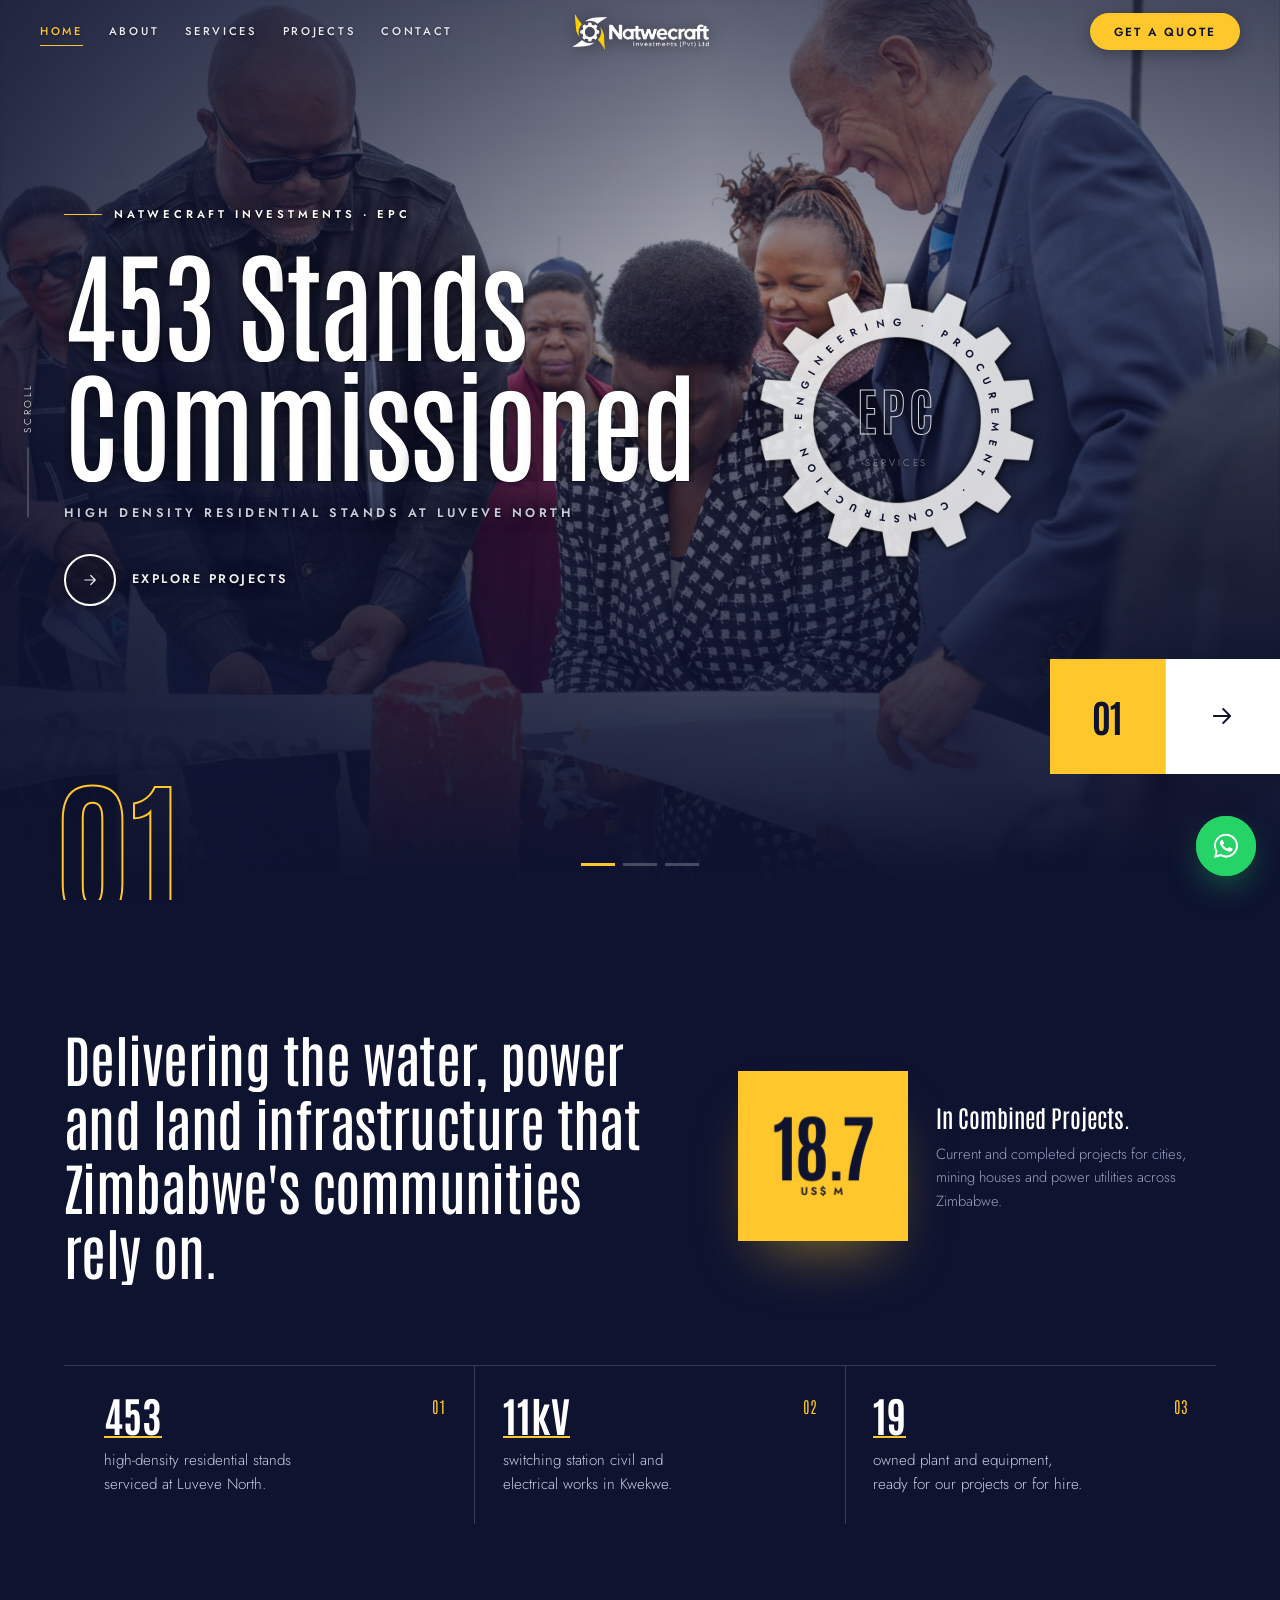
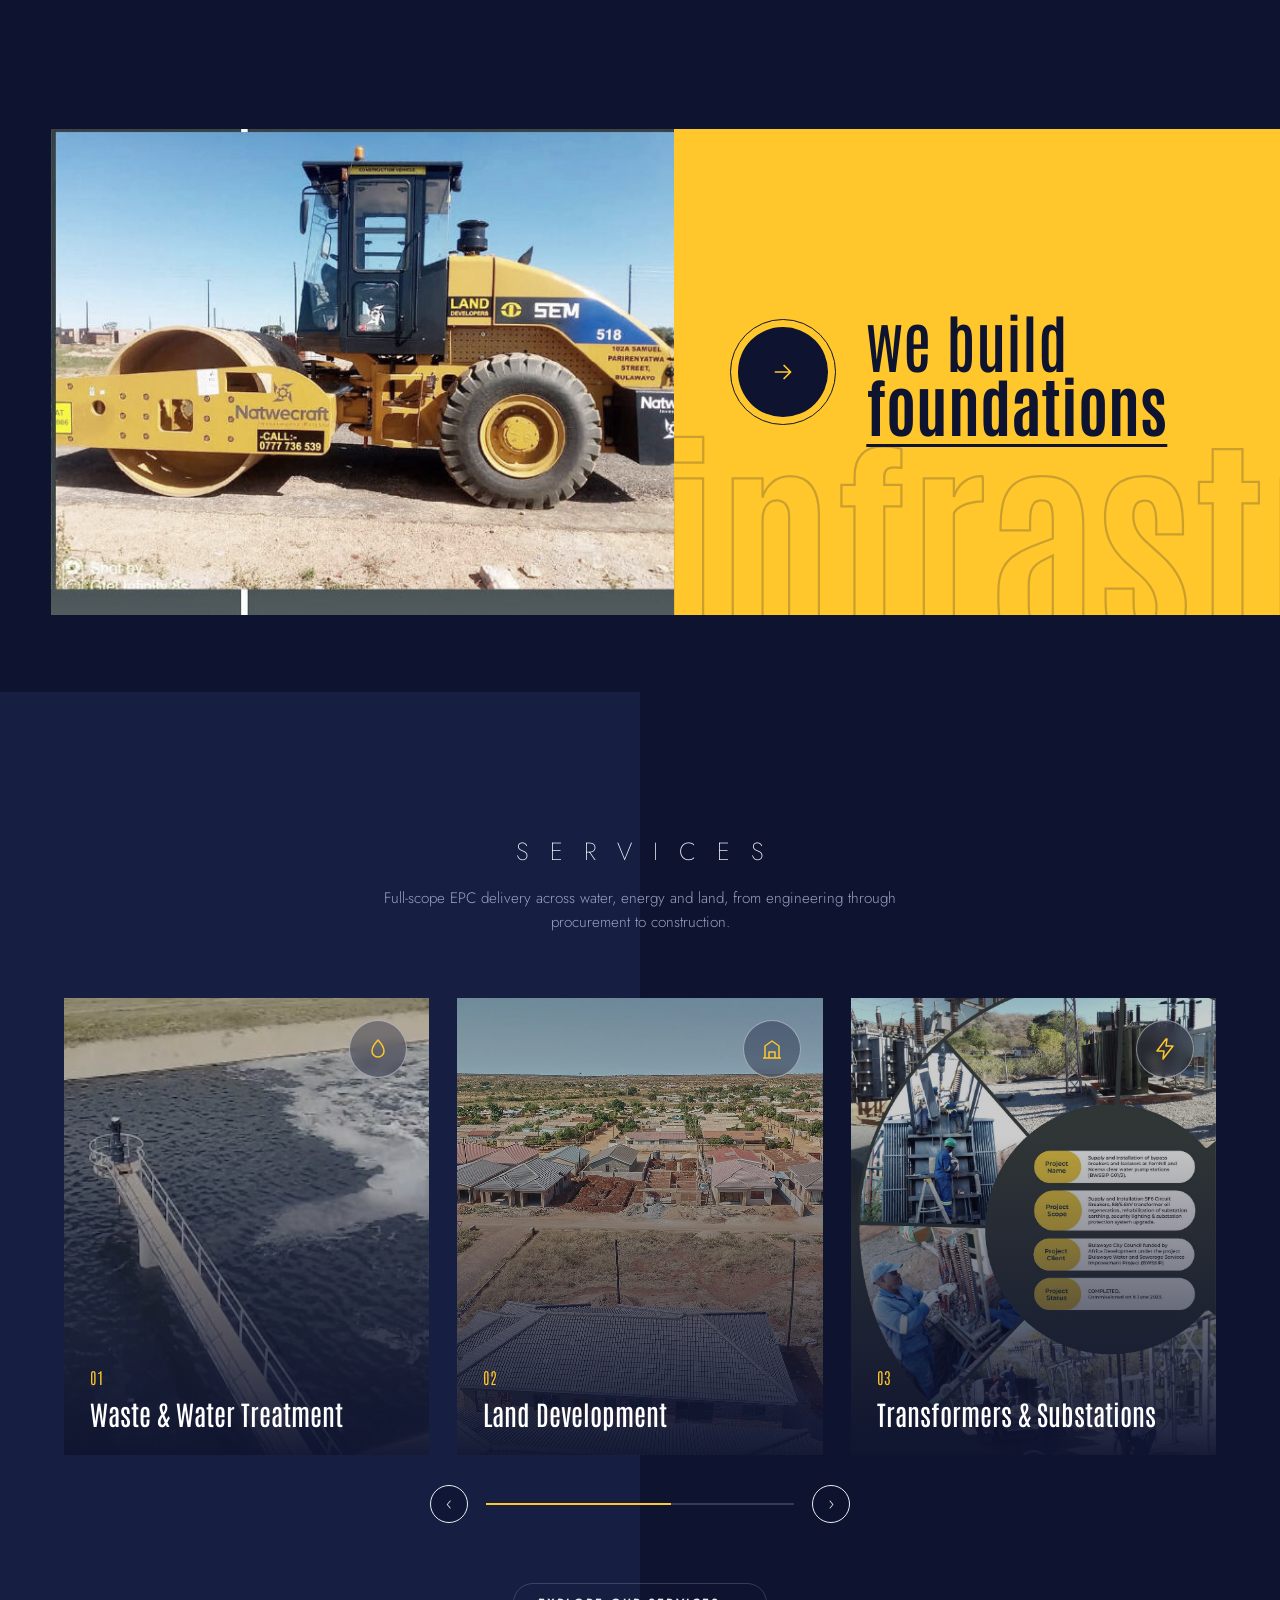
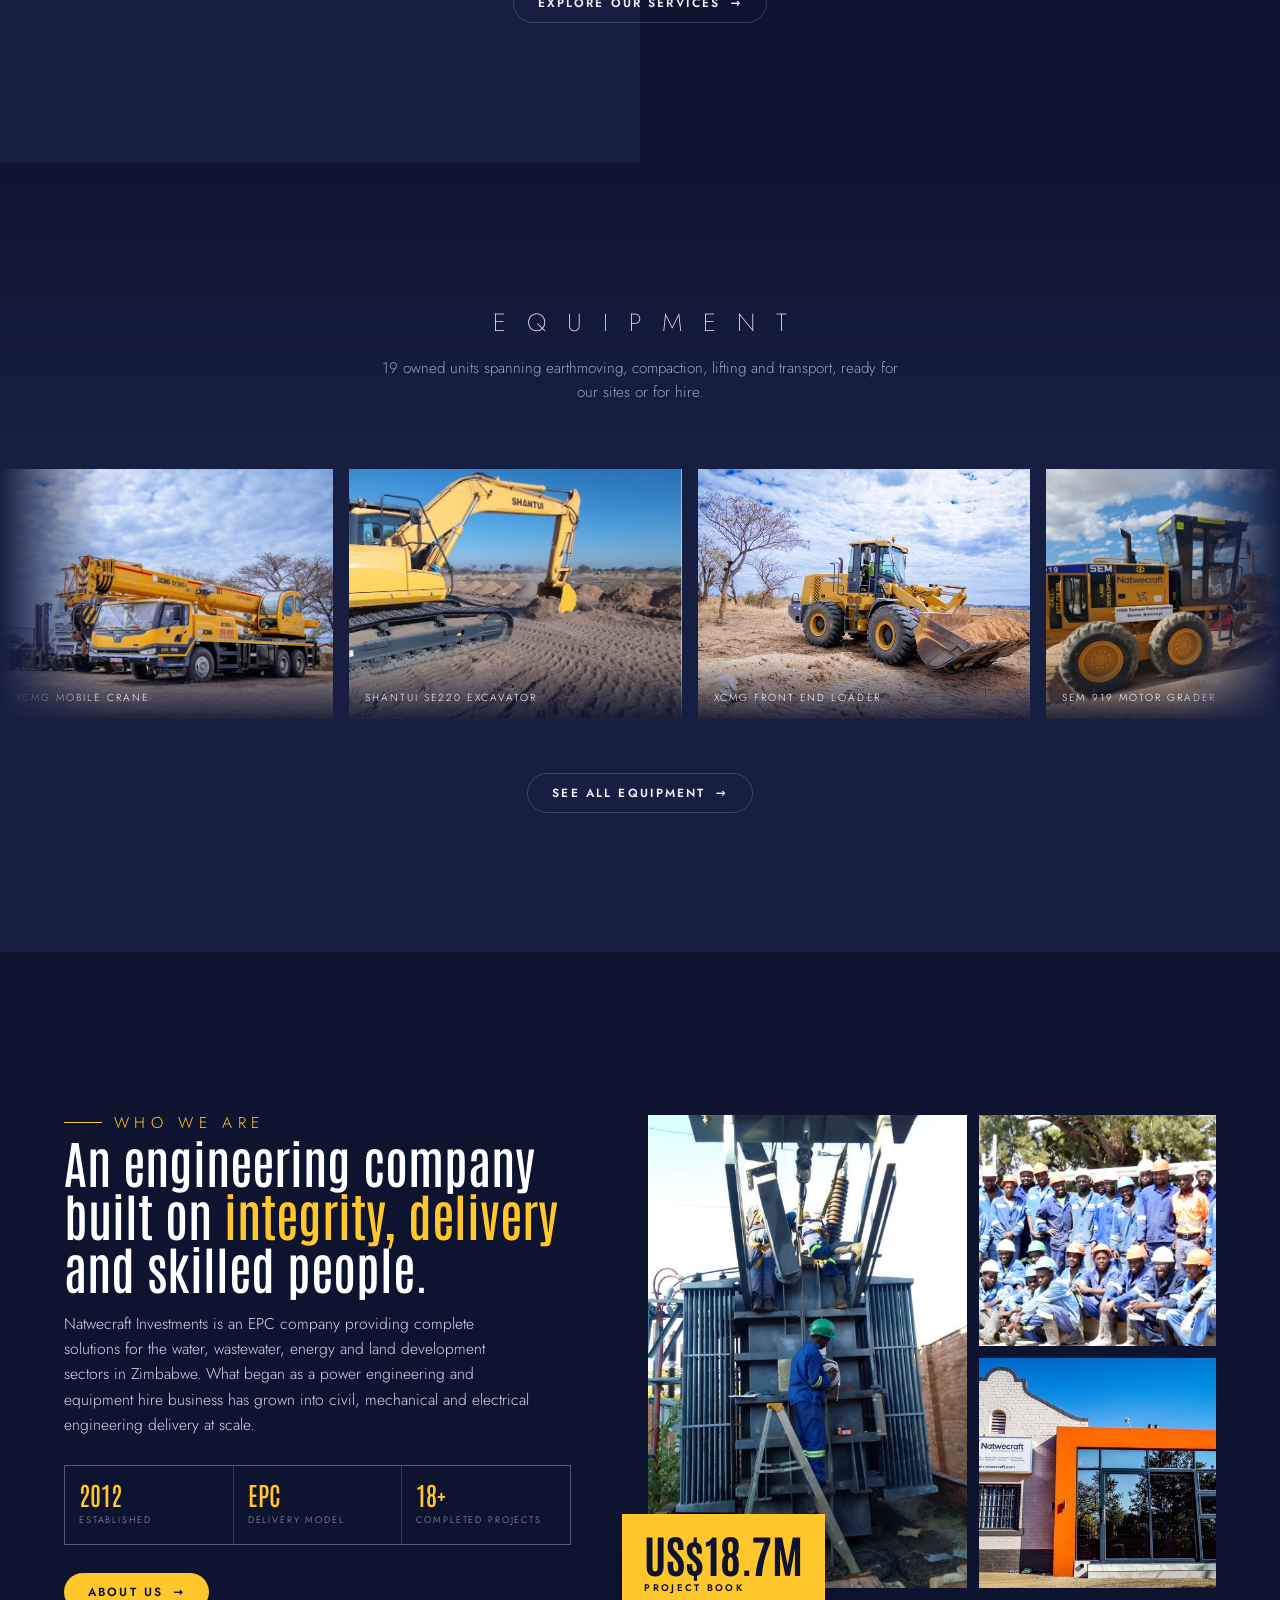
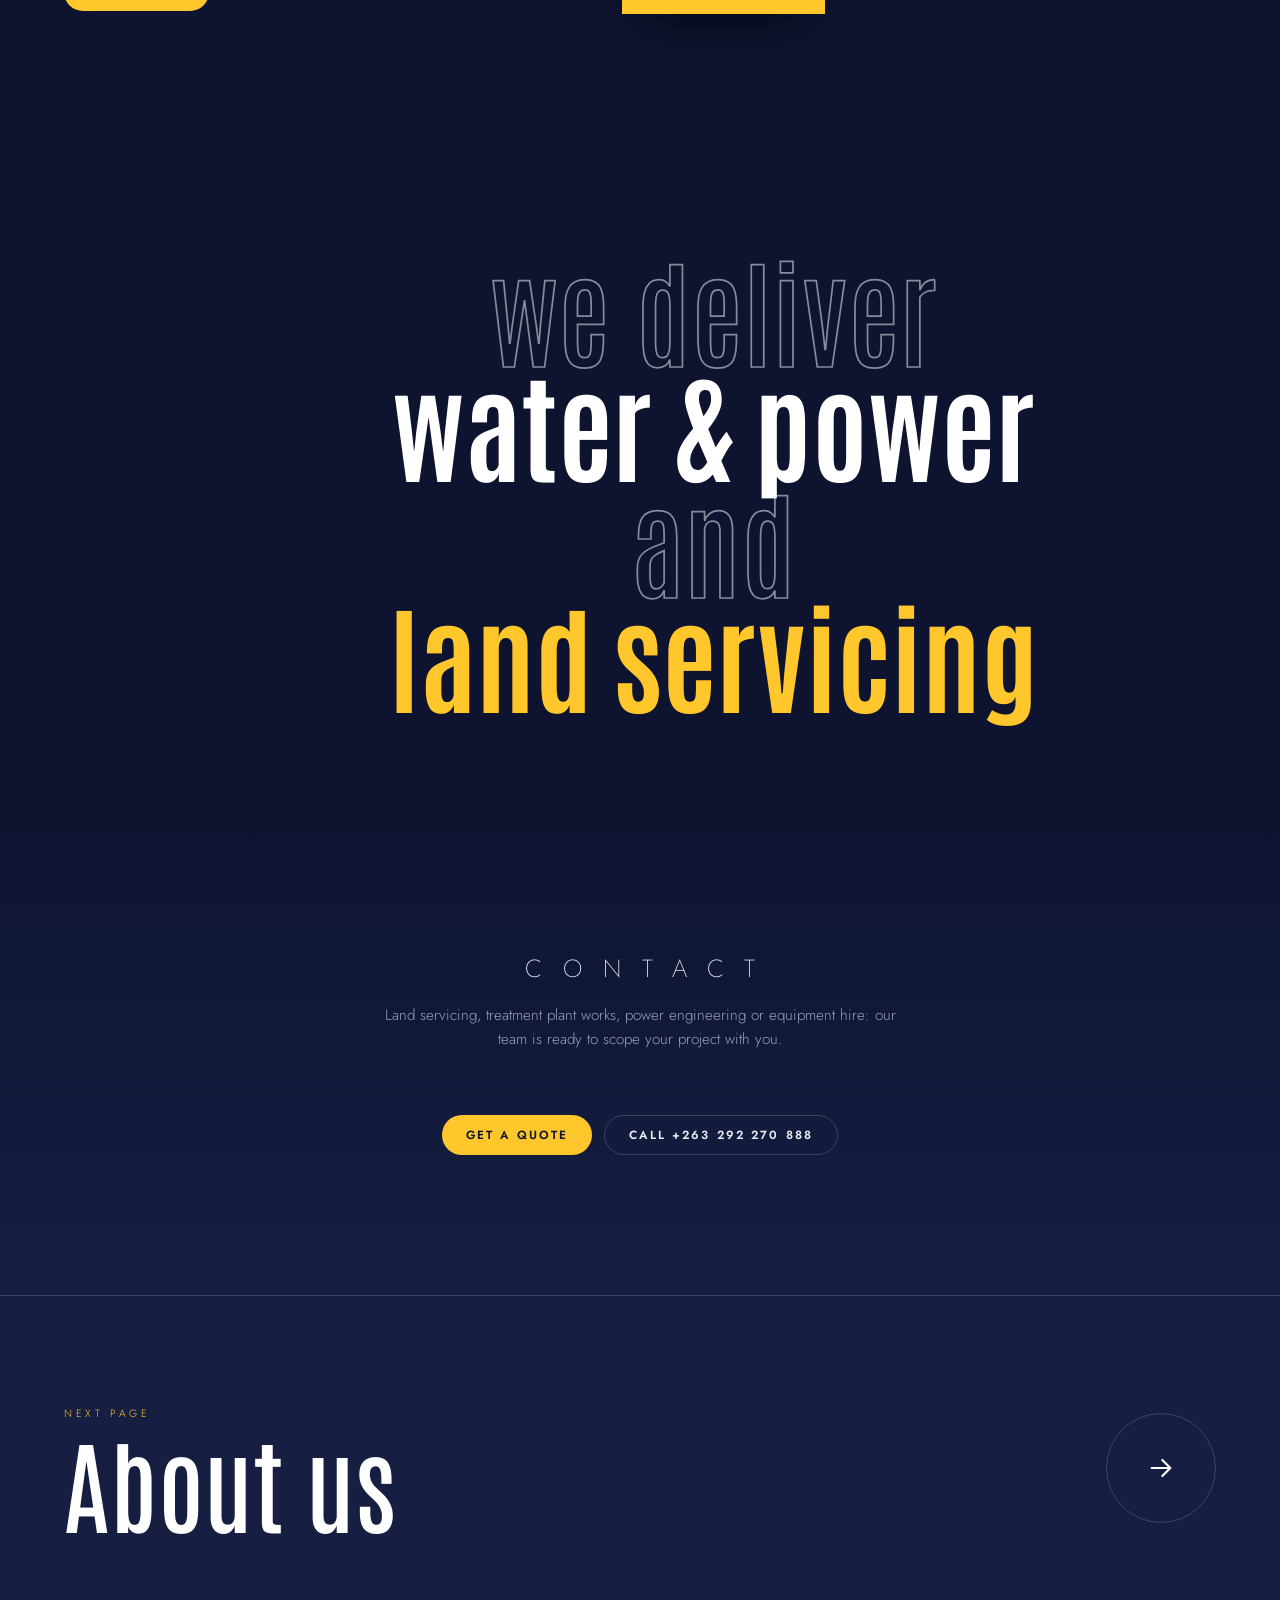
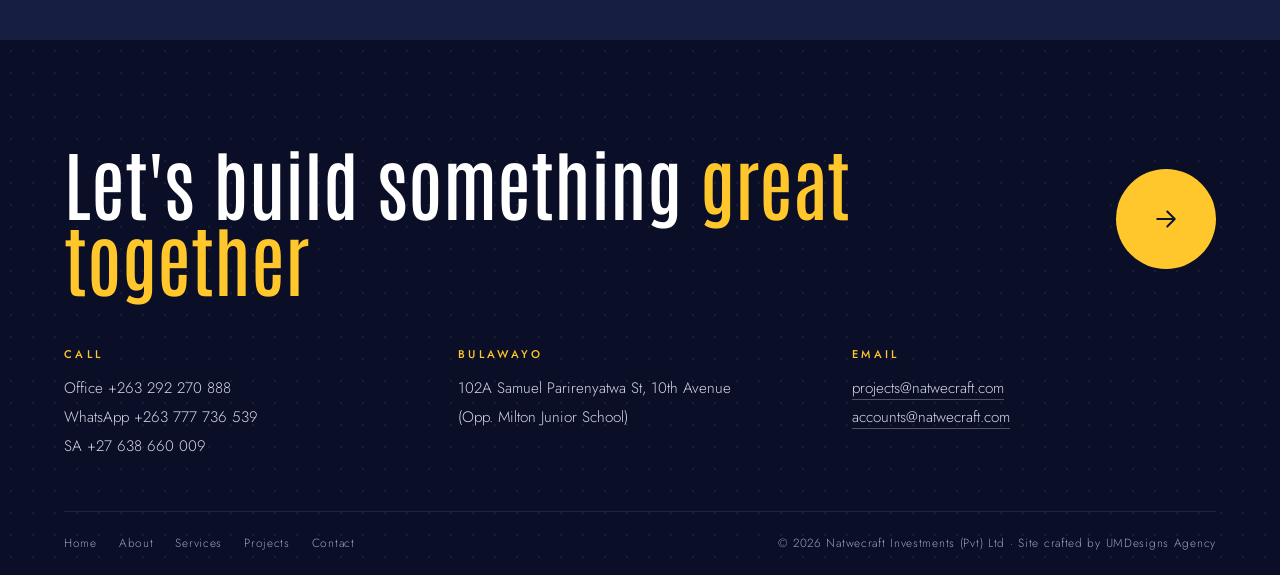
==== index.html @ 26a692b7 "Add files via upload" ====
<!DOCTYPE html>
<html lang="en">
<head>
<script>document.documentElement.classList.add("js")</script>
<meta charset="UTF-8">
<meta name="viewport" content="width=device-width, initial-scale=1.0, viewport-fit=cover">
<title>Natwecraft Investments (Pvt) Ltd | Land Development, Civil &amp; Power Engineering — Bulawayo, Zimbabwe</title>
<meta name="description" content="Natwecraft Investments (Pvt) Ltd is an EPC company delivering water &amp; wastewater treatment, land development, transformer &amp; substation engineering, and earthmoving equipment hire across Zimbabwe.">
<meta name="theme-color" content="#0E1330">
<link rel="icon" type="image/png" href="nc3.png">
<link rel="preconnect" href="https://fonts.googleapis.com">
<link rel="preconnect" href="https://fonts.gstatic.com" crossorigin>
<link href="https://fonts.googleapis.com/css2?family=Antonio:wght@400;500;700&family=Jost:wght@200;300;400;500;600&display=swap" rel="stylesheet">
<link rel="preload" as="image" href="images/wheel.png">
<link rel="stylesheet" href="assets/site.css">
</head>
<body>

<!-- page loader: shown on load and every time a visitor moves to another page -->
<div class="loader" id="loader" aria-hidden="true"><div class="loader-in"><img src="images/wheel.png" alt="" width="132" height="132"></div></div>

<!-- ============ TOP BAR ============ -->
<header id="nav">
  <div class="nav-left">
    <button class="burger" id="burgerBtn" aria-label="Open menu" aria-expanded="false"><span></span><span></span><span></span></button>
    <nav class="toplinks" aria-label="Main"><a href="index.html" aria-current="page">HOME</a><a href="about.html">ABOUT</a><a href="services.html">SERVICES</a><a href="projects.html">PROJECTS</a><a href="contact.html">CONTACT</a></nav>
  </div>
  <a href="index.html" class="brand"><img src="logo.png" alt="Natwecraft Investments"></a>
  <a href="contact.html" class="pill">GET A QUOTE</a>
</header>

<nav class="menu" id="mobileMenu" aria-label="Main menu">
  <button class="close" id="mobileCloseBtn" aria-label="Close menu">&times;</button>
  <a href="index.html" aria-current="page"><span class="mn">01</span>Home</a><a href="about.html"><span class="mn">02</span>About</a><a href="services.html"><span class="mn">03</span>Services</a><a href="projects.html"><span class="mn">04</span>Projects</a><a href="contact.html"><span class="mn">05</span>Contact</a>
  <a class="phone" href="tel:+263777736539">+263 777 736 539</a>
</nav>

<main>
<!-- ============ HERO ============ -->
<section id="hero">
  <div class="slides" id="heroSlides">
    <div class="hs on" data-title="453 Stands|Commissioned" data-tag="High density residential stands at Luveve North"><div class="bg" style="background-image:url('images/x01.jpg'); background-position:center 30%"></div></div>
    <div class="hs" data-title="Our|people" data-tag="Skilled crews on every site"><div class="bg" style="background-image:url('images/x02.jpg'); background-position:center 35%"></div></div>
    <div class="hs" data-title="Plant and|equipment hire" data-tag="Cranes · excavators · loaders · tippers"><div class="bg" style="background-image:url('images/x03.jpg'); background-position:center 45%"></div></div>
  </div>
  <div class="scrim"></div>

  <div class="hero-inner">
    <p class="eyebrow"><span></span>NATWECRAFT INVESTMENTS · EPC</p>
    <h1 class="hero-title" id="heroTitle" aria-live="polite">453 Stands<br>Commissioned</h1>
    <p class="hero-tag" id="heroTag">High density residential stands at Luveve North</p>
    <a class="explore" href="projects.html"><span class="ic"><svg viewBox="0 0 24 24" width="18" height="18" fill="none" stroke="currentColor" stroke-width="1.6" stroke-linecap="round" stroke-linejoin="round"><path d="M5 12h14M13 6l6 6-6 6"/></svg></span>EXPLORE PROJECTS</a>
  </div>

  <div class="emblem" aria-hidden="true">
    <svg viewBox="0 0 400 400">
      <defs><path id="ring" d="M200,200 m-135,0 a135,135 0 1,1 270,0 a135,135 0 1,1 -270,0"/></defs>
      <!-- gear wheel replaces the old circle borders; the text rides on its band -->
      <g class="spin">
        <image class="gear" href="images/x04.png" x="0" y="0" width="400" height="400"/>
        <text font-size="15" font-weight="600" fill="#0E1330" font-family="Jost, sans-serif" textLength="840" lengthAdjust="spacing"><textPath href="#ring">ENGINEERING · PROCUREMENT · CONSTRUCTION · </textPath></text>
      </g>
    </svg>
    <div class="emblem-core"><b>EPC</b><span class="svc-lbl">SERVICES</span></div>
  </div>

  <div class="hero-num" id="heroNum" aria-hidden="true">01</div>
  <button class="hero-next" id="heroNext" aria-label="Next slide"><span class="tile" id="heroNextNum">01</span><span class="box"><svg viewBox="0 0 24 24" width="18" height="18" fill="none" stroke="currentColor" stroke-width="1.6" stroke-linecap="round" stroke-linejoin="round"><path d="M5 12h14M13 6l6 6-6 6"/></svg></span></button>
  <div class="hero-dots" id="heroDots" role="tablist" aria-label="Hero slides"></div>
  <div class="hero-foot"><a class="scroll" href="#intro">SCROLL TO EXPLORE</a></div>
</section>


<!-- ============ INTRO ============ -->
<section id="intro" class="intro">
  <div class="intro-grid">
    <h2 class="statement" data-split>Delivering the water, power and land infrastructure that Zimbabwe's communities rely on.</h2>
    <div class="since">
      <div class="tilt" data-tilt><div class="tilt-in"><span>18.7</span><small>US$ M</small></div></div>
      <div>
        <b>In Combined Projects.</b>
        <p>Current and completed projects for cities, mining houses and power utilities across Zimbabwe.</p>
      </div>
    </div>
  </div>
  <ol class="points">
    <li><p><b>453</b> high-density residential stands serviced at Luveve North.</p><span>01</span></li>
    <li><p><b>11kV</b> switching station civil and electrical works in Kwekwe.</p><span>02</span></li>
    <li><p><b>19</b> owned plant and equipment, ready for our projects or for hire.</p><span>03</span></li>
  </ol>
</section>


<!-- ============ PARALLAX BAND ============ -->
<section class="parband" aria-label="What we build">
  <div class="pb-strip" data-px="-0.12">
    <div class="pb-img" style="background-image:url('images/x10.jpg')"></div>
    <div class="pb-panel">
      <a class="pb-btn" href="services.html" aria-label="See our services"><svg viewBox="0 0 24 24" width="18" height="18" fill="none" stroke="currentColor" stroke-width="1.6" stroke-linecap="round" stroke-linejoin="round"><path d="M5 12h14M13 6l6 6-6 6"/></svg></a>
      <h2>we build <span>foundations</span></h2>
      <div class="pb-giant" data-scale aria-hidden="true">infrastructure</div>
    </div>
  </div>
</section>


<!-- ============ 01 SERVICES ============ -->
<section class="block split-bg">
  <div class="num" aria-hidden="true">01</div>
  <h2 class="title">SERVICES</h2>
  <p class="kicker">Full-scope EPC delivery across water, energy and land, from engineering through procurement to construction.</p>
  <div class="fcar" data-fcar>
    <div class="ftrack">
      <article class="fcard">
        <div class="fimg"><img src="images/x11.jpg" alt="Aerated wastewater treatment basin" draggable="false"></div>
        <div class="fic"><svg viewBox="0 0 24 24" fill="none" stroke="currentColor" stroke-width="1.5" stroke-linejoin="round"><path d="M12 3s6 6.5 6 11a6 6 0 01-12 0c0-4.5 6-11 6-11z"/></svg></div>
        <div class="fbody"><span class="fno">01</span><h3>Waste &amp; Water Treatment</h3><p>Building and rehabilitating treatment plants, pump stations and reticulation networks for municipal clients.</p></div>
      </article>
      <article class="fcard">
        <div class="fimg"><img src="images/x12.jpg" alt="Aerial view of a serviced residential neighbourhood" draggable="false"></div>
        <div class="fic"><svg viewBox="0 0 24 24" fill="none" stroke="currentColor" stroke-width="1.5" stroke-linejoin="round"><path d="M3 21h18M5 21V9l7-5 7 5v12M9 21v-6h6v6"/></svg></div>
        <div class="fbody"><span class="fno">02</span><h3>Land Development</h3><p>Construction of Sewer, water, tarred roads, public lighting and electricity distribution poles.</p></div>
      </article>
      <article class="fcard">
        <div class="fimg"><img src="images/x13.jpg" alt="" draggable="false"></div>
        <div class="fic"><svg viewBox="0 0 24 24" fill="none" stroke="currentColor" stroke-width="1.5" stroke-linejoin="round"><path d="M13 2L4 14h7l-1 8 10-13h-7l1-7z"/></svg></div>
        <div class="fbody"><span class="fno">03</span><h3>Transformers &amp; Substations</h3><p>Installation, rigging, oil filtration, commissioning, breaker and isolator installation, earthing and protection upgrades.</p></div>
      </article>
      <article class="fcard">
        <div class="fimg"><img src="images/x14.jpg" alt="" draggable="false"></div>
        <div class="fic"><svg viewBox="0 0 24 24" fill="none" stroke="currentColor" stroke-width="1.5" stroke-linejoin="round"><path d="M2 20h20M4 20V10l4-2 4 2 4-2 4 2v10"/></svg></div>
        <div class="fbody"><span class="fno">04</span><h3>Equipment Hire</h3><p>Graders, excavators, backhoes, front-end loaders and TLBs for mines, contractors and government.</p></div>
      </article>
      <article class="fcard">
        <div class="fimg"><img src="images/x15.jpg" alt="" draggable="false"></div>
        <div class="fic"><svg viewBox="0 0 24 24" fill="none" stroke="currentColor" stroke-width="1.5" stroke-linejoin="round"><path d="M3 17l4-8 4 5 3-4 7 7"/><circle cx="18" cy="6" r="2"/></svg></div>
        <div class="fbody"><span class="fno">05</span><h3>Lifting &amp; Transport</h3><p>Mobile cranes, forklifts, tippers and water bowsers for mining, industrial and construction work.</p></div>
      </article>
    </div>
    <div class="fnav">
      <button class="arrow prev" aria-label="Previous service">&lsaquo;</button>
      <div class="fbar"><span></span></div>
      <button class="arrow next" aria-label="Next service">&rsaquo;</button>
    </div>
  </div>

  <div class="more"><a class="pill ghost" href="services.html">EXPLORE OUR SERVICES <span class="ar">&rarr;</span></a></div>
</section>

<!-- ============ 02 EQUIPMENT ============ -->
<section class="block band">
  <div class="num" aria-hidden="true">02</div>
  <h2 class="title">EQUIPMENT</h2>
  <p class="kicker">19 owned units spanning earthmoving, compaction, lifting and transport, ready for our sites or for hire.</p>
  <div class="marquee"><div class="mtrack"><figure><img src="images/t/fleet-crane.jpg" alt="XCMG mobile crane" loading="lazy"><figcaption>XCMG mobile crane</figcaption></figure><figure><img src="images/t/fleet-excavator.jpg" alt="Shantui SE220 excavator" loading="lazy"><figcaption>Shantui SE220 excavator</figcaption></figure><figure><img src="images/t/fleet-loader.jpg" alt="XCMG front end loader" loading="lazy"><figcaption>XCMG front end loader</figcaption></figure><figure><img src="images/t/fleet-grader.jpg" alt="SEM 919 motor grader" loading="lazy"><figcaption>SEM 919 motor grader</figcaption></figure><figure><img src="images/t/fleet-tipper.jpg" alt="Shacman tipper truck" loading="lazy"><figcaption>Shacman tipper truck</figcaption></figure><figure><img src="images/t/fleet-roller.jpg" alt="SEM 518 roller compactor" loading="lazy"><figcaption>SEM 518 roller compactor</figcaption></figure><figure><img src="images/t/fleet-backhoe.jpg" alt="CAT 426 backhoe loader" loading="lazy"><figcaption>CAT 426 backhoe loader</figcaption></figure><figure><img src="images/t/fleet-bowser.jpg" alt="Powerstar water bowser" loading="lazy"><figcaption>Powerstar water bowser</figcaption></figure><figure><img src="images/t/fleet-forklift.jpg" alt="Hyster forklift" loading="lazy"><figcaption>Hyster forklift</figcaption></figure><figure><img src="images/t/fleet-isuzu.jpg" alt="Isuzu 4-tonne truck" loading="lazy"><figcaption>Isuzu 4-tonne truck</figcaption></figure><figure><img aria-hidden="true" src="images/t/fleet-crane.jpg" alt="XCMG mobile crane" loading="lazy"><figcaption>XCMG mobile crane</figcaption></figure><figure><img aria-hidden="true" src="images/t/fleet-excavator.jpg" alt="Shantui SE220 excavator" loading="lazy"><figcaption>Shantui SE220 excavator</figcaption></figure><figure><img aria-hidden="true" src="images/t/fleet-loader.jpg" alt="XCMG front end loader" loading="lazy"><figcaption>XCMG front end loader</figcaption></figure><figure><img aria-hidden="true" src="images/t/fleet-grader.jpg" alt="SEM 919 motor grader" loading="lazy"><figcaption>SEM 919 motor grader</figcaption></figure><figure><img aria-hidden="true" src="images/t/fleet-tipper.jpg" alt="Shacman tipper truck" loading="lazy"><figcaption>Shacman tipper truck</figcaption></figure><figure><img aria-hidden="true" src="images/t/fleet-roller.jpg" alt="SEM 518 roller compactor" loading="lazy"><figcaption>SEM 518 roller compactor</figcaption></figure><figure><img aria-hidden="true" src="images/t/fleet-backhoe.jpg" alt="CAT 426 backhoe loader" loading="lazy"><figcaption>CAT 426 backhoe loader</figcaption></figure><figure><img aria-hidden="true" src="images/t/fleet-bowser.jpg" alt="Powerstar water bowser" loading="lazy"><figcaption>Powerstar water bowser</figcaption></figure><figure><img aria-hidden="true" src="images/t/fleet-forklift.jpg" alt="Hyster forklift" loading="lazy"><figcaption>Hyster forklift</figcaption></figure><figure><img aria-hidden="true" src="images/t/fleet-isuzu.jpg" alt="Isuzu 4-tonne truck" loading="lazy"><figcaption>Isuzu 4-tonne truck</figcaption></figure></div></div>
  <div class="more"><a class="pill ghost" href="services.html#fleet">SEE ALL EQUIPMENT <span class="ar">&rarr;</span></a></div>
</section>

<!-- ============ 03 ABOUT ============ -->
<section class="block">
  <div class="num" aria-hidden="true">03</div>
  <div class="ssplit">
    <div class="scopy">
      <p class="eyebrow"><span></span>WHO WE ARE</p>
      <h3>An engineering company built on <span>integrity, delivery</span> and skilled people.</h3>
      <p>Natwecraft Investments is an EPC company providing complete solutions for the water, wastewater, energy and land development sectors in Zimbabwe. What began as a power engineering and equipment hire business has grown into civil, mechanical and electrical engineering delivery at scale.</p>
      <div class="minis"><div><b>2012</b><span>Established</span></div><div><b>EPC</b><span>Delivery model</span></div><div><b>18+</b><span>Completed projects</span></div></div>
      <a class="pill" href="about.html">ABOUT US <span class="ar">&rarr;</span></a>
    </div>
    <div class="collage">
      <figure><img src="images/t/fern-transformer.jpg" alt="Natwecraft crew working on a power transformer" loading="lazy"></figure>
      <figure><img src="images/x09.jpg" alt="The Natwecraft project team on site" loading="lazy"></figure>
      <figure><img src="images/t/office-after-front.jpg" alt="Natwecraft office after renovation" loading="lazy"></figure>
      <div class="stamp"><b>US$18.7M</b><span>PROJECT BOOK</span></div>
    </div>
  </div>
</section>

<!-- ============ BIG TYPE ============ -->
<section class="bigtype" aria-label="Water, power and land">
  <div class="bt" data-bt>
    <span class="o">we deliver</span>
    <span>water &amp; power</span>
    <span class="o">and</span>
    <span class="y">land servicing</span>
  </div>
</section>


<!-- ============ 04 CONTACT ============ -->
<section class="block" style="text-align:center; background:linear-gradient(180deg,var(--night),var(--navy))">
  <div class="num" aria-hidden="true">04</div>
  <h2 class="title">CONTACT</h2>
  <p class="kicker">Land servicing, treatment plant works, power engineering or equipment hire: our team is ready to scope your project with you.</p>
  <div class="cta-row">
    <a class="pill" href="contact.html">GET A QUOTE</a>
    <a class="pill ghost" href="tel:+263292270888">CALL +263 292 270 888</a>
  </div>


</section>

<a class="nextpage" href="about.html">
  <div class="np-in"><div><small>NEXT PAGE</small><b>About us</b></div><span class="np-arr"><svg viewBox="0 0 24 24" width="18" height="18" fill="none" stroke="currentColor" stroke-width="1.6" stroke-linecap="round" stroke-linejoin="round"><path d="M5 12h14M13 6l6 6-6 6"/></svg></span></div>
</a>

</main>

<footer class="site-foot">
  <div class="ft-top">
    <h2>Let's build something <span>great together</span></h2>
    <a class="ft-cta" href="contact.html" aria-label="Start a project"><svg viewBox="0 0 24 24" width="18" height="18" fill="none" stroke="currentColor" stroke-width="1.6" stroke-linecap="round" stroke-linejoin="round"><path d="M5 12h14M13 6l6 6-6 6"/></svg></a>
  </div>
  <div class="ft-cols">
    <div>
      <h4>CALL</h4>
      <p><a href="tel:+263292270888">Office +263 292 270 888</a><br><a href="tel:+263777736539">WhatsApp +263 777 736 539</a><br><a href="tel:+27638660009">SA +27 638 660 009</a></p>
    </div>
    <div>
      <h4>BULAWAYO</h4>
      <p>102A Samuel Parirenyatwa St, 10th Avenue<br>(Opp. Milton Junior School)</p>
    </div>
    <div>
      <h4>EMAIL</h4>
      <p><a class="ul" href="mailto:projects@natwecraft.com">projects@natwecraft.com</a><br><a class="ul" href="mailto:accounts@natwecraft.com">accounts@natwecraft.com</a></p>
    </div>
  </div>
  <div class="ft-bot">
    <nav aria-label="Footer"><a href="index.html">Home</a><a href="about.html">About</a><a href="services.html">Services</a><a href="projects.html">Projects</a><a href="contact.html">Contact</a></nav>
    <span>&copy; <span class="year"></span> Natwecraft Investments (Pvt) Ltd · Site crafted by UMDesigns Agency</span>
  </div>
</footer>

<div class="sprog" aria-hidden="true"><span class="st">SCROLL</span><span class="sl"><i id="sprogFill"></i></span></div>
<div class="cur cur-dot" aria-hidden="true"></div><div class="cur cur-ring" aria-hidden="true"></div>

<dialog class="lb" id="lightbox">
  <button class="lb-close" aria-label="Close">&times;</button>
  <button class="lb-nav lb-prev" aria-label="Previous photo">&lsaquo;</button>
  <button class="lb-nav lb-next" aria-label="Next photo">&rsaquo;</button>
  <figure><img alt=""><p><span class="lb-count"></span><span class="lb-cap"></span></p></figure>
</dialog>

<a class="wa" href="https://wa.me/263777736539?text=Hello%20Natwecraft%2C%20I%27d%20like%20to%20enquire%20about%20" target="_blank" rel="noopener" aria-label="Chat with Natwecraft on WhatsApp, +263 777 736 539">
  <svg viewBox="0 0 32 32" aria-hidden="true"><path fill="#fff" d="M16 3C9 3 3.3 8.6 3.3 15.6c0 2.2.6 4.4 1.7 6.3L3.2 28.8l7.1-1.9c1.8 1 3.8 1.5 5.8 1.5 7 0 12.7-5.6 12.7-12.6C28.8 8.6 23 3 16 3zm0 23.1c-1.9 0-3.8-.5-5.4-1.5l-.4-.2-4.2 1.1 1.1-4.1-.3-.4c-1.1-1.7-1.6-3.6-1.6-5.5 0-5.8 4.8-10.5 10.7-10.5s10.7 4.7 10.7 10.5S21.9 26.1 16 26.1zm5.9-7.9c-.3-.2-1.9-.9-2.2-1s-.5-.2-.7.2-.8 1-1 1.2-.4.2-.7.1c-.3-.2-1.4-.5-2.6-1.6-1-.9-1.6-1.9-1.8-2.2-.2-.3 0-.5.1-.7l.5-.6c.2-.2.2-.3.3-.5.1-.2 0-.4 0-.6l-1-2.4c-.3-.6-.5-.5-.7-.5h-.6c-.2 0-.6.1-.9.4-.3.3-1.2 1.1-1.2 2.7s1.2 3.2 1.4 3.4c.2.2 2.4 3.6 5.7 5 .8.3 1.4.5 1.9.7.8.3 1.5.2 2.1.1.6-.1 1.9-.8 2.2-1.5.3-.7.3-1.4.2-1.5-.1-.2-.3-.3-.6-.4z"/></svg>
  <span class="lbl">CHAT ON WHATSAPP</span>
</a>

<script src="assets/site.js"></script>
</body>
</html>
---- assets/site.css ----
:root{
    --yellow:#FFC72C; --yellow-deep:#F0A500;
    --night:#0E1330; --navy:#161F42; --navy-2:#1B275B; --mist:#2A3563;
    --bone:#ECEDF3; --haze:#9AA0C0; --line:rgba(236,237,243,.18);
    --ink:#1A1D22; --paper:#F7F8FA; --white:#fff; --muted:#6B7280;
    --sans:"Jost","Futura","Avenir Next","Segoe UI",system-ui,sans-serif;
    --pad:clamp(16px,5vw,64px);
  }
  *{box-sizing:border-box}
  html{scroll-behavior:smooth; scroll-padding-top:70px; background:var(--night)}
  body{margin:0; font-family:var(--sans); font-weight:300; color:var(--bone); background:var(--night); line-height:1.6; overflow-x:hidden}
  a{color:inherit; text-decoration:none}
  img{max-width:100%; display:block}
  ul{margin:0; padding:0}
  :focus-visible{outline:2px solid var(--yellow); outline-offset:3px}
  .pill{display:inline-flex; align-items:center; justify-content:center; background:var(--yellow); color:var(--night); border:0; border-radius:999px;
    font:600 .74rem/1 var(--sans); letter-spacing:.18em; padding:13px 24px; cursor:pointer; white-space:nowrap; transition:background .2s}
  .pill:hover{background:var(--yellow-deep)}
  .pill.ghost{background:transparent; color:var(--bone); border:1px solid var(--line)}
  .pill.ghost:hover{border-color:var(--yellow); color:var(--yellow)}

  /* ===== TOP BAR ===== */
  #nav{position:fixed; inset:0 0 auto 0; z-index:1000; display:grid; grid-template-columns:1fr auto 1fr; align-items:center;
    height:64px; padding:0 clamp(16px,4vw,40px); background:rgba(14,19,48,.88); backdrop-filter:blur(8px); border-bottom:1px solid rgba(236,237,243,.07)}
  .burger{justify-self:start; background:none; border:0; padding:8px; cursor:pointer; color:var(--bone)}
  .burger span{display:block; height:1px; background:currentColor; margin:5px 0}
  .burger span:nth-child(1),.burger span:nth-child(3){width:24px} .burger span:nth-child(2){width:15px}
  .brand img{height:36px; width:auto}
  #nav .pill{justify-self:end}
  .menu{position:fixed; inset:0; z-index:1100; background:rgba(10,14,38,.97); display:flex; flex-direction:column; justify-content:center;
    padding:0 clamp(24px,10vw,140px); opacity:0; pointer-events:none; transition:opacity .3s}
  .menu.open{opacity:1; pointer-events:auto}
  .menu a{font-weight:200; font-size:clamp(1.8rem,5vw,3.2rem); letter-spacing:.06em; line-height:1.35; width:max-content}
  .menu a:hover{color:var(--yellow)}
  .menu .close{position:absolute; top:14px; left:clamp(16px,4vw,40px); background:none; border:0; color:var(--bone); font:200 2.2rem var(--sans); cursor:pointer}
  .menu .phone{margin-top:32px; font-size:.95rem; letter-spacing:.1em; color:var(--haze)}

  /* side nav */

  /* spine */
  main{position:relative}
  .spine{position:absolute; left:50%; top:80vh; bottom:260px; width:1px; background:var(--line); pointer-events:none; z-index:0}

  /* ===== HERO ===== */
  #hero{position:relative; min-height:100vh; min-height:100svh; display:grid; place-items:center; overflow:hidden; padding:64px var(--pad) 0}
  #hero .bg{position:absolute; inset:0; background-size:cover; background-position:center}
  #hero .scrim{position:absolute; inset:0; background:
    radial-gradient(ellipse at center, rgba(14,19,48,.55), rgba(14,19,48,.88) 70%),
    linear-gradient(180deg, rgba(14,19,48,.55), rgba(14,19,48,.2) 40%, var(--night) 98%)}
  .emblem{position:relative; z-index:2; width:min(80vw,460px); aspect-ratio:1; display:grid; place-items:center; text-align:center}
  .emblem svg{position:absolute; inset:0; width:100%; height:100%}
  .spin{transform-origin:50% 50%; animation:spin 120s linear infinite}
  .spin.rev{animation-direction:reverse; animation-duration:160s}
  @keyframes spin{to{transform:rotate(360deg)}}
  .emblem h1{margin:0; font-weight:500; font-size:clamp(2.1rem,7.4vw,3.5rem); line-height:1; letter-spacing:.14em; padding-left:.14em;
    color:transparent; -webkit-text-stroke:1px var(--bone)}
  .emblem .sub{font-size:clamp(.62rem,1.6vw,.76rem); letter-spacing:.34em; padding-left:.34em; margin-top:14px}
  .emblem .sub b{color:var(--yellow); font-weight:500}
  .hero-foot{position:absolute; z-index:2; bottom:32px; left:0; right:0; text-align:center}
  .hero-foot p{max-width:560px; margin:0 auto 18px; padding:0 var(--pad); font-size:.95rem; color:#C9CCE0}
  .hero-foot a.scroll{font-size:.66rem; letter-spacing:.3em; color:var(--haze)}

  /* ===== SECTION CHROME ===== */
  .block{position:relative; z-index:1; padding:clamp(90px,12vw,140px) var(--pad)}
  .num{position:absolute; left:clamp(16px,4vw,48px); top:clamp(64px,9vw,110px); font-weight:600; font-size:clamp(3.5rem,9vw,6.5rem); line-height:1; color:rgba(236,237,243,.045); pointer-events:none}
  .title{font-weight:200; font-size:clamp(1.05rem,2.5vw,1.55rem); letter-spacing:.85em; padding-left:.85em; text-align:center; margin:0 0 14px}
  .kicker{text-align:center; color:var(--haze); max-width:58ch; margin:0 auto clamp(40px,6vw,64px); font-size:.95rem}
  .band{background:linear-gradient(180deg,var(--night),var(--navy) 35%,var(--navy))}

  /* ===== REEL (projects + fleet) ===== */
  .reel{position:relative; height:clamp(230px,34vw,380px); margin:0 calc(-1*var(--pad)); overflow:hidden}
  .reel::before{content:""; position:absolute; left:0; right:0; top:50%; height:62%; transform:translateY(-50%); background:rgba(0,0,0,.18)}
  .slide{--w:min(580px,76vw); position:absolute; top:50%; left:50%; width:var(--w); aspect-ratio:16/10; margin:0;
    transform:translate(-50%,-50%) scale(.6); opacity:0; transition:transform .5s ease, opacity .5s ease, filter .5s; pointer-events:none}
  .slide img{width:100%; height:100%; object-fit:cover}
  .slide.c{opacity:1; z-index:3; transform:translate(-50%,-50%); padding:10px; background:var(--night); border:1px solid var(--line); pointer-events:auto}
  .slide.l1,.slide.r1,.slide.l2,.slide.r2{opacity:.5; filter:grayscale(1); z-index:2; pointer-events:auto; cursor:pointer}
  .slide.l1{transform:translate(-50%,-50%) translateX(-80%) scale(.6)}
  .slide.r1{transform:translate(-50%,-50%) translateX(80%) scale(.6)}
  .slide.l2{transform:translate(-50%,-50%) translateX(-140%) scale(.6); opacity:.3}
  .slide.r2{transform:translate(-50%,-50%) translateX(140%) scale(.6); opacity:.3}
  .expand{position:absolute; inset:0; margin:auto; width:60px; height:60px; border-radius:50%; border:1px solid var(--bone); background:rgba(14,19,48,.4); color:var(--bone);
    display:none; place-items:center; cursor:pointer}
  .slide.c .expand{display:grid}
  .expand:hover{background:var(--yellow); border-color:var(--yellow); color:var(--night)}
  .arrow{position:absolute; top:50%; transform:translateY(-50%); z-index:5; width:38px; height:38px; border-radius:50%; border:1px solid var(--bone);
    background:rgba(14,19,48,.6); color:var(--bone); cursor:pointer; font:300 1.1rem/1 var(--sans)}
  .arrow:hover{border-color:var(--yellow); color:var(--yellow)}
  .reel .arrow.prev{left:calc(50% - min(290px,38vw) - 19px)}
  .reel .arrow.next{right:calc(50% - min(290px,38vw) - 19px)}
  .caption{text-align:center; font-size:.72rem; letter-spacing:.22em; color:var(--haze); margin:20px auto 0; max-width:60ch; min-height:2.4em; text-transform:uppercase}

  /* ===== PROJECT TABLES ===== */
  .record{max-width:1080px; margin:clamp(60px,8vw,90px) auto 0}
  .tabs{display:flex; justify-content:center; gap:10px; flex-wrap:wrap; margin-bottom:24px}
  .tab{background:none; border:1px solid var(--line); color:var(--haze); border-radius:999px; padding:10px 20px; font:400 .72rem var(--sans); letter-spacing:.2em; cursor:pointer}
  .tab.active{border-color:var(--yellow); color:var(--yellow)}
  .panel{display:none} .panel.active{display:block}
  .table-wrap{overflow-x:auto; border:1px solid var(--line)}
  table{width:100%; border-collapse:collapse; min-width:720px; font-size:.88rem}
  thead th{text-align:left; padding:14px 16px; font-weight:400; font-size:.66rem; letter-spacing:.2em; text-transform:uppercase; color:var(--haze); border-bottom:1px solid var(--line); white-space:nowrap}
  tbody td{padding:14px 16px; border-bottom:1px solid rgba(236,237,243,.07); vertical-align:top; color:#D5D8E8}
  tbody tr:last-child td{border-bottom:0}
  td.money{color:var(--bone); font-weight:500; white-space:nowrap}
  .total{display:flex; justify-content:flex-end; gap:14px; align-items:baseline; padding:16px 4px 0; font-size:.72rem; letter-spacing:.2em; color:var(--haze)}
  .total b{font-weight:400; font-size:1.15rem; letter-spacing:.04em; color:var(--yellow)}

  /* ===== ABOUT (synopsis layout) ===== */
  .syn{display:grid; grid-template-columns:1fr auto 1fr; gap:clamp(24px,4vw,60px); align-items:center; max-width:1160px; margin:0 auto}
  .facts{display:grid; grid-template-columns:auto auto; gap:10px 18px; justify-content:end; margin:0; font-size:.8rem}
  .facts dt{color:var(--haze); text-align:right; letter-spacing:.14em; font-size:.66rem; text-transform:uppercase; padding-top:3px}
  .facts dd{margin:0; max-width:22ch}
  .orb{position:relative; width:min(76vw,420px); aspect-ratio:1; display:grid; place-items:center}
  .orb svg{position:absolute; inset:0; width:100%; height:100%}
  .orb img{width:74%; aspect-ratio:1; object-fit:cover; border-radius:50%; filter:saturate(.85)}
  .orb .badge{position:absolute; bottom:8%; right:4%; width:92px; height:92px; border-radius:50%; background:var(--yellow); color:var(--night);
    display:grid; place-content:center; text-align:center; line-height:1.1}
  .orb .badge b{font-size:1.35rem; font-weight:600} .orb .badge span{font-size:.54rem; letter-spacing:.16em}
  .story{max-width:40ch; font-size:.93rem}
  .story p{margin:0 0 1em; color:#D5D8E8}
  .vmo{max-width:1000px; margin:clamp(50px,7vw,80px) auto 0; display:grid; grid-template-columns:repeat(3,1fr); gap:1px; background:var(--line); border:1px solid var(--line)}
  .vmo div{background:var(--night); padding:26px 24px}
  .vmo h3{margin:0 0 8px; font-weight:400; font-size:.72rem; letter-spacing:.3em; color:var(--yellow)}
  .vmo p{margin:0; font-size:.88rem; color:#C9CCE0}

  /* ===== CIRCLE ROWS (services, clients, team) ===== */
  .split-bg{background:linear-gradient(90deg,var(--navy) 0 50%,var(--night) 50%)}
  .circles{position:relative; max-width:900px; margin:0 auto; padding:0 56px}
  .track{overflow:hidden}
  .row{display:flex; transition:transform .45s ease}
  .item{flex:0 0 33.333%; text-align:center; padding:0 12px}
  .ring{width:min(140px,30vw); aspect-ratio:1; margin:0 auto 20px; border-radius:50%; border:1px solid var(--line); padding:11px}
  .ring > div{width:100%; height:100%; border-radius:50%; display:grid; place-items:center; background:var(--mist)}
  .ring svg{width:38%; height:38%; stroke:var(--yellow); fill:none}
  .item h3{margin:0; font-weight:400; font-size:.8rem; letter-spacing:.18em; text-transform:uppercase}
  .item p{margin:8px auto 0; font-size:.84rem; color:var(--haze); max-width:30ch}
  .circles .arrow.prev{left:0} .circles .arrow.next{right:0}
  .circles .arrow{top:min(70px,15vw); transform:translateY(-50%)}

  /* water row inside services */
  .water{margin-top:clamp(80px,10vw,120px)}
  .water ul{list-style:none; display:grid; gap:10px; justify-items:end; text-align:right; font-size:.86rem}
  .water li{max-width:28ch; color:#D5D8E8}
  .water li::after{content:""; display:inline-block; width:14px; height:1px; background:var(--yellow); margin-left:10px; vertical-align:middle}
  .water h3{font-weight:400; font-size:.72rem; letter-spacing:.3em; color:var(--yellow); margin:0 0 12px}
  .showcase{max-width:1000px; margin:clamp(60px,8vw,90px) auto 0; border:1px solid var(--line); padding:10px}

  /* fleet */
  details.fleet{max-width:1000px; margin:40px auto 0}
  details.fleet summary{list-style:none; text-align:center; cursor:pointer; margin-bottom:22px}
  details.fleet summary::-webkit-details-marker{display:none}
  details.fleet[open] summary .pill span::before{content:"HIDE"} details.fleet:not([open]) summary .pill span::before{content:"VIEW"}
  .note{text-align:center; color:var(--haze); font-size:.85rem; margin-top:16px}

  /* clients */
  .sectors{display:grid; grid-template-columns:repeat(3,1fr); gap:clamp(20px,4vw,48px); max-width:1000px; margin:0 auto clamp(50px,7vw,80px); text-align:center}
  .sectors h3{font-weight:400; font-size:.72rem; letter-spacing:.3em; color:var(--yellow); margin:0 0 10px}
  .sectors p{margin:0; font-size:.88rem; color:#C9CCE0}
  .logos{display:grid; grid-template-columns:repeat(4,1fr); gap:28px 12px; max-width:860px; margin:0 auto}
  .logos .ring{width:min(130px,34vw); margin-bottom:0}
  .logos .ring > div{background:var(--bone); padding:20%}
  .logos .ring > div{overflow:hidden} .logos img{width:100%; height:100%; object-fit:contain}

  /* team */
  .team .item{flex-basis:50%}
  .team .ring > div{font-weight:300; font-size:clamp(1.4rem,4vw,2rem); letter-spacing:.1em; color:var(--yellow)}
  .team .item p{max-width:44ch; text-align:left; margin-top:14px}
  .team .role{display:block; margin-top:4px; font-size:.66rem; letter-spacing:.24em; color:var(--haze)}
  .moments{display:grid; grid-template-columns:1fr; gap:16px; max-width:520px; margin:clamp(60px,8vw,90px) auto 0}
  .moments figure{margin:0; border:1px solid var(--line); padding:8px}
  .moments img{width:100%; height:100%; object-fit:cover}
  .moments figcaption{font-size:.66rem; letter-spacing:.2em; color:var(--haze); padding:10px 4px 2px; text-transform:uppercase}

  /* ===== CONTACT (tickets layout) ===== */
  #contact{text-align:center; padding-bottom:0; background:linear-gradient(180deg,var(--night),var(--navy))}
  .counters{display:flex; justify-content:center; flex-wrap:wrap; gap:clamp(8px,2vw,14px); margin-bottom:40px}
  .cell{width:clamp(140px,20vw,190px); aspect-ratio:1.1; border:1px solid var(--line); display:flex; flex-direction:column; justify-content:center; padding:10px}
  .cell b{font-weight:200; font-size:clamp(1.4rem,3vw,2rem); line-height:1; white-space:nowrap}
  .cell span{font-size:.58rem; letter-spacing:.2em; color:var(--haze); margin-top:12px; text-transform:uppercase; line-height:1.5}
  .cta-row{display:flex; justify-content:center; gap:12px; flex-wrap:wrap}
  .contact-grid{display:grid; grid-template-columns:1fr 1.2fr; gap:clamp(24px,4vw,48px); max-width:1100px; margin:clamp(60px,8vw,90px) auto 0; text-align:left}
  .contact-list{display:grid; gap:24px; align-content:start}
  .contact-list h3{margin:0 0 6px; font-weight:400; font-size:.7rem; letter-spacing:.3em; color:var(--yellow)}
  .contact-list p{margin:0; font-size:.92rem; color:#D5D8E8}
  .contact-list a:hover{color:var(--yellow)}
  .map-wrap{border:1px solid var(--line); padding:8px; min-height:380px}
  .map-wrap iframe{width:100%; height:100%; min-height:362px; border:0; display:block; filter:grayscale(.6) invert(.9) hue-rotate(180deg)}
  .ground{display:block; width:calc(100% + 2*var(--pad)); max-width:none; height:auto; margin:60px calc(-1*var(--pad)) 0}

  

  /* lightbox */
  dialog.lb{border:0; padding:0; background:transparent; max-width:min(1100px,94vw)}
  dialog.lb::backdrop{background:rgba(6,9,26,.92)}
  dialog.lb img{max-height:84vh; width:auto; margin:0 auto}
  dialog.lb p{text-align:center; color:var(--bone); font-size:.75rem; letter-spacing:.2em; margin:12px 0 0; text-transform:uppercase}
  dialog.lb button{position:fixed; top:14px; right:20px; background:none; border:0; color:var(--bone); font:200 2.2rem var(--sans); cursor:pointer}

  @media (max-width:900px){
    .spine{display:none}
    .syn{grid-template-columns:1fr; justify-items:center; text-align:center}
    .facts{justify-content:center}
    .story{text-align:left}
    .water ul{justify-items:start; text-align:left}
    .water li::after{display:none}
    .vmo,.sectors,.contact-grid{grid-template-columns:1fr}
    .item{flex-basis:100%}
    .team .item{flex-basis:100%}
    .split-bg{background:var(--navy)}
    .logos{grid-template-columns:repeat(2,1fr)}
    .moments{grid-template-columns:1fr}
    .slide.l1,.slide.r1,.slide.l2,.slide.r2{opacity:0; pointer-events:none}
    .reel .arrow.prev{left:8px} .reel .arrow.next{right:8px}
    #nav .pill{padding:11px 14px; letter-spacing:.1em}
  }
  @media (max-width:520px){ .brand img{height:30px} }
  @media (prefers-reduced-motion:reduce){ *{animation:none !important; transition:none !important} html{scroll-behavior:auto} }

  
  /* ===== SCROLL REVEAL ===== */
  .js .rv{opacity:0; transform:translateY(34px); transition:opacity .9s cubic-bezier(.2,.65,.3,1), transform .9s cubic-bezier(.2,.65,.3,1); transition-delay:var(--d,0s); will-change:opacity,transform}
  .js .rv.fade{transform:none}
  .js .rv.zoom{transform:scale(.94)}
  .js .rv.left{transform:translateX(-40px)}
  .js .rv.right{transform:translateX(40px)}
  .js .rv.in{opacity:1; transform:none}
  .js .title.rv{letter-spacing:1.4em}
  .js .title.rv.in{letter-spacing:.85em; transition-property:opacity,transform,letter-spacing; transition-duration:1.2s}
  .js .num.rv{transform:translateX(-30px)}
  .js .num.rv.in{transform:none}
  .js .spine{transform:scaleY(0); transform-origin:top; transition:transform 2.4s ease .6s}
  .js .spine.in{transform:scaleY(1)}
  .js #hero .emblem{opacity:0; transform:scale(.9); transition:opacity 1.4s ease .2s, transform 1.6s cubic-bezier(.2,.65,.3,1) .2s}
  .js #hero .hero-foot{opacity:0; transform:translateY(20px); transition:opacity 1s ease 1s, transform 1s ease 1s}
  .js.loaded #hero .emblem,.js.loaded #hero .hero-foot{opacity:1; transform:none}

  /* ===== WHATSAPP BUTTON ===== */
  .wa{position:fixed; right:24px; bottom:calc(24px + env(safe-area-inset-bottom,0px)); z-index:1400; display:flex; align-items:center; gap:0;
    background:#25D366; color:#fff; border-radius:999px; padding:0; height:60px; min-width:60px; justify-content:center;
    box-shadow:0 14px 34px -10px rgba(37,211,102,.55); transition:transform .25s ease, padding .3s ease}
  .wa svg{width:30px; height:30px; flex:none; display:block}
  .wa .lbl{max-width:0; overflow:hidden; white-space:nowrap; font:500 .78rem var(--sans); letter-spacing:.14em; transition:max-width .35s ease, margin .35s ease}
  .wa:hover,.wa:focus-visible{transform:translateY(-3px); padding:0 22px 0 16px}
  .wa:hover .lbl,.wa:focus-visible .lbl{max-width:200px; margin-left:10px}
  .wa::before{content:""; position:absolute; inset:0; border-radius:inherit; border:2px solid #25D366; animation:waPulse 2.6s ease-out infinite}
  @keyframes waPulse{0%{opacity:.7; transform:scale(1)} 100%{opacity:0; transform:scale(1.45)}}
  .js .wa{opacity:0; transform:translateY(20px) scale(.8); transition:opacity .6s ease 1.6s, transform .6s ease 1.6s, padding .3s ease}
  .js.loaded .wa{opacity:1; transform:none}
  .js.loaded .wa:hover{transform:translateY(-3px)}
  @media (max-width:480px){ .wa{right:16px; bottom:calc(16px + env(safe-area-inset-bottom,0px)); height:56px; min-width:56px} }
  @media (prefers-reduced-motion:reduce){ .js .rv,.js .spine,.js #hero .emblem,.js #hero .hero-foot,.js .wa{opacity:1 !important; transform:none !important} }

  /* ================= FUSION: Crafto-style layer ================= */
  :root{ --display:"Antonio","Oswald","Arial Narrow",sans-serif; --stroke:rgba(255,199,44,.55) }

  /* section numbers become outlined condensed numerals that wipe in */
  .num{font-family:var(--display); font-weight:700; color:transparent; -webkit-text-stroke:1px var(--stroke); font-size:clamp(4rem,11vw,8.5rem); letter-spacing:0}
  .js .num.rv{transform:none; clip-path:inset(0 97% 0 0); transition:clip-path 1.2s cubic-bezier(.65,0,.35,1), opacity .4s}
  .js .num.rv.in{clip-path:inset(0 0 0 0)}

  /* ---------- HERO SLIDER ---------- */
  #hero{display:block; place-items:initial; padding:0}
  #hero .slides{position:absolute; inset:-6% 0 0; will-change:translate}
  .hs{position:absolute; inset:0; opacity:0; transition:opacity 1.2s ease}
  .hs .bg{filter:blur(24px); transform:translateY(6%) scale(1.08); transition:filter 1.6s ease, transform 2.4s cubic-bezier(.2,.65,.3,1)}
  .hs.on{opacity:1; z-index:1}
  .hs.on .bg{filter:none; transform:none}
  #hero .scrim{z-index:2; background:linear-gradient(90deg, rgba(14,19,48,.85) 0%, rgba(14,19,48,.35) 55%, rgba(14,19,48,.55) 100%), linear-gradient(180deg, rgba(14,19,48,.5), transparent 30%, var(--night) 98%)}
  /* legibility on bright photos without tinting them */
  .hero-title,.hero-tag,.eyebrow,.explore{text-shadow:0 2px 18px rgba(0,0,0,.55), 0 1px 3px rgba(0,0,0,.45)}
  .explore .ic{background:rgba(0,0,0,.18); box-shadow:0 2px 14px rgba(0,0,0,.35)}
  .hero-num{filter:drop-shadow(0 2px 10px rgba(0,0,0,.5))}
  #hero .emblem{filter:drop-shadow(0 2px 10px rgba(0,0,0,.6))}
  .hero-inner{position:relative; z-index:3; min-height:100vh; min-height:100svh; display:flex; flex-direction:column; justify-content:center; padding:110px var(--pad) clamp(170px,22vh,240px); max-width:820px}
  .eyebrow{display:flex; align-items:center; gap:12px; margin:0 0 18px; font-size:.7rem; letter-spacing:.34em; color:var(--yellow)}
  .eyebrow span{width:38px; height:1px; background:var(--yellow)}
  .hero-title{margin:0; font-family:var(--display); font-weight:500; font-size:clamp(3.4rem,9.5vw,8.6rem); line-height:.95; letter-spacing:-.02em; text-transform:none; color:#fff}
  .hero-title .w{display:inline-block; overflow:hidden; vertical-align:top; white-space:nowrap; padding-bottom:.04em}
  .hero-title .ch{display:inline-block; transform:translateY(105%); transition:transform .9s cubic-bezier(.2,.75,.25,1); transition-delay:calc(var(--i) * 35ms)}
  .hero-title.show .ch{transform:none}
  .hero-tag{margin:22px 0 30px; font-size:.78rem; letter-spacing:.28em; text-transform:uppercase; color:#C9CCE0; min-height:1.4em; transition:opacity .5s}
  .explore{display:inline-flex; align-items:center; gap:16px; width:max-content; font-size:.78rem; font-weight:500; letter-spacing:.2em}
  .explore .ic{width:52px; height:52px; border-radius:50%; border:2px solid #fff; display:grid; place-items:center; transition:background .3s, border-color .3s, color .3s, transform .3s}
  .explore:hover .ic{background:var(--yellow); border-color:var(--yellow); color:var(--night); transform:translateX(6px)}

  #hero .emblem{position:absolute; z-index:3; right:clamp(200px,19vw,310px); top:50%; width:min(26vw,280px); margin-top:-170px}
  .js #hero .emblem{transform:scale(.9)} .js.loaded #hero .emblem{transform:none}
  .emblem .gear{opacity:.92}
  .emblem-core{text-align:center; display:grid; gap:6px}
  .emblem-core b{font-family:var(--display); font-size:clamp(2.4rem,4vw,3.4rem); font-weight:700; letter-spacing:.08em; color:transparent; -webkit-text-stroke:1px var(--bone)}
  .emblem-core span{font-size:.6rem; letter-spacing:.3em; color:var(--haze)}
  .emblem text{animation:none}

  .hero-num{position:absolute; z-index:3; left:calc(var(--pad) - .06em); bottom:-.12em; font-family:var(--display); font-weight:700; font-size:clamp(6rem,12vw,10.5rem); line-height:1; color:transparent; -webkit-text-stroke:2px var(--yellow); pointer-events:none; clip-path:inset(0 0 0 0); transition:clip-path .9s cubic-bezier(.65,0,.35,1)}
  .hero-num.out{clip-path:inset(0 0 0 100%)}
  .hero-next{position:absolute; z-index:4; right:0; bottom:clamp(100px,14vh,140px); display:flex; border:0; padding:0; background:none; cursor:pointer}
  .hero-next .tile{width:clamp(76px,9vw,116px); aspect-ratio:1; display:grid; place-items:center; background:var(--yellow); color:var(--night); font:700 clamp(1.8rem,3vw,2.6rem)/1 var(--display); letter-spacing:-.02em}
  .hero-next .box{width:clamp(76px,9vw,116px); aspect-ratio:1; display:grid; place-items:center; color:var(--night); background:linear-gradient(to right,var(--night) 50%,#fff 50%); background-size:200% 100%; background-position:right; transition:background-position .5s ease, color .5s}
  .hero-next:hover .box{background-position:left; color:#fff}
  .hero-next .box svg{width:28px; height:28px}
  .hero-dots{position:absolute; z-index:4; left:50%; bottom:34px; transform:translateX(-50%); display:flex; gap:8px}
  .hero-dots button{width:34px; height:3px; border:0; padding:0; background:rgba(236,237,243,.25); cursor:pointer; position:relative; overflow:hidden}
  .hero-dots button i{position:absolute; inset:0; background:var(--yellow); transform:scaleX(0); transform-origin:left}
  .hero-dots button.on i{animation:dot var(--dur,7s) linear forwards}
  @keyframes dot{to{transform:scaleX(1)}}
  #hero .hero-foot{z-index:4; bottom:auto; top:calc(100svh - 70px); display:none}

  /* ---------- INTRO ---------- */
  .intro{position:relative; z-index:1; padding:clamp(80px,10vw,130px) var(--pad); background:var(--night)}
  .intro-grid{display:grid; grid-template-columns:1.25fr 1fr; gap:clamp(30px,6vw,90px); align-items:center; max-width:1180px; margin:0 auto}
  .statement{margin:0; font-family:var(--display); font-weight:500; font-size:clamp(2rem,4.4vw,3.6rem); line-height:1.08; color:#fff; letter-spacing:-.01em}
  .statement .wd{display:inline-block; overflow:hidden; vertical-align:top; padding-bottom:.06em}
  .statement .wd > span{display:inline-block; transform:translateY(110%); transition:transform .9s cubic-bezier(.2,.75,.25,1); transition-delay:calc(var(--i) * 45ms)}
  .statement.in .wd > span{transform:none}
  .since{display:flex; align-items:center; gap:28px}
  .tilt{perspective:700px; flex:none}
  .tilt-in{width:clamp(130px,14vw,170px); aspect-ratio:1; background:var(--yellow); color:var(--night); display:grid; place-content:center; text-align:center; transition:transform .25s ease; transform-style:preserve-3d; box-shadow:0 30px 60px -25px rgba(255,199,44,.5)}
  .tilt-in span{font:700 clamp(3rem,6vw,4.4rem)/.9 var(--display); letter-spacing:-.03em; transform:translateZ(30px)}
  .tilt-in small{font-size:.66rem; font-weight:600; letter-spacing:.24em; margin-top:8px; transform:translateZ(20px)}
  .since b{display:block; font-family:var(--display); font-weight:500; font-size:1.5rem; color:#fff; margin-bottom:6px}
  .since p{margin:0; color:var(--haze); font-size:.92rem}
  .points{list-style:none; display:grid; grid-template-columns:repeat(3,1fr); max-width:1180px; margin:clamp(50px,7vw,80px) auto 0; border-top:1px solid var(--line)}
  .points li{display:flex; justify-content:space-between; gap:20px; padding:28px 28px 28px 0; border-right:1px solid var(--line)}
  .points li + li{padding-left:28px}
  .points li:last-child{border-right:0}
  .points p{margin:0; color:#C9CCE0; font-size:.95rem; max-width:24ch}
  .points b{display:block; font-family:var(--display); font-weight:700; font-size:2.6rem; line-height:1; color:#fff; border-bottom:2px solid var(--yellow); width:max-content; margin-bottom:10px}
  .points span{font-family:var(--display); font-size:1rem; color:var(--yellow)}

  /* ---------- MILESTONES ---------- */
  .milestones{max-width:1080px; margin:clamp(60px,8vw,90px) auto 0}
  .subhead{font-weight:400; font-size:.72rem; letter-spacing:.34em; color:var(--yellow); margin:0 0 18px}
  .ms{position:relative; display:grid; grid-template-columns:110px 1fr 120px 40px; align-items:center; gap:16px; padding:22px 18px; border-bottom:1px solid var(--line); overflow:hidden; isolation:isolate}
  .ms:first-of-type{border-top:1px solid var(--line)}
  .ms::before{content:""; position:absolute; inset:0; z-index:-1; background:var(--yellow); transform:scaleY(0); transform-origin:bottom; transition:transform .45s cubic-bezier(.65,0,.35,1)}
  .ms .yr{font-family:var(--display); font-size:1.6rem; font-weight:500; color:var(--yellow); transition:color .3s}
  .ms .what{color:#E1E3EE; font-size:.98rem; transition:color .3s}
  .ms .cat{font-size:.66rem; letter-spacing:.24em; text-transform:uppercase; color:var(--haze); transition:color .3s}
  .ms .go{opacity:0; transform:translateX(-14px); transition:.35s; color:var(--night)}
  .ms:hover::before,.ms:focus-visible::before{transform:scaleY(1)}
  .ms:hover .yr,.ms:hover .what,.ms:hover .cat{color:var(--night)}
  .ms:hover .go{opacity:1; transform:none}

  /* ---------- PARALLAX BAND ---------- */
  .parband{position:relative; z-index:1; overflow:hidden; padding:clamp(40px,6vw,80px) 0; background:var(--night)}
  .pb-strip{display:grid; grid-template-columns:1fr 1.3fr; min-height:clamp(320px,38vw,520px); width:112%; margin-left:4%; will-change:transform}
  .pb-img{background-size:cover; background-position:center; filter:saturate(.75)}
  .pb-panel{position:relative; background:var(--yellow); color:var(--night); display:flex; align-items:center; gap:clamp(18px,3vw,40px); padding:0 clamp(24px,5vw,70px); overflow:hidden}
  .pb-panel h2{position:relative; z-index:1; margin:0; font-family:var(--display); font-weight:500; font-size:clamp(2.2rem,5vw,4.4rem); line-height:1; text-transform:lowercase}
  .pb-panel h2 span{display:block; font-weight:700; text-decoration:underline; text-decoration-thickness:3px; text-underline-offset:8px}
  .pb-btn{position:relative; z-index:1; flex:none; width:clamp(64px,7vw,90px); aspect-ratio:1; border-radius:50%; background:var(--night); color:var(--yellow); display:grid; place-items:center; transition:transform .35s}
  .pb-btn::after{content:""; position:absolute; inset:-8px; border-radius:50%; border:1px solid var(--night); animation:waPulse 2.6s ease-out infinite}
  .pb-btn:hover{transform:scale(1.08)}
  .pb-btn svg{width:26px; height:26px}
  .pb-giant{position:absolute; left:-2%; bottom:-.2em; font-family:var(--display); font-weight:700; font-size:clamp(5rem,12vw,11rem); line-height:1; color:transparent; -webkit-text-stroke:1.5px rgba(14,19,48,.22); white-space:nowrap; text-transform:lowercase; transform-origin:left bottom; will-change:transform}

  /* ---------- SERVICES FEATURE CAROUSEL ---------- */
  .fcar{position:relative; max-width:1200px; margin:0 auto; overflow:hidden; padding-bottom:6px}
  .ftrack{display:flex; gap:28px; transition:transform .7s cubic-bezier(.65,0,.35,1); cursor:grab; touch-action:pan-y; user-select:none}
  .ftrack.drag{transition:none; cursor:grabbing}
  .fcard{position:relative; flex:0 0 calc((100% - 56px)/3); aspect-ratio:4/5; overflow:hidden; background:var(--mist)}
  .fimg{position:absolute; inset:0}
  .fimg img{width:100%; height:100%; object-fit:cover; transition:transform 1.2s cubic-bezier(.2,.65,.3,1), filter .6s; filter:grayscale(.35) brightness(.8); pointer-events:none}
  .fcard::after{content:""; position:absolute; inset:0; background:linear-gradient(180deg, rgba(14,19,48,0) 30%, rgba(14,19,48,.95)); transition:background .5s}
  .fic{position:absolute; z-index:2; top:22px; right:22px; width:58px; height:58px; border-radius:50%; border:1px solid rgba(236,237,243,.5); display:grid; place-items:center; color:var(--yellow); background:rgba(14,19,48,.35); backdrop-filter:blur(6px); transition:background .4s, color .4s, transform .5s}
  .fic svg{width:24px; height:24px}
  .fbody{position:absolute; z-index:2; left:0; right:0; bottom:0; padding:26px}
  .fno{font-family:var(--display); color:var(--yellow); font-size:1rem}
  .fbody h3{margin:6px 0 0; font-family:var(--display); font-weight:500; font-size:1.7rem; line-height:1.1; color:#fff}
  .fbody p{margin:0; max-height:0; opacity:0; overflow:hidden; color:#D5D8E8; font-size:.9rem; transition:max-height .6s ease, opacity .5s ease, margin .5s}
  .fcard:hover .fimg img{transform:scale(1.08); filter:none}
  .fcard:hover::after{background:linear-gradient(180deg, rgba(14,19,48,.1) 10%, rgba(14,19,48,.97))}
  .fcard:hover .fic{background:var(--yellow); color:var(--night); transform:rotate(-12deg)}
  .fcard:hover .fbody p{max-height:9em; opacity:1; margin-top:10px}
  @media (hover:none){ .fbody p{max-height:9em; opacity:1; margin-top:10px} }
  .fnav{display:flex; align-items:center; gap:18px; max-width:420px; margin:30px auto 0}
  .fnav .arrow{position:static; transform:none; flex:none}
  .fbar{flex:1; height:2px; background:var(--line); position:relative; overflow:hidden}
  .fbar span{position:absolute; inset:0 auto 0 0; background:var(--yellow); transition:width .6s ease, left .6s ease}

  /* ---------- BIG TYPE ---------- */
  .bigtype{position:relative; z-index:1; overflow:hidden; padding:clamp(70px,10vw,140px) 0; background:var(--night)}
  .bt{display:flex; flex-direction:column; align-items:center; text-align:center; will-change:transform; transform-origin:center}
  .bt span{font-family:var(--display); font-weight:700; font-size:clamp(2.8rem,8vw,7rem); line-height:.98; text-transform:lowercase; color:#fff; white-space:nowrap}
  .bt .o{color:transparent; -webkit-text-stroke:1.5px rgba(236,237,243,.55); font-weight:500}
  .bt .y{color:var(--yellow)}

  /* ---------- ROLLING COUNTERS ---------- */
  .cell b{font-family:var(--display); font-weight:500; font-size:clamp(2.4rem,5vw,3.4rem); display:inline-flex; justify-content:center; overflow:hidden; height:1em; line-height:1}
  .cell b > span{font-size:inherit; margin:0; letter-spacing:0; color:inherit; line-height:1}
  .roll{display:inline-block; height:1em; overflow:hidden}
  .roll i{display:flex; flex-direction:column; font-style:normal; transition:transform 2s cubic-bezier(.2,.75,.25,1)}
  .roll i em{font-style:normal; height:1em; line-height:1}

  /* ---------- FOOTER ---------- */
  .site-foot{position:relative; background:#0A0E26; background-image:radial-gradient(rgba(236,237,243,.07) 1px, transparent 1px); background-size:22px 22px; color:var(--haze); padding:clamp(70px,8vw,110px) var(--pad) 0}
  .ft-top{display:flex; justify-content:space-between; align-items:center; gap:24px; max-width:1180px; margin:0 auto 50px}
  .ft-top h2{margin:0; font-family:var(--display); font-weight:500; font-size:clamp(2.4rem,6vw,5rem); line-height:1; color:#fff}
  .ft-top h2 span{color:var(--yellow)}
  .ft-cta{flex:none; width:clamp(70px,8vw,100px); aspect-ratio:1; border-radius:50%; background:var(--yellow); color:var(--night); display:grid; place-items:center; transition:transform .4s}
  .ft-cta:hover{transform:rotate(-45deg)}
  .ft-cta svg{width:30px; height:30px}
  .ft-cols{display:grid; grid-template-columns:repeat(3,1fr); gap:30px; max-width:1180px; margin:0 auto; padding-bottom:50px}
  .ft-cols h4{margin:0 0 10px; font-weight:500; font-size:.7rem; letter-spacing:.3em; color:var(--yellow)}
  .ft-cols p{margin:0; color:#D5D8E8; font-size:.95rem; line-height:1.9}
  .ft-cols a:hover{color:var(--yellow)}
  .ft-cols a.ul{border-bottom:1px solid rgba(236,237,243,.3)}
  .ft-bot{display:flex; justify-content:space-between; flex-wrap:wrap; gap:14px; max-width:1180px; margin:0 auto; padding:22px 0; border-top:1px solid rgba(236,237,243,.1); font-size:.74rem; letter-spacing:.06em}
  .ft-bot nav{display:flex; gap:22px; flex-wrap:wrap}
  .ft-bot nav a:hover{color:var(--yellow)}

  /* ---------- SCROLL PROGRESS + CURSOR ---------- */
  .sprog{position:fixed; z-index:900; left:clamp(12px,1.6vw,24px); top:50%; transform:translateY(-50%); display:flex; flex-direction:column; align-items:center; gap:14px; mix-blend-mode:difference}
  .sprog .st{writing-mode:vertical-lr; transform:rotate(180deg); font-size:.62rem; letter-spacing:.3em; color:#fff}
  .sprog .sl{width:2px; height:70px; background:rgba(255,255,255,.18); position:relative}
  .sprog .sl i{position:absolute; left:0; top:0; width:100%; height:0; background:#fff}
  .cur{position:fixed; z-index:3000; left:0; top:0; pointer-events:none; border-radius:50%; opacity:0; transition:opacity .3s, width .3s, height .3s, margin .3s, background .3s, border-color .3s}
  .cur-dot{width:6px; height:6px; margin:-3px 0 0 -3px; background:var(--yellow)}
  .cur-ring{width:32px; height:32px; margin:-16px 0 0 -16px; border:1px solid var(--yellow)}
  .cur.on{opacity:1}
  .cur-ring.big{width:64px; height:64px; margin:-32px 0 0 -32px; background:rgba(255,199,44,.12); border-color:transparent}
  @media (hover:none),(pointer:coarse){ .cur{display:none} }

  @media (max-width:1000px){
    #hero .emblem{display:none}
    .intro-grid{grid-template-columns:1fr}
    .points{grid-template-columns:1fr}
    .points li,.points li + li{padding:22px 0; border-right:0; border-bottom:1px solid var(--line)}
    .fcard{flex-basis:calc((100% - 28px)/2)}
  }
  @media (max-width:700px){
    .sprog{display:none}
    .hero-inner{padding-bottom:150px}
    .hero-dots{left:var(--pad); transform:none; bottom:24px}
    .hero-next{bottom:110px}
    .hero-num{font-size:6rem}
    .ms{grid-template-columns:70px 1fr 30px; padding:18px 6px}
    .ms .cat{display:none}
    .ms .go{opacity:1; transform:none; color:var(--yellow)}
    .ms:hover .go{color:var(--night)}
    .pb-strip{grid-template-columns:1fr; width:100%; margin:0}
    .pb-img{min-height:220px}
    .pb-panel{padding:40px 24px 90px; flex-direction:column; align-items:flex-start}
    .fcard{flex-basis:84%}
    .bt span{font-size:clamp(2.2rem,11vw,4rem)}
    .ft-top{flex-direction:column; align-items:flex-start}
    .ft-cols{grid-template-columns:1fr}
    .site-foot{padding-bottom:70px}
  }
  @media (prefers-reduced-motion:reduce){
    .hero-title .ch,.statement .wd > span{transform:none !important}
    .js .num.rv{clip-path:none}
    .hs .bg{filter:none !important; transform:none !important}
  }

  /* transparent top bar over the hero, solid once scrolled past */
  #nav{transition:background .4s ease, border-color .4s ease, backdrop-filter .4s ease}
  #nav.clear{background:transparent; border-bottom-color:transparent; backdrop-filter:none; -webkit-backdrop-filter:none}
  #nav.clear .burger span{box-shadow:0 1px 4px rgba(0,0,0,.6)}
  #nav.clear .brand img{filter:drop-shadow(0 2px 8px rgba(0,0,0,.5))}
  #nav.clear .pill{box-shadow:0 4px 16px rgba(0,0,0,.3)}
  #hero .eyebrow{color:#fff}
  #nav.clear .burger{filter:drop-shadow(0 1px 3px rgba(0,0,0,.8))}
  #nav.clear .burger span{height:2px; box-shadow:none}
  .sprog{mix-blend-mode:normal; filter:drop-shadow(0 1px 3px rgba(0,0,0,.7))}
  #hero .emblem{filter:drop-shadow(0 1px 3px rgba(0,0,0,.85)) drop-shadow(0 0 12px rgba(0,0,0,.5))}
  #hero .eyebrow,#hero .hero-tag,#hero .explore{font-weight:600; text-shadow:0 1px 2px rgba(0,0,0,.9), 0 0 16px rgba(0,0,0,.7)}
  #hero .emblem{opacity:.9}
  .js.loaded #hero .emblem{opacity:.9}

  /* ================= RESPONSIVE HARDENING (all devices) ================= */
  html{-webkit-text-size-adjust:100%; text-size-adjust:100%}
  html,body{overflow-x:hidden; max-width:100%}
  @supports (overflow:clip){ html,body{overflow-x:clip} }
  img,svg,video,iframe{max-width:100%}
  .menu{overflow-y:auto; justify-content:safe center; padding-top:80px; padding-bottom:40px}
  .menu a{max-width:100%; white-space:normal}

  /* tablets & below */
  @media (max-width:900px){
    .sprog{display:none}
    /* sideways reveal offsets push the page wider than the screen on phones: slide up instead */
    .js .rv.left,.js .rv.right{transform:translateY(34px)}
    .js .rv.left.in,.js .rv.right.in{transform:none}
  }
  @media (pointer:coarse){
    .arrow{width:44px; height:44px}
    .hero-dots button{height:4px; width:38px}
    .hero-dots{padding:12px 0}
    .tab{padding:12px 20px}
  }

  /* phones */
  @media (max-width:700px){
    .hero-inner{padding-top:96px; padding-bottom:190px}
    .hero-title{font-size:clamp(2.4rem,12.5vw,4.4rem)}
    .hero-title .w{max-width:100%}
    .eyebrow{letter-spacing:.24em; font-size:.64rem}
    .hero-tag{letter-spacing:.2em; font-size:.72rem; margin:18px 0 24px}
    .hero-dots{left:50%; right:auto; bottom:22px; transform:translateX(-50%)}
    .hero-num{font-size:5rem; bottom:-.1em}
    .hero-next{bottom:96px}
    .hero-next .tile,.hero-next .box{width:64px}
    .hero-next .tile{font-size:1.6rem}
    .hero-next .box svg{width:22px; height:22px}
    .since{flex-direction:column; align-items:flex-start; gap:20px}
    .map-wrap{min-height:300px} .map-wrap iframe{min-height:282px}
    .counters .cell{width:calc(50% - 6px); max-width:190px}
    .cta-row .pill{flex:1 1 220px; max-width:320px}
    .reel{height:clamp(220px,60vw,380px)}
    .slide{--w:min(580px,80vw)}
    .ft-top h2{font-size:clamp(2rem,10vw,3rem)}
    .ft-bot{flex-direction:column}

    /* project tables become stacked cards — no sideways scrolling */
    .table-wrap{overflow:visible; border:0}
    .table-wrap table{min-width:0; font-size:.86rem}
    .table-wrap thead{position:absolute; width:1px; height:1px; overflow:hidden; clip:rect(0 0 0 0)}
    .table-wrap tbody,.table-wrap tr,.table-wrap td{display:block; width:100%}
    .table-wrap tr{border:1px solid var(--line); padding:6px 16px; margin-bottom:12px; background:rgba(14,19,48,.35)}
    .table-wrap tbody td{display:grid; grid-template-columns:minmax(88px,34%) 1fr; gap:12px; padding:10px 0; border-bottom:1px solid rgba(236,237,243,.07)}
    .table-wrap tbody tr td:last-child{border-bottom:0}
    .table-wrap td::before{content:attr(data-label); font-size:.6rem; letter-spacing:.18em; text-transform:uppercase; color:var(--haze); padding-top:3px}
    .table-wrap td.money{white-space:normal; color:var(--yellow)}
    .total{flex-wrap:wrap; justify-content:center; text-align:center}
  }

  /* top bar on narrow phones */
  @media (max-width:420px){
    #nav{padding:0 12px; column-gap:8px}
    .brand img{height:26px; max-width:42vw; object-fit:contain}
    #nav .pill{padding:10px 12px; font-size:.6rem; letter-spacing:.08em}
    .title{letter-spacing:.5em; padding-left:.5em}
    .js .title.rv.in{letter-spacing:.5em}
    .js .title.rv{letter-spacing:.8em}
  }
  @media (max-width:360px){
    #nav .pill{padding:9px 10px; font-size:.56rem}
    .hero-num{font-size:4.2rem}
    .hero-dots button{width:24px}
    .tilt-in{width:120px}
  }

  /* phones held sideways / short screens */
  @media (max-height:520px) and (orientation:landscape){
    .hero-inner{min-height:auto; padding-top:84px; padding-bottom:120px}
    #hero{min-height:100svh}
    .hero-title{font-size:clamp(2.2rem,7vw,4rem)}
    .hero-tag{margin:12px 0 16px}
    .hero-num{font-size:4rem}
    .hero-next{bottom:56px}
    .hero-next .tile,.hero-next .box{width:56px}
    .hero-dots{bottom:14px}
    .menu a{font-size:1.5rem; line-height:1.25}
    dialog.lb img{max-height:74vh}
  }

  /* ===== PROJECT DETAIL MODAL ===== */
  .slide[data-project].c{cursor:pointer}
  .slide[data-project] .view-tag{position:absolute; left:50%; bottom:22px; transform:translateX(-50%); z-index:2; display:none; align-items:center; gap:8px; white-space:nowrap;
    background:var(--yellow); color:var(--night); border-radius:999px; padding:9px 16px; font:600 .62rem/1 var(--sans); letter-spacing:.2em; pointer-events:none; box-shadow:0 6px 20px rgba(0,0,0,.35)}
  .slide[data-project].c .view-tag{display:inline-flex}
  html.pj-open{overflow:hidden}
  dialog.pj{border:0; padding:0; width:min(1180px,94vw); max-width:none; max-height:92vh; max-height:92dvh; background:var(--night); color:var(--bone);
    border:1px solid var(--line); overflow:hidden; box-shadow:0 40px 120px -30px rgba(0,0,0,.8)}
  dialog.pj[open]{display:grid; animation:pjIn .45s cubic-bezier(.2,.65,.3,1)}
  dialog.pj::backdrop{background:rgba(6,9,26,.88); -webkit-backdrop-filter:blur(4px); backdrop-filter:blur(4px)}
  @keyframes pjIn{from{opacity:0; transform:translateY(24px) scale(.98)} to{opacity:1; transform:none}}
  .pj-grid{display:grid; grid-template-columns:1.45fr 1fr; min-height:0; max-height:inherit}
  .pj-close{position:absolute; z-index:5; top:12px; right:12px; width:44px; height:44px; border-radius:50%; border:1px solid var(--line); background:rgba(14,19,48,.7);
    color:var(--bone); font:200 1.8rem/1 var(--sans); cursor:pointer; display:grid; place-items:center; transition:background .2s, color .2s}
  .pj-close:hover{background:var(--yellow); color:var(--night); border-color:var(--yellow)}
  .pj-car{position:relative; background:#060918; overflow:hidden; display:flex; flex-direction:column; min-height:0}
  .pj-view{position:relative; flex:1; overflow:hidden; touch-action:pan-y; cursor:grab; min-height:260px}
  .pj-view.drag{cursor:grabbing}
  .pj-track{display:flex; height:100%; transition:transform .6s cubic-bezier(.65,0,.35,1)}
  .pj-view.drag .pj-track{transition:none}
  .pj-slide{flex:0 0 100%; margin:0; position:relative; height:100%}
  .pj-slide img{width:100%; height:100%; object-fit:cover; user-select:none; -webkit-user-drag:none; pointer-events:none}
  .pj-slide.tall img{object-fit:contain; background:#060918}
  .pj-slide figcaption{position:absolute; left:0; right:0; bottom:0; padding:40px 22px 18px; font-size:.72rem; letter-spacing:.16em; text-transform:uppercase; color:#fff;
    background:linear-gradient(180deg,transparent,rgba(6,9,24,.85))}
  .pj-car .arrow{z-index:3}
  .pj-car .arrow.prev{left:14px} .pj-car .arrow.next{right:14px}
  .pj-count{position:absolute; z-index:3; top:16px; left:18px; font:500 1rem/1 var(--display); letter-spacing:.08em; color:#fff; background:rgba(6,9,24,.55); padding:7px 11px}
  .pj-count b{color:var(--yellow); font-weight:700}
  .pj-thumbs{display:flex; gap:8px; padding:10px; background:#060918; overflow-x:auto; scrollbar-width:thin; position:relative}
  .pj-thumbs button{flex:1 0 64px; aspect-ratio:16/10; padding:0; border:2px solid transparent; background:none; cursor:pointer; opacity:.45; transition:opacity .25s, border-color .25s; overflow:hidden}
  .pj-thumbs button img{width:100%; height:100%; object-fit:cover}
  .pj-thumbs button.on{opacity:1; border-color:var(--yellow)}
  .pj-info{overflow-y:auto; overscroll-behavior:contain; padding:clamp(24px,3.4vw,44px)}
  .pj-info .eyebrow{margin-bottom:12px; text-shadow:none}
  .pj-info h3{margin:0; font-family:var(--display); font-weight:500; font-size:clamp(1.8rem,3.2vw,2.6rem); line-height:1.05; color:#fff; padding-right:40px}
  .pj-info .lead{color:#D5D8E8; font-size:.95rem; margin:16px 0 22px}
  .pj-stats{display:grid; grid-template-columns:repeat(3,1fr); gap:1px; background:var(--line); border:1px solid var(--line); margin-bottom:24px}
  .pj-stats div{background:var(--night); padding:14px 12px}
  .pj-stats b{display:block; font:500 1.45rem/1 var(--display); color:var(--yellow)}
  .pj-stats span{display:block; margin-top:6px; font-size:.58rem; letter-spacing:.18em; text-transform:uppercase; color:var(--haze)}
  .pj-facts{display:grid; grid-template-columns:auto 1fr; gap:10px 18px; margin:0 0 24px; font-size:.86rem}
  .pj-facts dt{font-size:.62rem; letter-spacing:.18em; text-transform:uppercase; color:var(--haze); padding-top:3px}
  .pj-facts dd{margin:0; color:#E1E3EE}
  .pj-info h4{margin:0 0 10px; font-weight:400; font-size:.68rem; letter-spacing:.3em; color:var(--yellow)}
  .pj-scope{list-style:none; display:flex; flex-wrap:wrap; gap:8px; margin:0 0 24px}
  .pj-scope li{border:1px solid var(--line); border-radius:999px; padding:7px 13px; font-size:.74rem; color:#D5D8E8}
  .pj-time{list-style:none; margin:0 0 26px; border-left:1px solid var(--line); padding-left:18px; display:grid; gap:14px}
  .pj-time li{position:relative; font-size:.86rem; color:#D5D8E8}
  .pj-time li::before{content:""; position:absolute; left:-23px; top:6px; width:9px; height:9px; border-radius:50%; background:var(--yellow)}
  .pj-time b{display:block; font:500 .95rem/1.2 var(--display); color:#fff; letter-spacing:.04em}
  @media (max-width:900px){
    dialog.pj{width:100vw; height:100dvh; max-height:100dvh; border:0}
    .pj-grid{display:block; height:100%; overflow-y:auto; overscroll-behavior:contain; max-height:100dvh; -webkit-overflow-scrolling:touch}
    .pj-car{overflow:visible}
    .pj-view{flex:none; height:auto; aspect-ratio:4/3; min-height:0}
    .pj-info{overflow:visible; padding-bottom:calc(30px + env(safe-area-inset-bottom,0px))}
    .pj-close{top:calc(10px + env(safe-area-inset-top,0px)); right:10px}
  }
  @media (max-width:420px){ .pj-stats b{font-size:1.2rem} .pj-facts{grid-template-columns:1fr; gap:2px 0} .pj-facts dd{margin-bottom:8px} }
  @media (prefers-reduced-motion:reduce){ dialog.pj[open]{animation:none} .pj-track{transition:none} }


  /* ===== PROJECTS SECTION — larger type ===== */
  .pj-page .title{font-size:clamp(1.3rem,3vw,1.9rem)}
  .pj-page .kicker{font-size:1.12rem; max-width:62ch}
  .pj-page .caption{font-size:.86rem}
  .pj-page .slide[data-project] .view-tag{font-size:.74rem; padding:11px 18px}
  .pj-page .subhead{font-size:.86rem}
  .pj-page .ms .yr{font-size:1.9rem}
  .pj-page .ms .what{font-size:1.15rem}
  .pj-page .ms .cat{font-size:.78rem}
  .pj-page .tab{font-size:.84rem; padding:12px 22px}
  .pj-page table{font-size:1.02rem}
  .pj-page thead th{font-size:.78rem}
  .pj-page .total{font-size:.84rem}
  .pj-page .total b{font-size:1.4rem}
  @media (max-width:700px){
    .pj-page .table-wrap table{font-size:.98rem}
    .pj-page .table-wrap td::before{font-size:.7rem}
    .pj-page .kicker{font-size:1.02rem}
    .pj-page .ms .what{font-size:1.04rem}
  }

/* =====================================================================
   MULTI-PAGE LAYER — shared by Home, About, Services, Projects, Contact
   ===================================================================== */

/* ---------- page loader: clockwise wheel on the brand navy ---------- */
.loader{position:fixed; inset:0; z-index:5000; display:none; place-items:center; background:var(--night); transition:opacity .45s ease, visibility .45s ease}
.js .loader{display:grid}
.loader.done{opacity:0; visibility:hidden; pointer-events:none}
.loader-in{position:relative; width:clamp(96px,13vw,132px); aspect-ratio:1; display:grid; place-items:center}
.loader-in::before{content:""; position:absolute; inset:-18px; border-radius:50%; border:1px solid rgba(236,237,243,.08)}
.loader img{width:100%; height:auto; animation:wheel 1.15s linear infinite; will-change:transform}
@keyframes wheel{from{transform:rotate(0deg)} to{transform:rotate(360deg)}}
html.leaving body{overflow:hidden}

/* ---------- top bar: page links on desktop, burger on smaller screens ---------- */
.nav-left{justify-self:start; display:flex; align-items:center; gap:26px}
.toplinks{display:none; gap:26px}
.toplinks a{position:relative; font-size:.7rem; font-weight:500; letter-spacing:.24em; color:var(--bone); padding:6px 0; text-shadow:0 1px 3px rgba(0,0,0,.4)}
.toplinks a::after{content:""; position:absolute; left:0; right:0; bottom:0; height:1px; background:var(--yellow); transform:scaleX(0); transform-origin:left; transition:transform .35s ease}
.toplinks a:hover::after,.toplinks a[aria-current="page"]::after{transform:scaleX(1)}
.toplinks a[aria-current="page"]{color:var(--yellow)}
@media (min-width:1100px){ .toplinks{display:flex} .nav-left .burger{display:none} }
.menu a[aria-current="page"]{color:var(--yellow)}
.menu a .mn{font:500 .9rem var(--display); color:var(--haze); margin-right:16px; vertical-align:middle; letter-spacing:.06em}

/* ---------- inner-page hero ---------- */
.phero{position:relative; min-height:clamp(460px,74vh,760px); min-height:clamp(460px,74svh,760px); display:flex; align-items:flex-end; overflow:hidden; padding:130px var(--pad) clamp(64px,9vw,120px)}
.phero .bg{position:absolute; inset:-6% 0 0; background-size:cover; background-position:center; transform:scale(1.1); transition:transform 2.6s cubic-bezier(.2,.65,.3,1); will-change:translate}
.js.loaded .phero .bg{transform:none}
.phero .scrim{position:absolute; inset:0; background:linear-gradient(90deg, rgba(14,19,48,.92) 0%, rgba(14,19,48,.5) 58%, rgba(14,19,48,.62) 100%), linear-gradient(180deg, rgba(14,19,48,.55), transparent 35%, var(--night) 99%)}
.phero-in{position:relative; z-index:2; width:100%; max-width:1180px; margin:0 auto}
.crumbs{display:flex; align-items:center; gap:12px; margin:0 0 20px; font-size:.68rem; letter-spacing:.32em; color:var(--haze)}
.crumbs a:hover{color:var(--yellow)}
.crumbs i{width:28px; height:1px; background:var(--yellow)}
.phero h1{margin:0; font-family:var(--display); font-weight:500; font-size:clamp(3.2rem,9vw,7.8rem); line-height:.94; letter-spacing:-.02em; color:#fff; text-shadow:0 2px 18px rgba(0,0,0,.4)}
.phero h1 em{font-style:normal; color:transparent; -webkit-text-stroke:1.5px var(--yellow); text-shadow:none}
.phero .lede{max-width:58ch; margin:24px 0 0; font-size:1.05rem; color:#D5D8E8; text-shadow:0 1px 8px rgba(0,0,0,.5)}
.phero-meta{display:flex; flex-wrap:wrap; gap:14px 40px; margin-top:34px; padding-top:24px; border-top:1px solid var(--line); max-width:640px}
.phero-meta b{display:block; font:500 clamp(1.6rem,3vw,2.2rem)/1 var(--display); color:var(--yellow)}
.phero-meta span{display:block; margin-top:6px; font-size:.62rem; letter-spacing:.24em; text-transform:uppercase; color:var(--haze)}
.phero .pnum{position:absolute; z-index:1; right:calc(var(--pad) - .04em); bottom:-.16em; font:700 clamp(7rem,19vw,16rem)/1 var(--display); color:transparent; -webkit-text-stroke:1.5px rgba(255,199,44,.4); pointer-events:none}
.js .phero .ph-rv{opacity:0; transform:translateY(30px); transition:opacity 1s ease, transform 1.1s cubic-bezier(.2,.65,.3,1); transition-delay:var(--d,0s)}
.js.loaded .phero .ph-rv{opacity:1; transform:none}
.js .phero .pnum{clip-path:inset(0 100% 0 0); transition:clip-path 1.4s cubic-bezier(.65,0,.35,1) .5s}
.js.loaded .phero .pnum{clip-path:inset(0 0 0 0)}

/* ---------- section header with left-aligned variant ---------- */
.shead{display:flex; justify-content:space-between; align-items:flex-end; gap:24px; flex-wrap:wrap; max-width:1180px; margin:0 auto clamp(30px,4vw,46px)}
.shead h3{margin:0; font-family:var(--display); font-weight:500; font-size:clamp(1.8rem,3.6vw,3rem); line-height:1.02; color:#fff}
.shead h3 span{color:var(--yellow)}
.shead p{margin:8px 0 0; color:var(--haze); max-width:52ch; font-size:.95rem}
.more{display:flex; justify-content:center; margin-top:clamp(34px,5vw,54px)}
.pill .ar{display:inline-block; margin-left:10px; transition:transform .3s}
.pill:hover .ar{transform:translateX(4px)}

/* ---------- gallery: dense bento grid ---------- */
.gtools{display:flex; justify-content:center; flex-wrap:wrap; gap:10px; margin:0 auto 26px}
.gal{display:grid; grid-template-columns:repeat(4,1fr); grid-auto-rows:clamp(150px,16.5vw,230px); grid-auto-flow:dense; gap:12px; max-width:1180px; margin:0 auto}
.gal figure{position:relative; margin:0; overflow:hidden; background:var(--mist); cursor:zoom-in; isolation:isolate}
.gal .w{grid-column:span 2} .gal .t{grid-row:span 2} .gal .big{grid-column:span 2; grid-row:span 2}
.gal img{width:100%; height:100%; object-fit:cover; filter:saturate(.9); transition:transform 1.1s cubic-bezier(.2,.65,.3,1), filter .5s}
.gal figure::after{content:""; position:absolute; inset:0; z-index:1; background:linear-gradient(180deg, transparent 45%, rgba(14,19,48,.92)); opacity:0; transition:opacity .45s}
.gal figcaption{position:absolute; z-index:2; left:16px; right:56px; bottom:14px; font-size:.68rem; letter-spacing:.18em; line-height:1.5; text-transform:uppercase; color:#fff; opacity:0; transform:translateY(10px); transition:opacity .45s, transform .45s}
.gal .zi{position:absolute; z-index:2; right:12px; bottom:12px; width:36px; height:36px; border-radius:50%; background:var(--yellow); color:var(--night); display:grid; place-items:center; transform:scale(0) rotate(-90deg); transition:transform .4s cubic-bezier(.2,.65,.3,1)}
.gal .zi svg{width:16px; height:16px}
.gal figure:hover img,.gal figure:focus-visible img{transform:scale(1.07); filter:none}
.gal figure:hover::after,.gal figure:focus-visible::after{opacity:1}
.gal figure:hover figcaption,.gal figure:focus-visible figcaption{opacity:1; transform:none}
.gal figure:hover .zi,.gal figure:focus-visible .zi{transform:none}
.gal figure.off{display:none}
.gal .tagc{position:absolute; z-index:2; top:12px; left:12px; font-size:.56rem; letter-spacing:.22em; text-transform:uppercase; color:var(--night); background:var(--yellow); padding:5px 9px}
@media (hover:none){ .gal figure::after{opacity:.85} .gal figcaption{opacity:1; transform:none} }
@media (max-width:900px){ .gal{grid-template-columns:repeat(2,1fr); grid-auto-rows:clamp(140px,40vw,240px); gap:10px} }
@media (max-width:420px){ .gal figcaption{font-size:.6rem; left:12px; right:12px; bottom:10px} .gal .zi{display:none} }

/* ---------- lightbox with prev / next ---------- */
dialog.lb{overflow:visible}
dialog.lb figure{margin:0}
dialog.lb .lb-nav{position:fixed; top:50%; transform:translateY(-50%); width:48px; height:48px; border-radius:50%; border:1px solid var(--line); background:rgba(14,19,48,.7); color:var(--bone); font:300 1.6rem/1 var(--sans); cursor:pointer; display:grid; place-items:center; right:auto}
dialog.lb .lb-nav:hover{background:var(--yellow); color:var(--night); border-color:var(--yellow)}
dialog.lb .lb-prev{left:18px} dialog.lb .lb-next{left:auto; right:18px}
dialog.lb .lb-close{position:fixed; top:14px; right:20px}
dialog.lb .lb-count{font:500 .9rem var(--display); letter-spacing:.1em; color:var(--yellow); margin-right:12px}
dialog.lb.single .lb-nav{display:none}
dialog.lb img{animation:lbIn .4s ease}
@keyframes lbIn{from{opacity:0; transform:scale(.98)} to{opacity:1; transform:none}}
@media (max-width:700px){ dialog.lb .lb-nav{top:auto; bottom:20px; transform:none} }

/* ---------- home: featured work bento ---------- */
.work{display:grid; grid-template-columns:1.25fr 1fr 1fr; grid-template-rows:repeat(2,clamp(210px,22vw,310px)); gap:14px; max-width:1180px; margin:0 auto}
.wcard{position:relative; display:block; overflow:hidden; background:var(--mist); isolation:isolate}
.wcard:first-child{grid-row:span 2}
.wcard:nth-child(4){grid-column:span 2}
.wcard img{position:absolute; inset:0; width:100%; height:100%; object-fit:cover; transition:transform 1.2s cubic-bezier(.2,.65,.3,1), filter .6s; filter:saturate(.85) brightness(.9)}
.wcard::after{content:""; position:absolute; inset:0; z-index:1; background:linear-gradient(180deg, rgba(14,19,48,.05) 30%, rgba(14,19,48,.94)); transition:background .5s}
.wbody{position:absolute; z-index:2; left:24px; right:80px; bottom:22px}
.wcat{font-size:.62rem; letter-spacing:.3em; color:var(--yellow)}
.wbody h3{margin:8px 0 0; font-family:var(--display); font-weight:500; font-size:clamp(1.35rem,2.2vw,2.1rem); line-height:1.05; color:#fff}
.wbody p{margin:8px 0 0; font-size:.86rem; color:#C9CCE0; max-height:0; opacity:0; overflow:hidden; transition:max-height .5s ease, opacity .5s ease}
.warr{position:absolute; z-index:2; right:20px; bottom:20px; width:46px; height:46px; border-radius:50%; border:1px solid rgba(236,237,243,.5); color:#fff; display:grid; place-items:center; transition:background .35s, color .35s, border-color .35s, transform .35s}
.warr svg{width:18px; height:18px}
.wcard:hover img{transform:scale(1.07); filter:none}
.wcard:hover .warr{background:var(--yellow); border-color:var(--yellow); color:var(--night); transform:rotate(-45deg)}
.wcard:hover .wbody p{max-height:6em; opacity:1}
@media (hover:none){ .wbody p{max-height:6em; opacity:1} }

/* ---------- home: fleet marquee ---------- */
.marquee{position:relative; overflow:hidden; margin:0 calc(-1*var(--pad)); -webkit-mask-image:linear-gradient(90deg,transparent,#000 8%,#000 92%,transparent); mask-image:linear-gradient(90deg,transparent,#000 8%,#000 92%,transparent)}
.mtrack{display:flex; gap:16px; width:max-content; animation:marq 60s linear infinite}
.marquee:hover .mtrack{animation-play-state:paused}
.mtrack figure{position:relative; margin:0; width:clamp(240px,26vw,360px); aspect-ratio:4/3; overflow:hidden; flex:none}
.mtrack img{width:100%; height:100%; object-fit:cover; transition:transform 1s ease}
.mtrack figure:hover img{transform:scale(1.06)}
.mtrack figcaption{position:absolute; left:0; right:0; bottom:0; padding:30px 16px 12px; font-size:.64rem; letter-spacing:.2em; text-transform:uppercase; color:#fff; background:linear-gradient(180deg,transparent,rgba(14,19,48,.88))}
@keyframes marq{to{transform:translateX(calc(-50% - 8px))}}

/* ---------- split story with photo collage ---------- */
.ssplit{display:grid; grid-template-columns:1fr 1.12fr; gap:clamp(34px,6vw,90px); align-items:center; max-width:1180px; margin:0 auto}
.ssplit.flip .collage{order:-1}
.scopy .eyebrow{text-shadow:none; color:var(--yellow)}
.scopy h3{margin:0; font-family:var(--display); font-weight:500; font-size:clamp(2rem,4vw,3.3rem); line-height:1.03; color:#fff}
.scopy h3 span{color:var(--yellow)}
.scopy p{color:#D5D8E8; font-size:.98rem; margin:18px 0 0; max-width:52ch}
.scopy .minis{display:grid; grid-template-columns:repeat(3,1fr); gap:1px; background:var(--line); border:1px solid var(--line); margin:28px 0}
.scopy .minis div{background:var(--night); padding:16px 14px}
.scopy .minis b{display:block; font:500 1.6rem/1 var(--display); color:var(--yellow)}
.scopy .minis span{display:block; margin-top:6px; font-size:.58rem; letter-spacing:.2em; text-transform:uppercase; color:var(--haze)}
.collage{position:relative; display:grid; grid-template-columns:1.35fr 1fr; grid-template-rows:1fr 1fr; gap:12px; aspect-ratio:6/5}
.collage figure{position:relative; margin:0; overflow:hidden; background:var(--mist)}
.collage figure:first-child{grid-row:span 2}
.collage img{width:100%; height:100%; object-fit:cover; transition:transform 1.2s cubic-bezier(.2,.65,.3,1)}
.collage figure:hover img{transform:scale(1.06)}
.collage .stamp{position:absolute; z-index:2; left:clamp(-28px,-2vw,-14px); bottom:clamp(-28px,-2vw,-14px); background:var(--yellow); color:var(--night); padding:18px 22px; box-shadow:0 24px 50px -20px rgba(0,0,0,.6)}
.collage .stamp b{display:block; font:700 clamp(2rem,3.6vw,2.8rem)/.95 var(--display)}
.collage .stamp span{display:block; margin-top:6px; font-size:.6rem; font-weight:600; letter-spacing:.24em}

/* ---------- services: zig-zag rows ---------- */
.svc{display:grid; gap:clamp(70px,10vw,130px); max-width:1180px; margin:0 auto}
.svc-row{display:grid; grid-template-columns:1.1fr 1fr; gap:clamp(34px,6vw,90px); align-items:center}
.svc-row:nth-child(even) .svc-media{order:2}
.svc-media{position:relative; aspect-ratio:5/4}
.svc-media .m1{position:absolute; inset:0 17% 15% 0; overflow:hidden}
.svc-media .m2{position:absolute; right:0; bottom:0; width:44%; aspect-ratio:1; overflow:hidden; outline:10px solid var(--night)}
.split-bg .svc-media .m2{outline-color:var(--navy)}
.svc-row:nth-child(even) .m1{inset:0 0 15% 17%}
.svc-row:nth-child(even) .m2{right:auto; left:0}
.svc-media img{width:100%; height:100%; object-fit:cover; transition:transform 1.2s cubic-bezier(.2,.65,.3,1)}
.svc-media:hover img{transform:scale(1.05)}
.svc-media .ic{position:absolute; z-index:2; top:18px; left:18px; width:60px; height:60px; border-radius:50%; background:var(--yellow); color:var(--night); display:grid; place-items:center; box-shadow:0 12px 30px -10px rgba(0,0,0,.6)}
.svc-row:nth-child(even) .svc-media .ic{left:auto; right:18px}
.svc-media .ic svg{width:26px; height:26px}
.svc-no{display:block; font:700 clamp(3.4rem,6vw,5.2rem)/1 var(--display); color:transparent; -webkit-text-stroke:1px var(--stroke)}
.svc-copy h3{margin:4px 0 14px; font-family:var(--display); font-weight:500; font-size:clamp(1.9rem,3.4vw,2.9rem); line-height:1.04; color:#fff}
.svc-copy p{margin:0; color:#D5D8E8; font-size:1rem; max-width:48ch}
.svc-copy ul{list-style:none; display:grid; gap:10px; margin:22px 0 28px}
.svc-copy li{display:flex; gap:14px; align-items:baseline; color:#E1E3EE; font-size:.95rem}
.svc-copy li::before{content:""; flex:none; width:18px; height:1px; background:var(--yellow); transform:translateY(-4px)}

/* ---------- office transformation stages ---------- */
.stages{display:grid; grid-template-columns:repeat(4,1fr); gap:1px; background:var(--line); border:1px solid var(--line); max-width:1180px; margin:0 auto 26px}
.stages button{background:var(--night); border:0; color:var(--haze); padding:20px 22px; text-align:left; cursor:pointer; font:inherit; transition:background .3s, color .3s}
.stages button b{display:block; font:500 1.5rem/1 var(--display); color:#fff; transition:color .3s}
.stages button span{display:block; margin-top:6px; font-size:.62rem; letter-spacing:.24em; text-transform:uppercase}
.stages button.active,.stages button:hover{background:var(--yellow); color:var(--night)}
.stages button.active b,.stages button:hover b{color:var(--night)}

/* ---------- contact: enquiry form ---------- */
.form{display:grid; grid-template-columns:1fr 1fr; gap:16px}
.form label{display:grid; gap:8px; font-size:.62rem; letter-spacing:.26em; text-transform:uppercase; color:var(--haze)}
.form .full{grid-column:1 / -1}
.form input,.form select,.form textarea{width:100%; font:300 1rem/1.5 var(--sans); color:var(--bone); background:rgba(10,14,38,.55); border:1px solid var(--line); border-radius:0; padding:14px 16px; transition:border-color .25s, background .25s; -webkit-appearance:none; appearance:none}
.form select{background-image:linear-gradient(45deg,transparent 50%,var(--yellow) 50%),linear-gradient(135deg,var(--yellow) 50%,transparent 50%); background-position:calc(100% - 22px) 52%, calc(100% - 16px) 52%; background-size:6px 6px; background-repeat:no-repeat; padding-right:44px}
.form select option{color:var(--ink)}
.form textarea{min-height:150px; resize:vertical}
.form input:focus,.form select:focus,.form textarea:focus{outline:0; border-color:var(--yellow); background:rgba(10,14,38,.8)}
.form .row-end{display:flex; align-items:center; justify-content:space-between; gap:16px; flex-wrap:wrap}
.form .hint{font-size:.8rem; color:var(--haze); letter-spacing:0; text-transform:none}
.enq{display:grid; grid-template-columns:1.1fr 1fr; gap:clamp(30px,5vw,70px); align-items:start; max-width:1180px; margin:0 auto; text-align:left}
.enq-photo{position:relative; aspect-ratio:4/5; overflow:hidden}
.enq-photo img{width:100%; height:100%; object-fit:cover}
.enq-photo .tag{position:absolute; left:0; bottom:0; right:0; padding:60px 24px 22px; background:linear-gradient(180deg,transparent,rgba(14,19,48,.92))}
.enq-photo .tag b{display:block; font:500 1.6rem/1.1 var(--display); color:#fff}
.enq-photo .tag span{font-size:.66rem; letter-spacing:.24em; color:var(--yellow)}
.hours{display:grid; grid-template-columns:auto 1fr; gap:6px 18px; font-size:.92rem; color:#D5D8E8; margin:0}
.hours dt{color:var(--haze)} .hours dd{margin:0}

/* ---------- next-page band ---------- */
.nextpage{position:relative; z-index:1; display:block; overflow:hidden; padding:clamp(60px,9vw,110px) var(--pad); background:var(--navy); border-top:1px solid var(--line); isolation:isolate}
.nextpage::before{content:""; position:absolute; inset:0; z-index:-1; background:var(--yellow); transform:scaleY(0); transform-origin:bottom; transition:transform .6s cubic-bezier(.65,0,.35,1)}
.np-in{display:flex; align-items:center; justify-content:space-between; gap:24px; max-width:1180px; margin:0 auto}
.np-in small{display:block; font-size:.66rem; letter-spacing:.34em; color:var(--yellow); transition:color .4s}
.np-in b{display:block; margin-top:10px; font:500 clamp(2.6rem,8vw,6.4rem)/.95 var(--display); color:#fff; transition:color .4s}
.np-arr{flex:none; width:clamp(70px,9vw,110px); aspect-ratio:1; border-radius:50%; border:1px solid var(--line); display:grid; place-items:center; color:#fff; transition:transform .5s, background .4s, color .4s, border-color .4s}
.np-arr svg{width:32px; height:32px}
.nextpage:hover::before{transform:scaleY(1)}
.nextpage:hover small,.nextpage:hover b{color:var(--night)}
.nextpage:hover .np-arr{background:var(--night); color:var(--yellow); border-color:var(--night); transform:rotate(-45deg)}

/* ---------- misc page helpers ---------- */
.block.tight{padding-top:clamp(60px,8vw,100px)}
.reel + .caption + .gal{margin-top:clamp(50px,7vw,80px)}
.ftnote{max-width:1180px; margin:18px auto 0; font-size:.82rem; color:var(--haze); text-align:center}

/* ---------- responsive ---------- */
@media (max-width:1000px){
  .work{grid-template-columns:1fr 1fr; grid-template-rows:auto}
  .wcard{min-height:260px}
  .wcard:first-child{grid-row:auto; grid-column:span 2; min-height:340px}
  .wcard:nth-child(4){grid-column:span 2}
}
@media (max-width:900px){
  .ssplit,.svc-row,.enq{grid-template-columns:1fr}
  .ssplit.flip .collage{order:0}
  .svc-row:nth-child(even) .svc-media{order:0}
  .collage{margin:0 14px 14px}
}
@media (max-width:700px){
  .phero{min-height:clamp(440px,78svh,640px); padding-top:110px}
  .phero .lede{font-size:.98rem}
  .work{grid-template-columns:1fr}
  .wcard,.wcard:first-child,.wcard:nth-child(4){grid-column:auto; min-height:280px}
  .form{grid-template-columns:1fr}
  .stages button{padding:14px 12px}
  .stages button b{font-size:1.15rem}
  .stages button span{letter-spacing:.14em; font-size:.56rem}
  .np-in b{font-size:clamp(2.2rem,12vw,3.4rem)}
  .scopy .minis b{font-size:1.25rem}
  .svc-media{aspect-ratio:1/1}
}
@media (prefers-reduced-motion:reduce){
  .mtrack{animation:none}
  .js .phero .ph-rv{opacity:1; transform:none}
  .js .phero .pnum{clip-path:none}
}
/* filtered galleries: even tiles so no gaps open up */
.gal.filtered figure{grid-column:auto; grid-row:auto}
@media (max-width:900px){ .gal.filtered figure{grid-column:auto} }

/* ---------- Our new home: equal before (left) / after (right) grid ---------- */
#office .ba{display:grid; grid-template-columns:1fr 1fr; gap:12px; align-content:start}
#office .ba-h{margin:0 0 2px; font-size:.66rem; font-weight:600; letter-spacing:.3em; color:var(--haze); display:flex; align-items:center; gap:10px}
#office .ba-h::before{content:""; width:22px; height:1px; background:var(--haze)}
#office .ba-h.after{color:var(--yellow)}
#office .ba-h.after::before{background:var(--yellow)}
#office .ba figure{margin:0; aspect-ratio:4/3; overflow:hidden; background:var(--mist)}
#office .ba img{width:100%; height:100%; object-fit:cover; display:block; transition:transform 1.2s cubic-bezier(.2,.65,.3,1)}
#office .ba figure:hover img{transform:scale(1.05)}
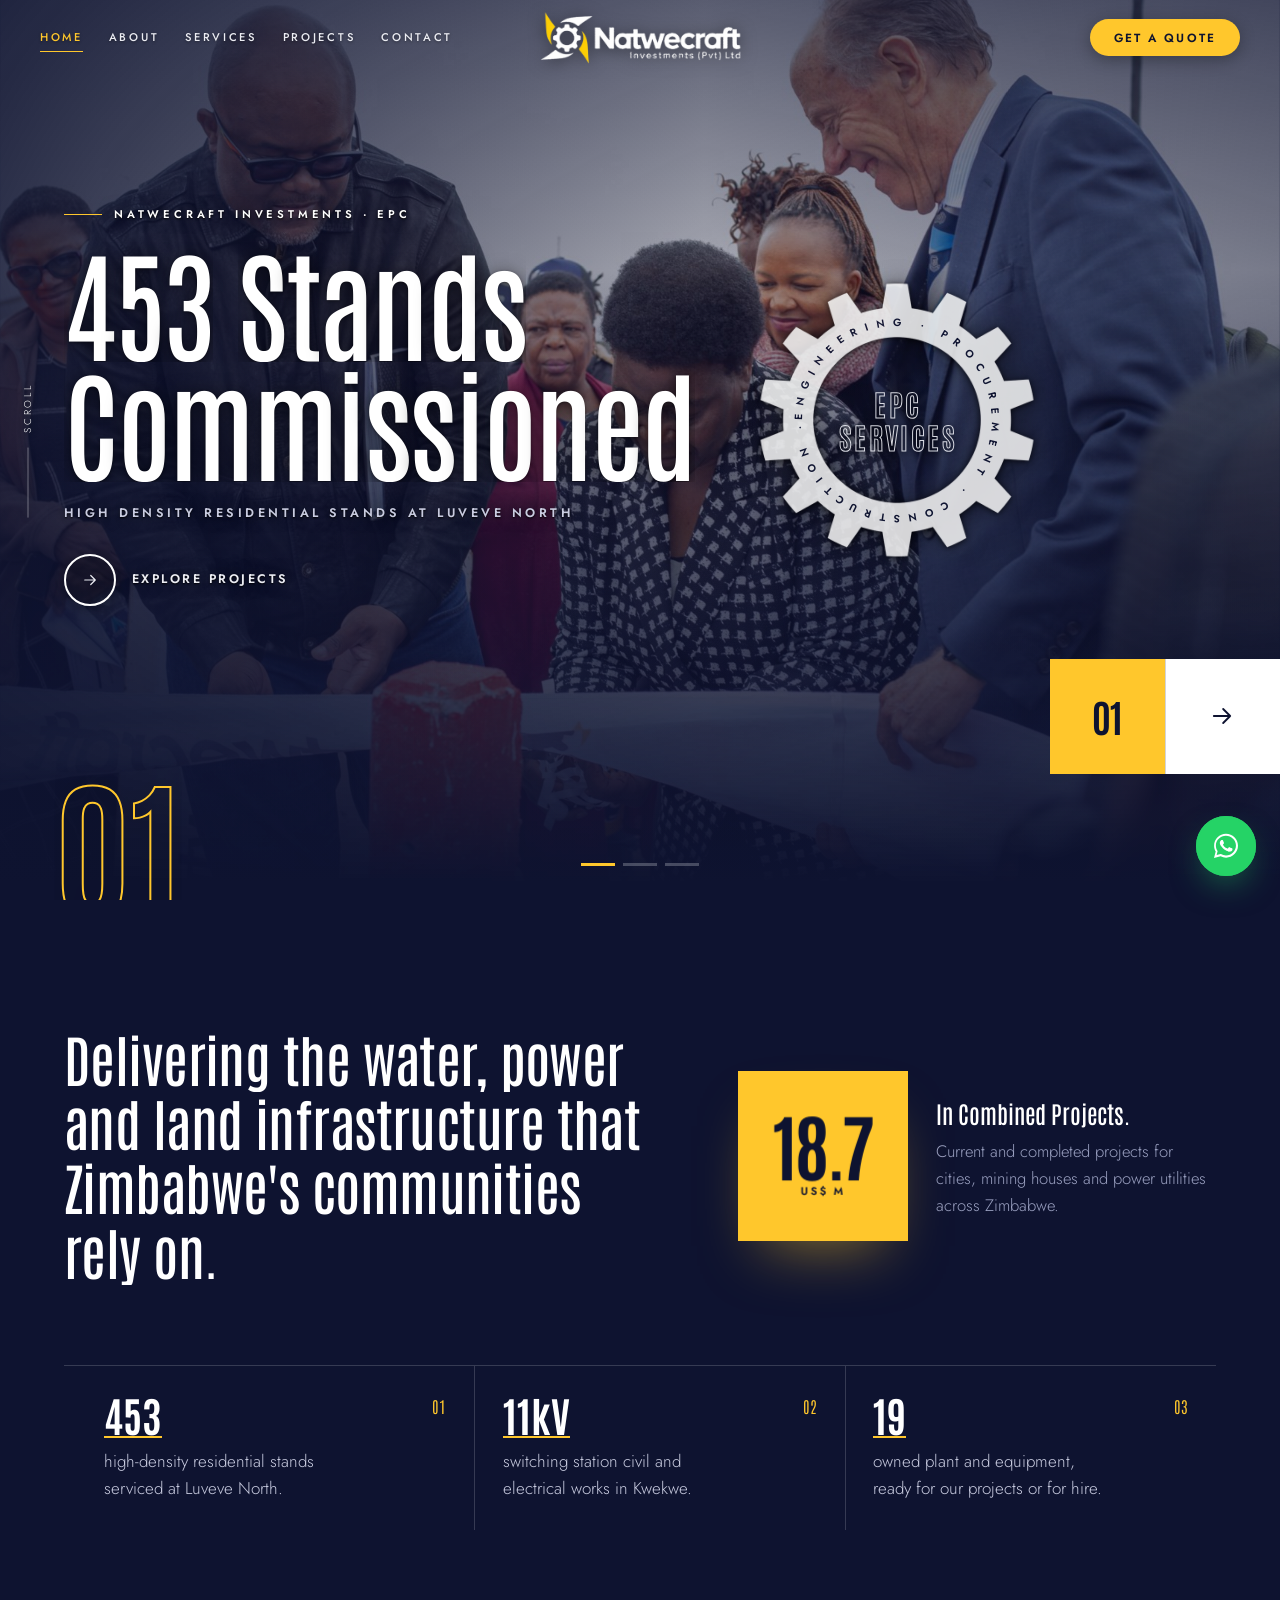
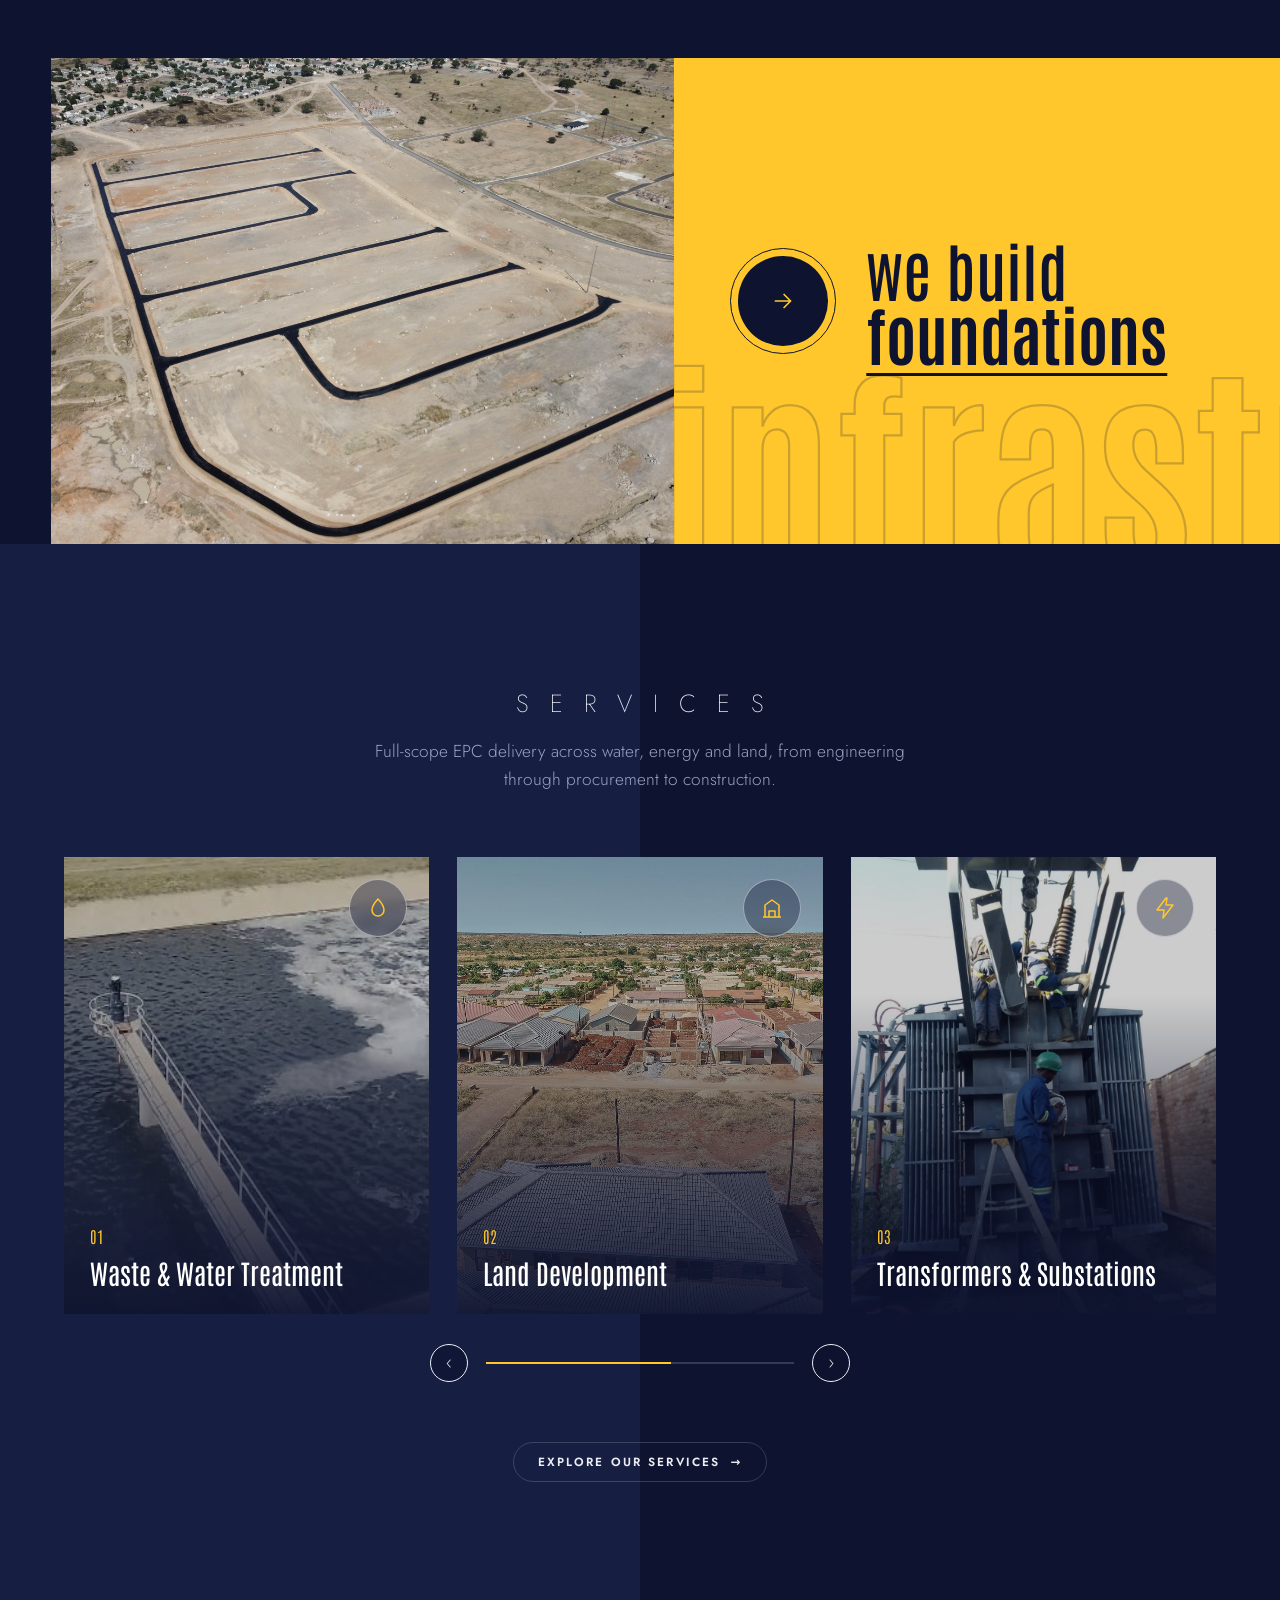
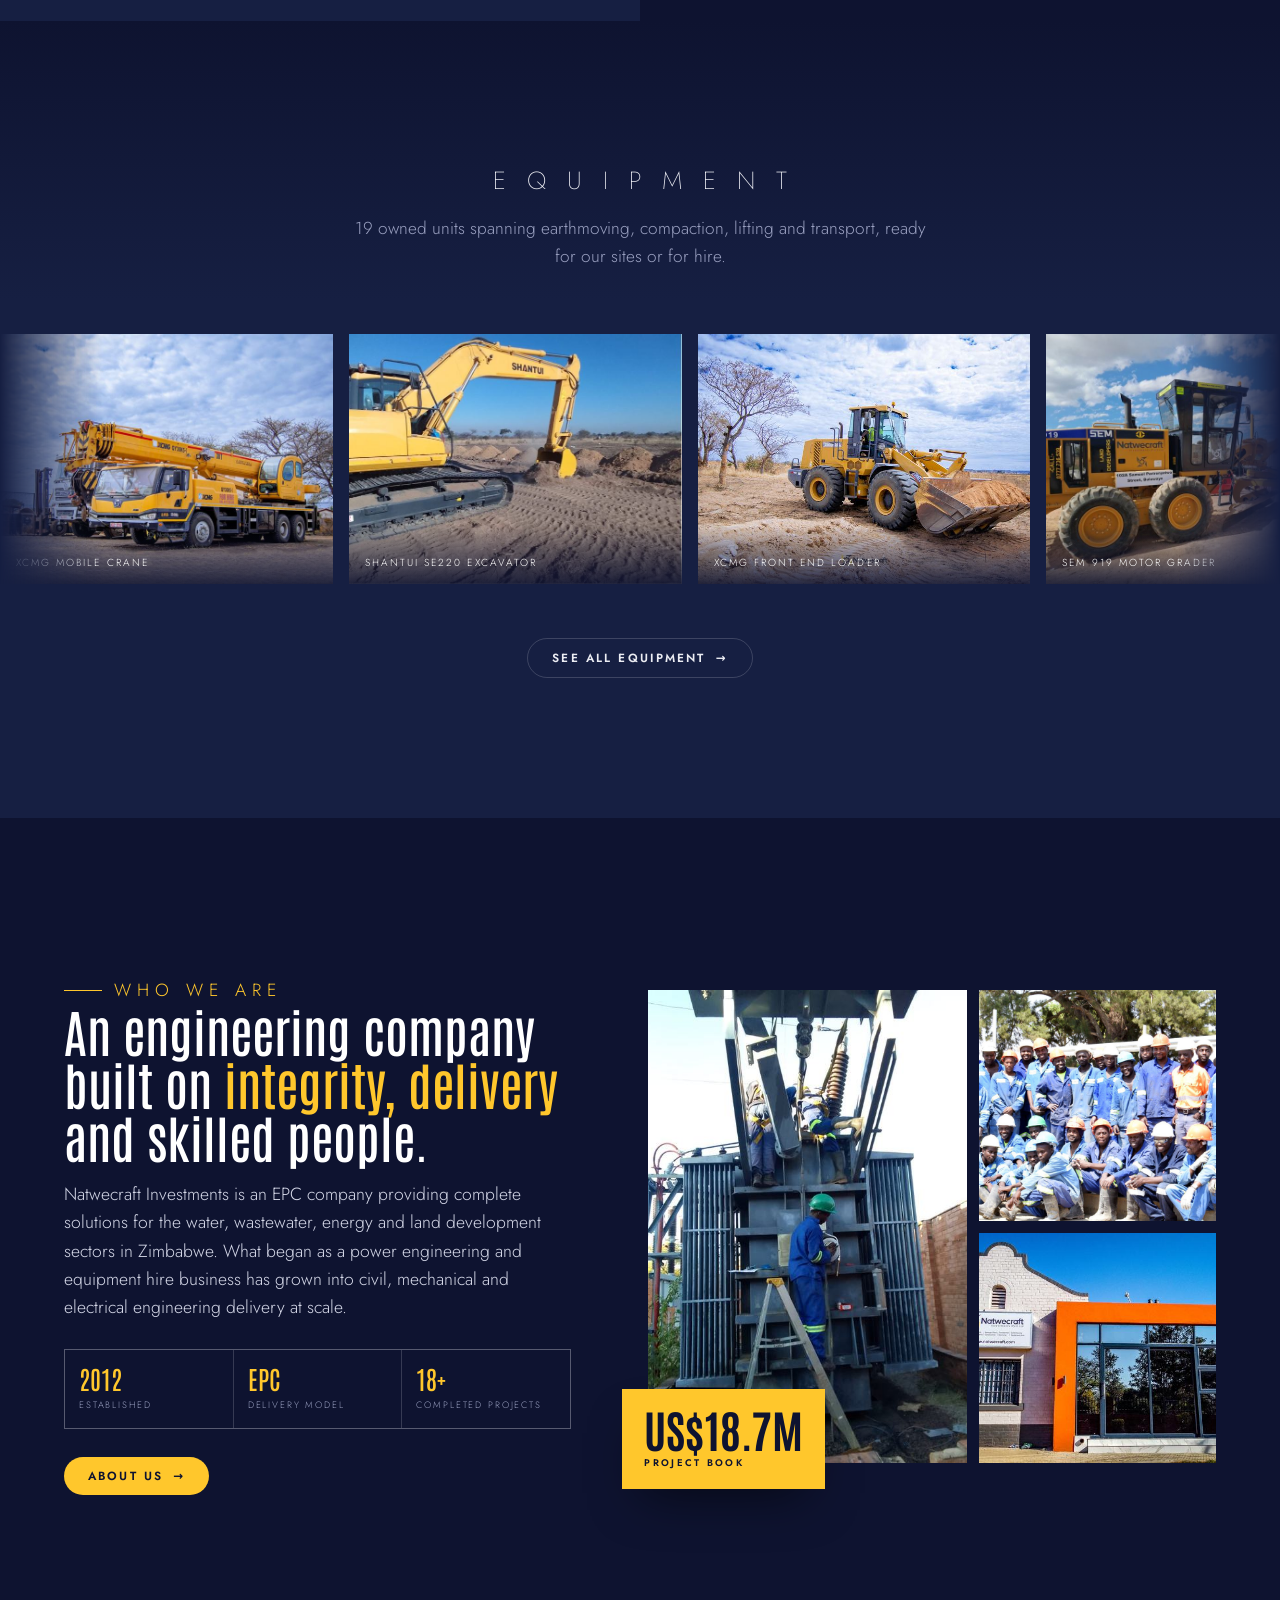
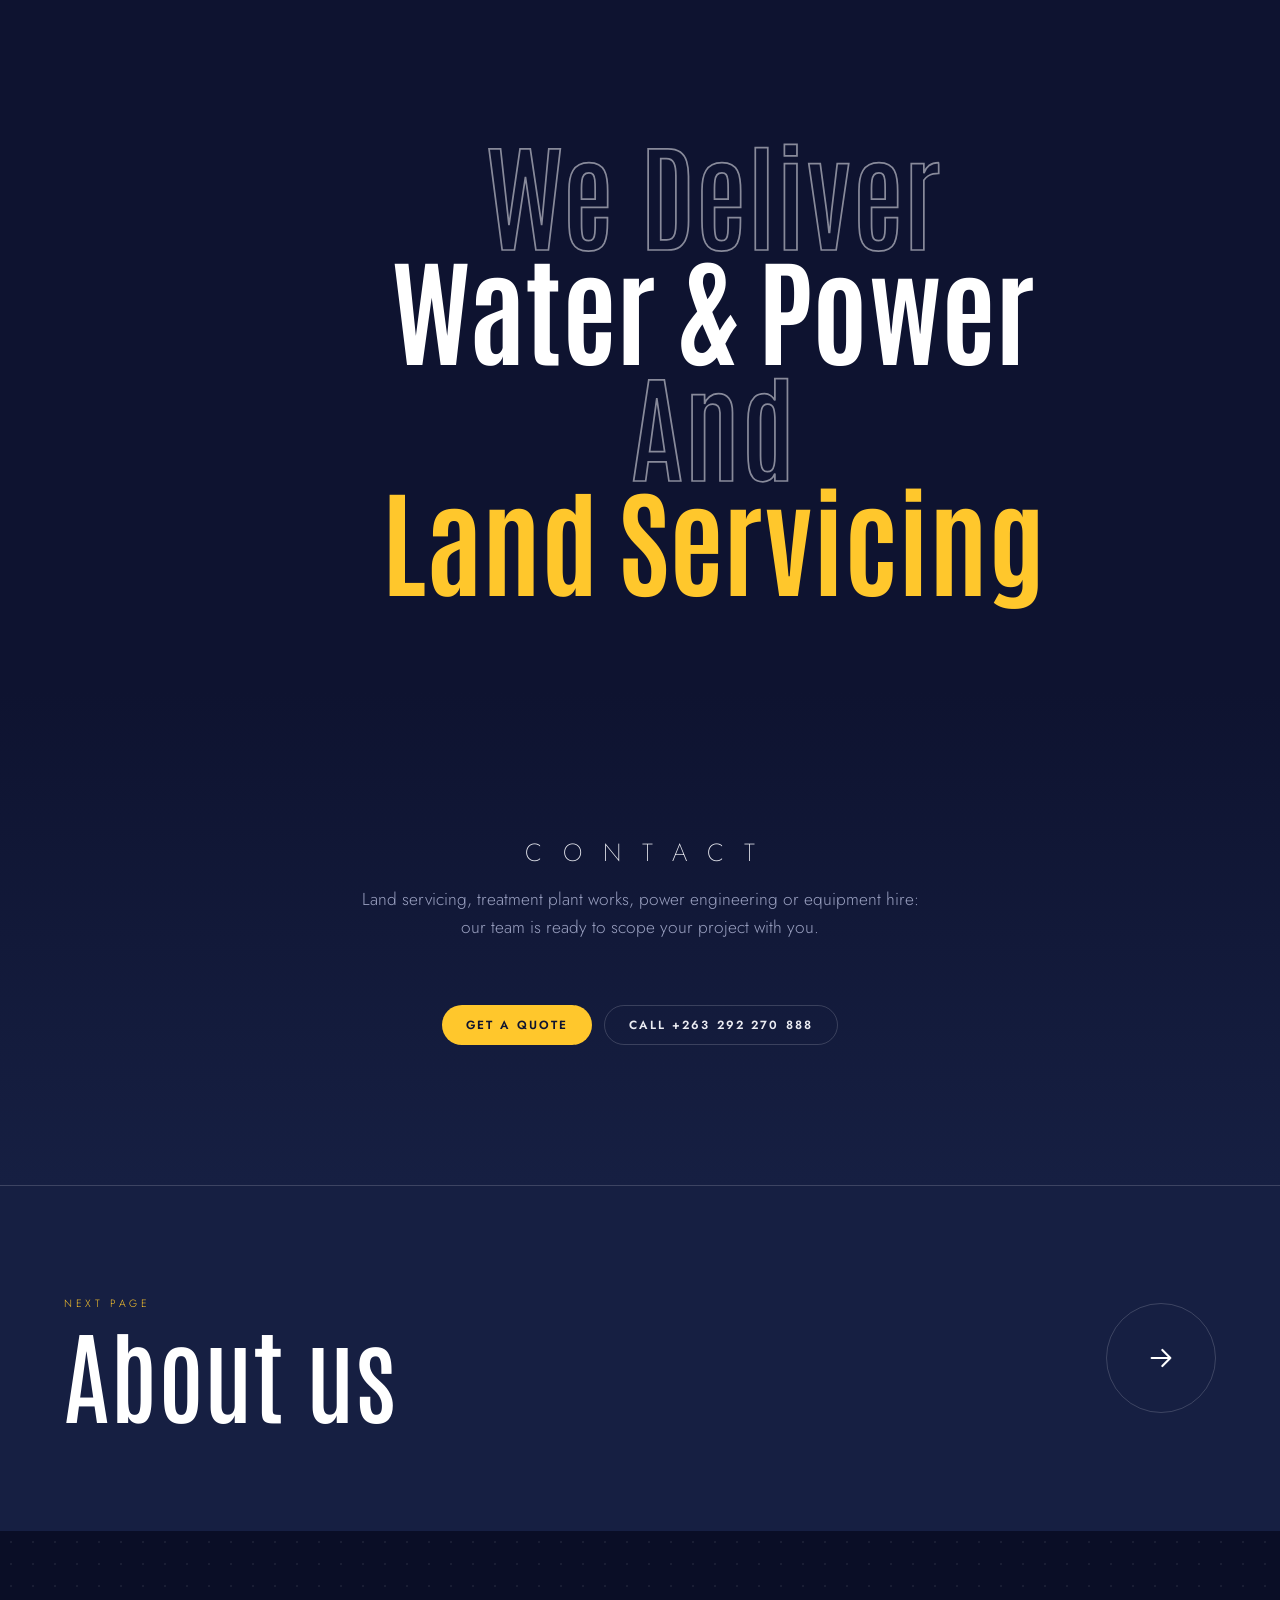
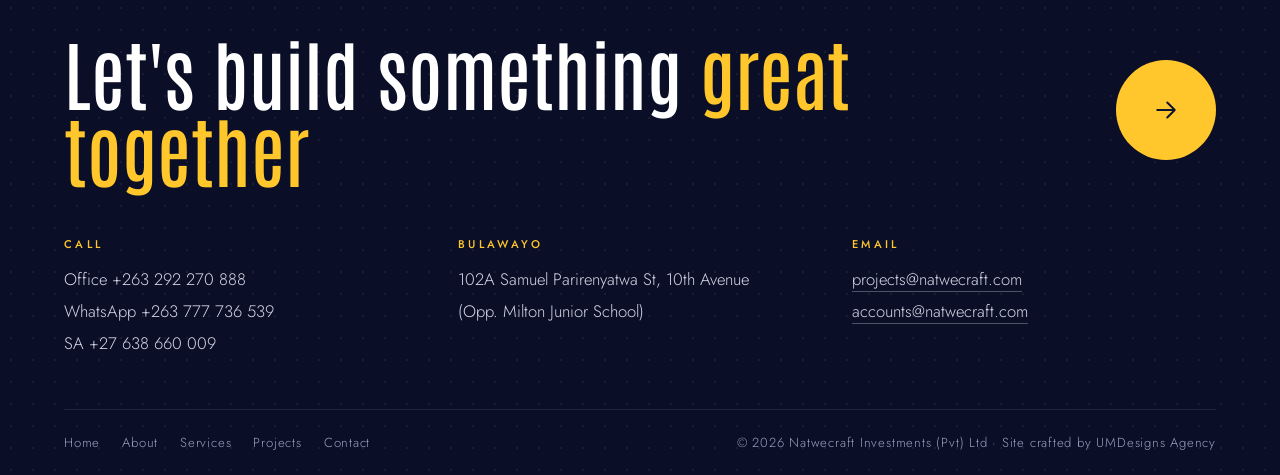
==== commit 6315a621: "Add files via upload" ====
--- a/index.html
+++ b/index.html
@@ -94,7 +94,7 @@
 <!-- ============ PARALLAX BAND ============ -->
 <section class="parband" aria-label="What we build">
   <div class="pb-strip" data-px="-0.12">
-    <div class="pb-img" style="background-image:url('images/x10.jpg')"></div>
+    <div class="pb-img" style="background-image:url('images/x05.jpg')"></div>
     <div class="pb-panel">
       <a class="pb-btn" href="services.html" aria-label="See our services"><svg viewBox="0 0 24 24" width="18" height="18" fill="none" stroke="currentColor" stroke-width="1.6" stroke-linecap="round" stroke-linejoin="round"><path d="M5 12h14M13 6l6 6-6 6"/></svg></a>
       <h2>we build <span>foundations</span></h2>
@@ -122,7 +122,7 @@
         <div class="fbody"><span class="fno">02</span><h3>Land Development</h3><p>Construction of Sewer, water, tarred roads, public lighting and electricity distribution poles.</p></div>
       </article>
       <article class="fcard">
-        <div class="fimg"><img src="images/x13.jpg" alt="" draggable="false"></div>
+        <div class="fimg"><img src="images/x42.jpg" alt="" draggable="false"></div>
         <div class="fic"><svg viewBox="0 0 24 24" fill="none" stroke="currentColor" stroke-width="1.5" stroke-linejoin="round"><path d="M13 2L4 14h7l-1 8 10-13h-7l1-7z"/></svg></div>
         <div class="fbody"><span class="fno">03</span><h3>Transformers &amp; Substations</h3><p>Installation, rigging, oil filtration, commissioning, breaker and isolator installation, earthing and protection upgrades.</p></div>
       </article>
--- a/assets/site.css
+++ b/assets/site.css
@@ -887,3 +887,56 @@
 #office .ba figure{margin:0; aspect-ratio:4/3; overflow:hidden; background:var(--mist)}
 #office .ba img{width:100%; height:100%; object-fit:cover; display:block; transition:transform 1.2s cubic-bezier(.2,.65,.3,1)}
 #office .ba figure:hover img{transform:scale(1.05)}
+
+/* =====================================================================
+   NOVEMBER UPDATES
+   ===================================================================== */
+/* big type band: capitalise each word ("We Deliver Water & Power And Land Servicing") */
+.bt span{text-transform:capitalize}
+
+/* hero wheel centre: "EPC SERVICES" */
+.emblem-core{gap:4px}
+.emblem-core b,.emblem-core .svc-lbl{display:block; font-family:var(--display); font-size:clamp(1.5rem,2.3vw,2.1rem); font-weight:700; line-height:1; letter-spacing:.08em; padding-left:.08em; color:transparent; -webkit-text-stroke:1px var(--bone)}
+
+/* larger logo in the top bar */
+#nav{height:76px}
+.brand img{height:52px}
+@media (max-width:520px){ #nav{height:68px} .brand img{height:42px} }
+@media (max-width:420px){ .brand img{height:36px; max-width:46vw} }
+
+/* larger body / paragraph text across all pages */
+body{font-size:1.06rem}
+.kicker,.shead p{font-size:1.08rem}
+.pj-page .kicker{font-size:1.14rem}
+.hero-foot p,.points p,.ms .what{font-size:1.06rem}
+.story,.since p,.contact-list p,.hours,.ft-cols p{font-size:1.04rem}
+.vmo p,.sectors p,.fbody p,.wbody p,.water ul,.pj-facts,.pj-time li{font-size:1rem}
+.item p,.facts,.note,.form .hint,.ftnote{font-size:.95rem}
+.scopy p,.svc-copy p,.phero .lede,.pj-info .lead{font-size:1.1rem}
+.svc-copy li{font-size:1.04rem}
+table{font-size:.98rem}
+.form input,.form select,.form textarea{font-size:1.05rem}
+.ft-bot{font-size:.82rem}
+@media (max-width:700px){
+  .kicker,.shead p,.scopy p,.svc-copy p,.phero .lede{font-size:1.02rem}
+  .table-wrap table{font-size:.95rem}
+}
+
+/* "We build foundations" band: photo and yellow panel fill the full section height */
+.parband{padding:0}
+
+/* ---------- enquiry form: custom service dropdown (white list, yellow highlight) ---------- */
+.form .fld{display:grid; gap:8px}
+.form .fld .lbl{font-size:.62rem; letter-spacing:.26em; text-transform:uppercase; color:var(--haze)}
+.dd{position:relative}
+.dd-btn{width:100%; display:flex; align-items:center; justify-content:space-between; gap:12px; text-align:left; font:300 1.05rem/1.5 var(--sans); color:var(--ink); background:#fff; border:1px solid #fff; padding:14px 16px; cursor:pointer; transition:border-color .25s, box-shadow .25s}
+.dd-btn::after{content:""; flex:none; width:9px; height:9px; border-right:2px solid var(--night); border-bottom:2px solid var(--night); transform:translateY(-3px) rotate(45deg); transition:transform .25s}
+.dd.open .dd-btn::after{transform:translateY(2px) rotate(-135deg)}
+.dd-btn:focus-visible,.dd.open .dd-btn{outline:0; border-color:var(--yellow); box-shadow:0 0 0 2px var(--yellow)}
+.dd-list{position:absolute; z-index:30; left:0; right:0; top:calc(100% + 6px); margin:0; padding:6px; list-style:none; background:#fff; border:1px solid #E3E5EE; box-shadow:0 24px 50px -18px rgba(0,0,0,.55); max-height:300px; overflow:auto; display:none}
+.dd.open .dd-list{display:block}
+.dd-list:focus{outline:0}
+.dd-list li{padding:12px 14px; font:400 1rem/1.4 var(--sans); color:var(--ink); cursor:pointer; display:flex; align-items:center; justify-content:space-between; gap:12px}
+.dd-list li.hi{background:var(--yellow); color:var(--night)}
+.dd-list li[aria-selected="true"]{font-weight:500}
+.dd-list li[aria-selected="true"]::after{content:""; width:6px; height:11px; border-right:2px solid var(--night); border-bottom:2px solid var(--night); transform:rotate(45deg) translateY(-2px)}
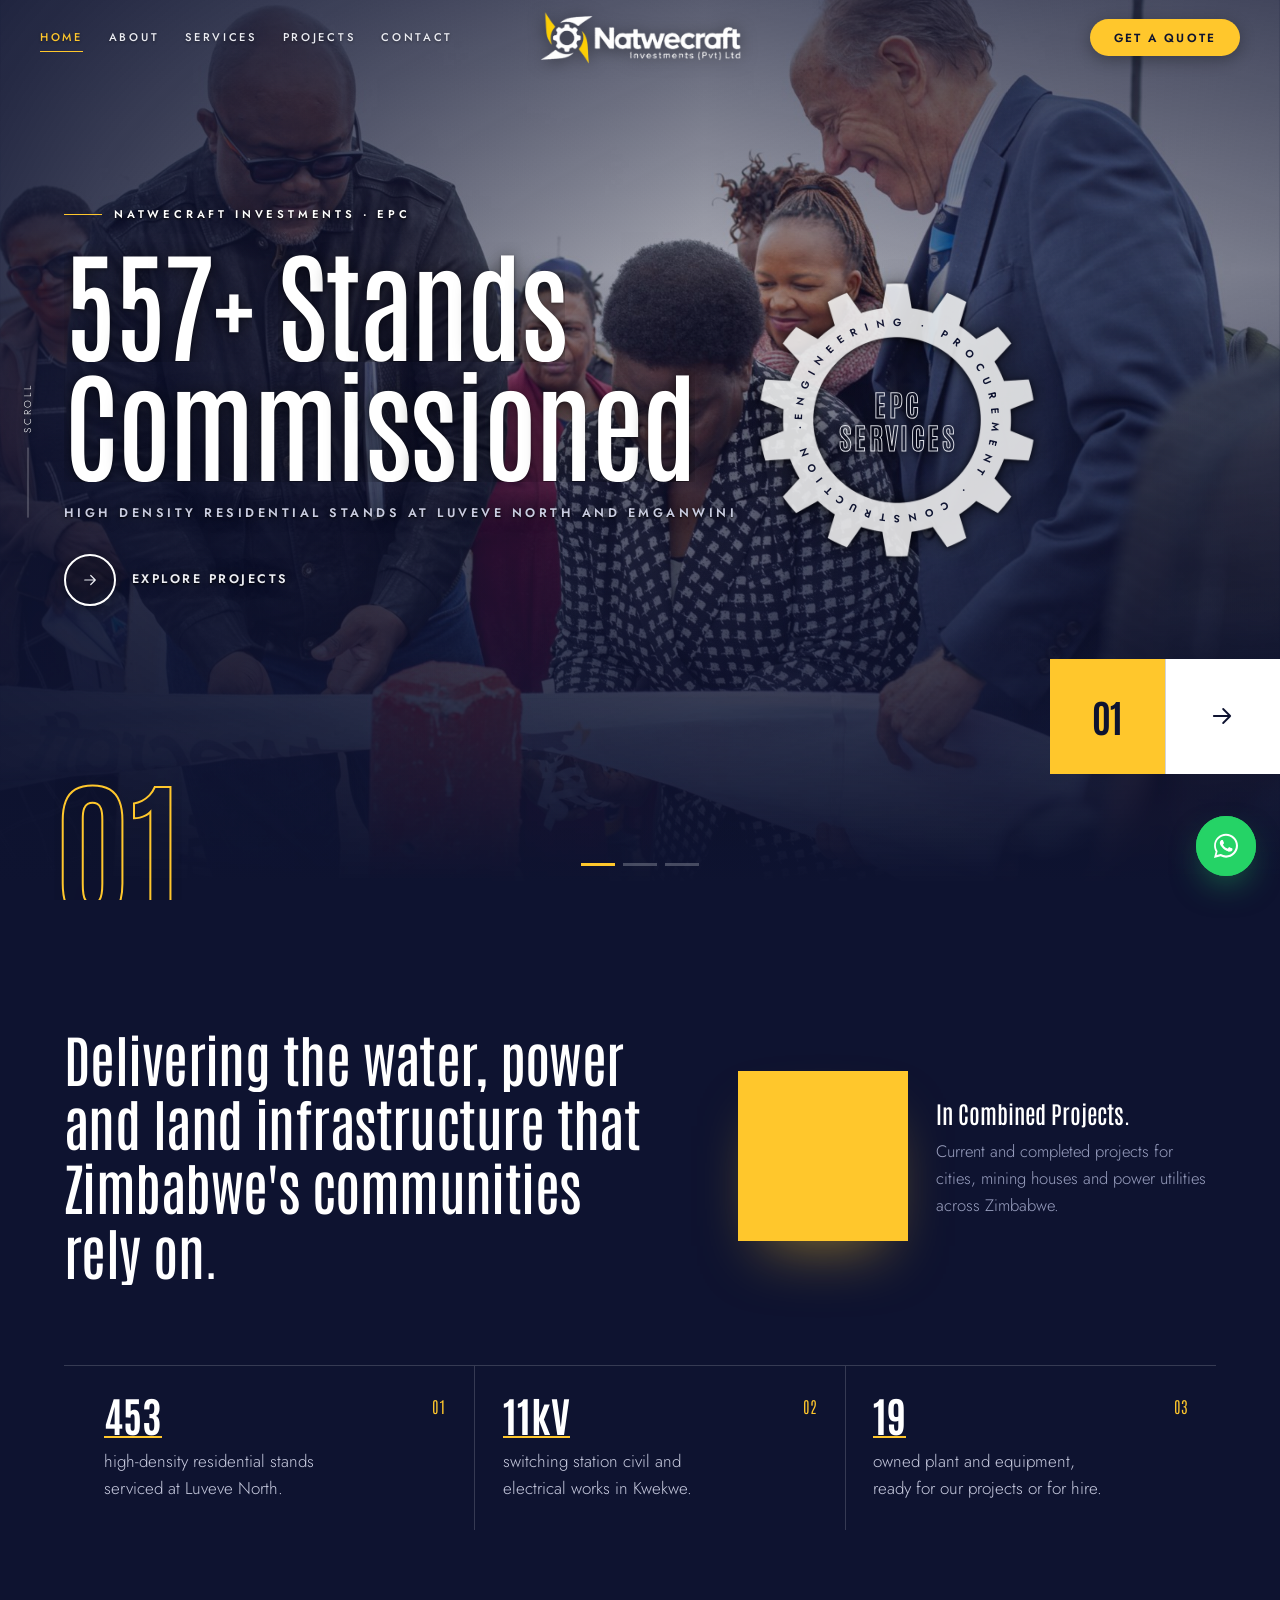
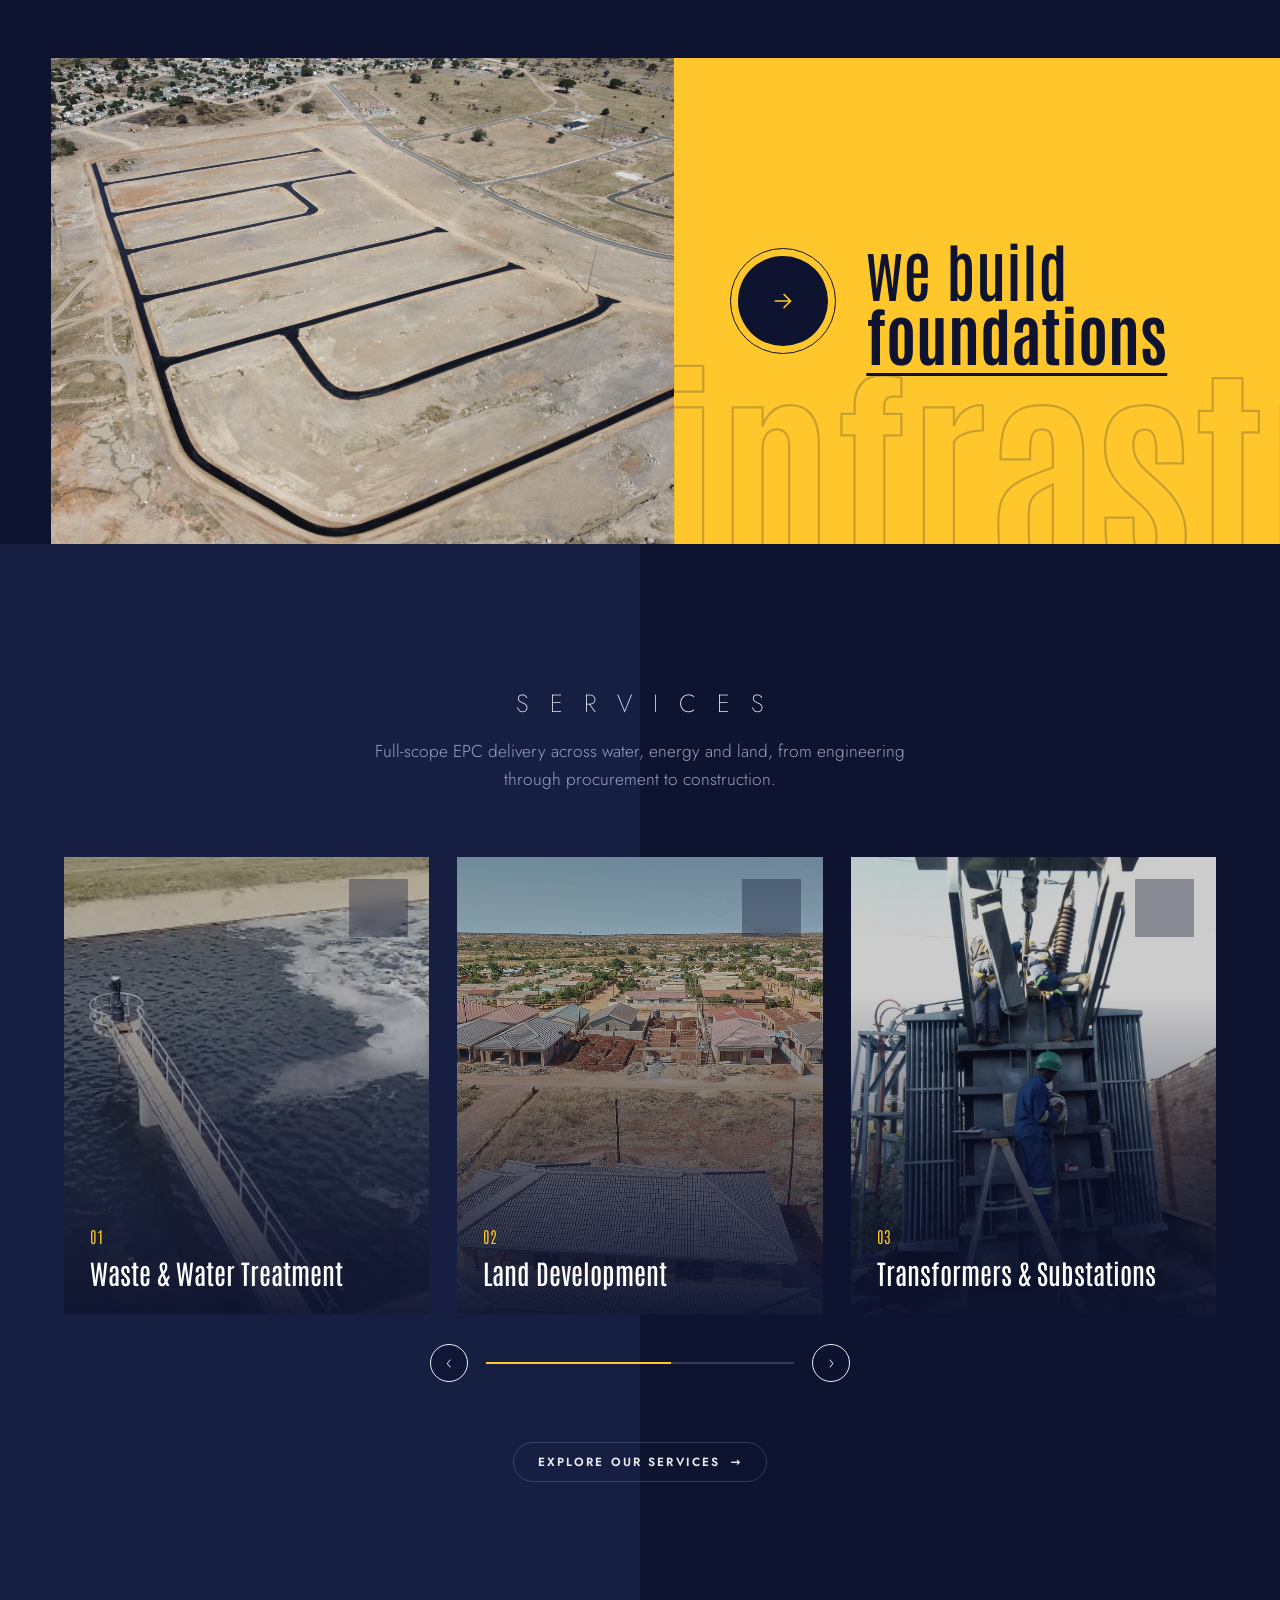
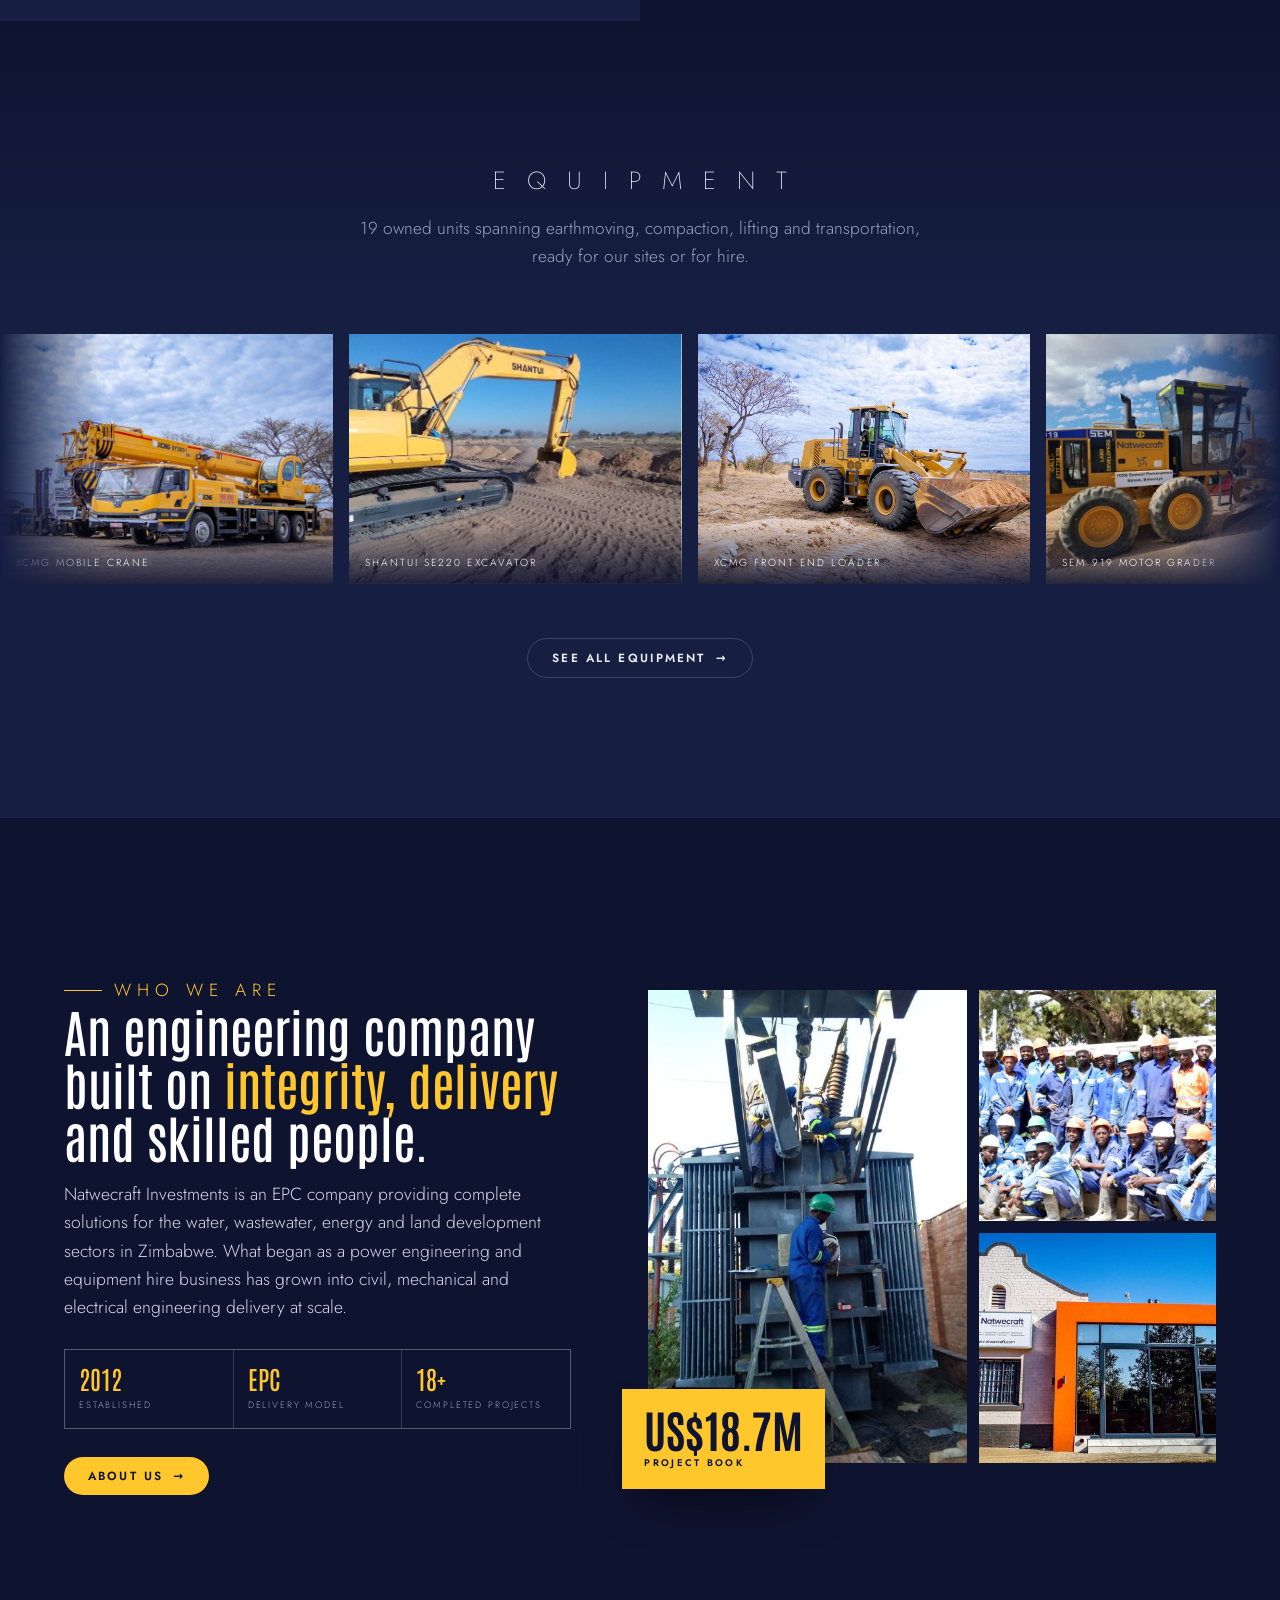
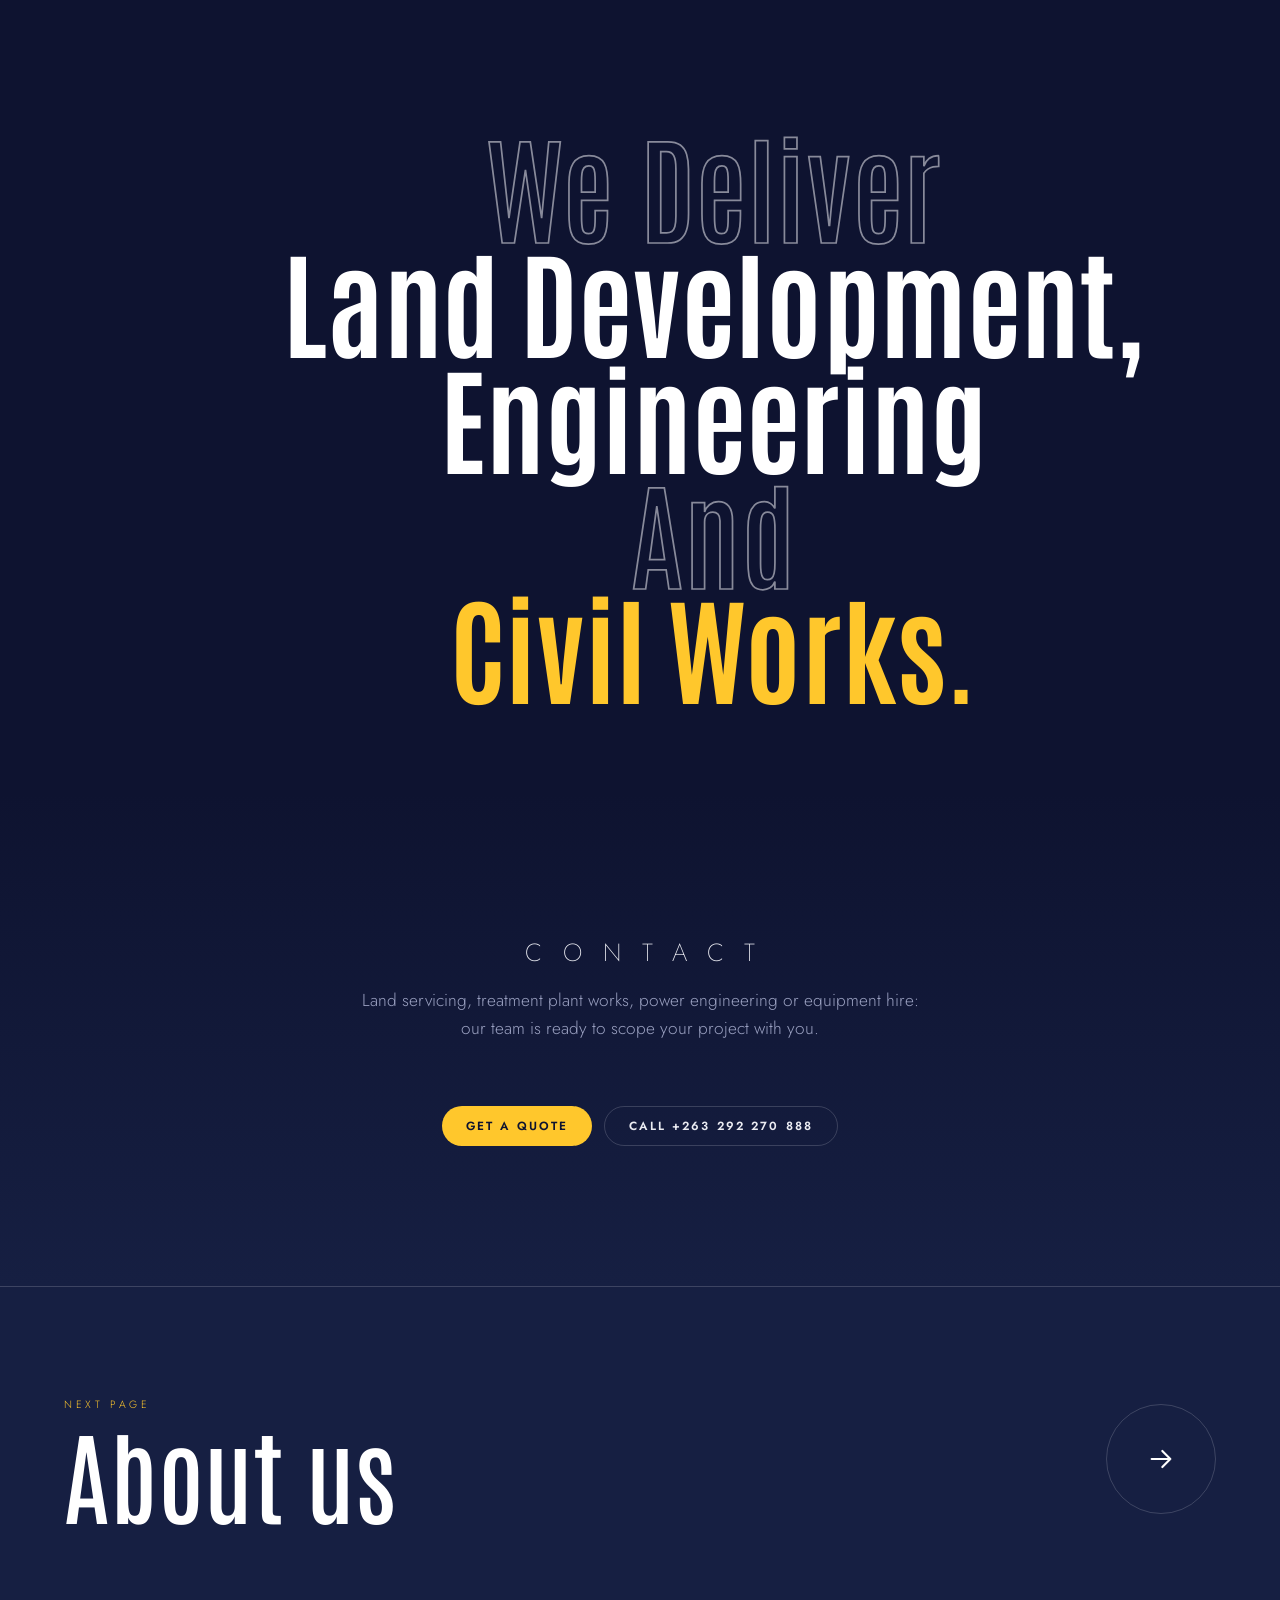
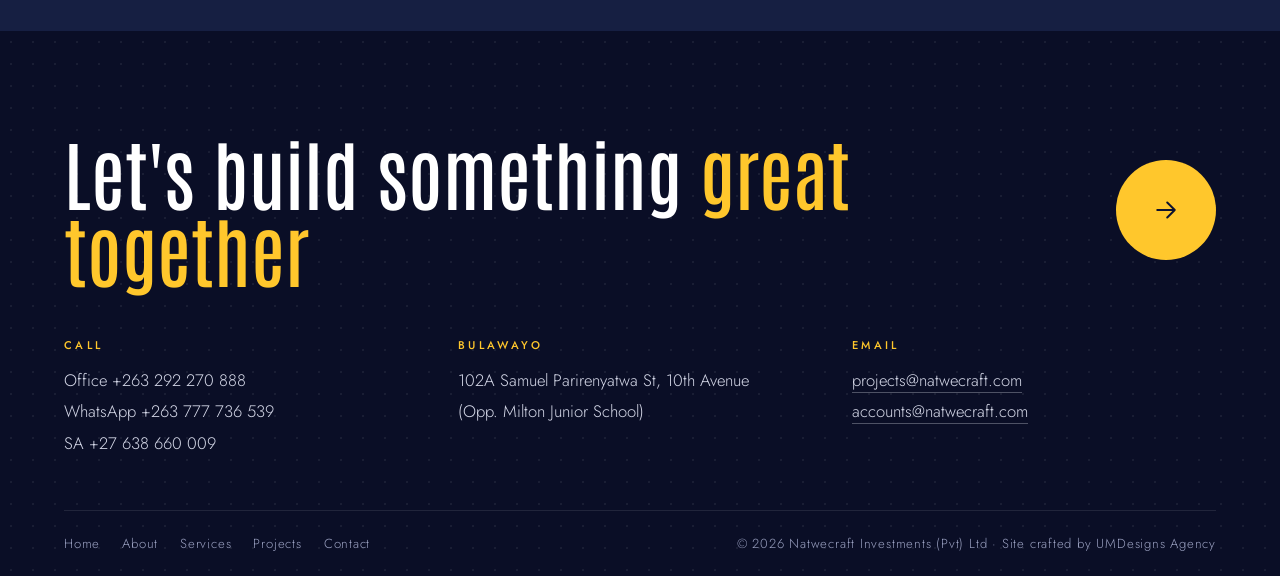
==== commit 9ec09598: "Add files via upload" ====
--- a/index.html
+++ b/index.html
@@ -7,7 +7,7 @@
 <title>Natwecraft Investments (Pvt) Ltd | Land Development, Civil &amp; Power Engineering — Bulawayo, Zimbabwe</title>
 <meta name="description" content="Natwecraft Investments (Pvt) Ltd is an EPC company delivering water &amp; wastewater treatment, land development, transformer &amp; substation engineering, and earthmoving equipment hire across Zimbabwe.">
 <meta name="theme-color" content="#0E1330">
-<link rel="icon" type="image/png" href="nc3.png">
+<link rel="icon" type="image/png" href="images/nc3.png">
 <link rel="preconnect" href="https://fonts.googleapis.com">
 <link rel="preconnect" href="https://fonts.gstatic.com" crossorigin>
 <link href="https://fonts.googleapis.com/css2?family=Antonio:wght@400;500;700&family=Jost:wght@200;300;400;500;600&display=swap" rel="stylesheet">
@@ -39,7 +39,7 @@
 <!-- ============ HERO ============ -->
 <section id="hero">
   <div class="slides" id="heroSlides">
-    <div class="hs on" data-title="453 Stands|Commissioned" data-tag="High density residential stands at Luveve North"><div class="bg" style="background-image:url('images/x01.jpg'); background-position:center 30%"></div></div>
+    <div class="hs on" data-title="557+ Stands|Commissioned" data-tag="High density residential stands at Luveve North and Emganwini"><div class="bg" style="background-image:url('images/x01.jpg'); background-position:center 30%"></div></div>
     <div class="hs" data-title="Our|people" data-tag="Skilled crews on every site"><div class="bg" style="background-image:url('images/x02.jpg'); background-position:center 35%"></div></div>
     <div class="hs" data-title="Plant and|equipment hire" data-tag="Cranes · excavators · loaders · tippers"><div class="bg" style="background-image:url('images/x03.jpg'); background-position:center 45%"></div></div>
   </div>
@@ -47,8 +47,8 @@
 
   <div class="hero-inner">
     <p class="eyebrow"><span></span>NATWECRAFT INVESTMENTS · EPC</p>
-    <h1 class="hero-title" id="heroTitle" aria-live="polite">453 Stands<br>Commissioned</h1>
-    <p class="hero-tag" id="heroTag">High density residential stands at Luveve North</p>
+    <h1 class="hero-title" id="heroTitle" aria-live="polite">557+ Stands<br>Commissioned</h1>
+    <p class="hero-tag" id="heroTag">High density residential stands at Luveve North and Emganwini</p>
     <a class="explore" href="projects.html"><span class="ic"><svg viewBox="0 0 24 24" width="18" height="18" fill="none" stroke="currentColor" stroke-width="1.6" stroke-linecap="round" stroke-linejoin="round"><path d="M5 12h14M13 6l6 6-6 6"/></svg></span>EXPLORE PROJECTS</a>
   </div>
 
@@ -134,7 +134,7 @@
       <article class="fcard">
         <div class="fimg"><img src="images/x15.jpg" alt="" draggable="false"></div>
         <div class="fic"><svg viewBox="0 0 24 24" fill="none" stroke="currentColor" stroke-width="1.5" stroke-linejoin="round"><path d="M3 17l4-8 4 5 3-4 7 7"/><circle cx="18" cy="6" r="2"/></svg></div>
-        <div class="fbody"><span class="fno">05</span><h3>Lifting &amp; Transport</h3><p>Mobile cranes, forklifts, tippers and water bowsers for mining, industrial and construction work.</p></div>
+        <div class="fbody"><span class="fno">05</span><h3>Lifting &amp; Transportation</h3><p>Mobile cranes, forklifts, tippers and water bowsers for mining, industrial and construction work.</p></div>
       </article>
     </div>
     <div class="fnav">
@@ -151,7 +151,7 @@
 <section class="block band">
   <div class="num" aria-hidden="true">02</div>
   <h2 class="title">EQUIPMENT</h2>
-  <p class="kicker">19 owned units spanning earthmoving, compaction, lifting and transport, ready for our sites or for hire.</p>
+  <p class="kicker">19 owned units spanning earthmoving, compaction, lifting and transportation, ready for our sites or for hire.</p>
   <div class="marquee"><div class="mtrack"><figure><img src="images/t/fleet-crane.jpg" alt="XCMG mobile crane" loading="lazy"><figcaption>XCMG mobile crane</figcaption></figure><figure><img src="images/t/fleet-excavator.jpg" alt="Shantui SE220 excavator" loading="lazy"><figcaption>Shantui SE220 excavator</figcaption></figure><figure><img src="images/t/fleet-loader.jpg" alt="XCMG front end loader" loading="lazy"><figcaption>XCMG front end loader</figcaption></figure><figure><img src="images/t/fleet-grader.jpg" alt="SEM 919 motor grader" loading="lazy"><figcaption>SEM 919 motor grader</figcaption></figure><figure><img src="images/t/fleet-tipper.jpg" alt="Shacman tipper truck" loading="lazy"><figcaption>Shacman tipper truck</figcaption></figure><figure><img src="images/t/fleet-roller.jpg" alt="SEM 518 roller compactor" loading="lazy"><figcaption>SEM 518 roller compactor</figcaption></figure><figure><img src="images/t/fleet-backhoe.jpg" alt="CAT 426 backhoe loader" loading="lazy"><figcaption>CAT 426 backhoe loader</figcaption></figure><figure><img src="images/t/fleet-bowser.jpg" alt="Powerstar water bowser" loading="lazy"><figcaption>Powerstar water bowser</figcaption></figure><figure><img src="images/t/fleet-forklift.jpg" alt="Hyster forklift" loading="lazy"><figcaption>Hyster forklift</figcaption></figure><figure><img src="images/t/fleet-isuzu.jpg" alt="Isuzu 4-tonne truck" loading="lazy"><figcaption>Isuzu 4-tonne truck</figcaption></figure><figure><img aria-hidden="true" src="images/t/fleet-crane.jpg" alt="XCMG mobile crane" loading="lazy"><figcaption>XCMG mobile crane</figcaption></figure><figure><img aria-hidden="true" src="images/t/fleet-excavator.jpg" alt="Shantui SE220 excavator" loading="lazy"><figcaption>Shantui SE220 excavator</figcaption></figure><figure><img aria-hidden="true" src="images/t/fleet-loader.jpg" alt="XCMG front end loader" loading="lazy"><figcaption>XCMG front end loader</figcaption></figure><figure><img aria-hidden="true" src="images/t/fleet-grader.jpg" alt="SEM 919 motor grader" loading="lazy"><figcaption>SEM 919 motor grader</figcaption></figure><figure><img aria-hidden="true" src="images/t/fleet-tipper.jpg" alt="Shacman tipper truck" loading="lazy"><figcaption>Shacman tipper truck</figcaption></figure><figure><img aria-hidden="true" src="images/t/fleet-roller.jpg" alt="SEM 518 roller compactor" loading="lazy"><figcaption>SEM 518 roller compactor</figcaption></figure><figure><img aria-hidden="true" src="images/t/fleet-backhoe.jpg" alt="CAT 426 backhoe loader" loading="lazy"><figcaption>CAT 426 backhoe loader</figcaption></figure><figure><img aria-hidden="true" src="images/t/fleet-bowser.jpg" alt="Powerstar water bowser" loading="lazy"><figcaption>Powerstar water bowser</figcaption></figure><figure><img aria-hidden="true" src="images/t/fleet-forklift.jpg" alt="Hyster forklift" loading="lazy"><figcaption>Hyster forklift</figcaption></figure><figure><img aria-hidden="true" src="images/t/fleet-isuzu.jpg" alt="Isuzu 4-tonne truck" loading="lazy"><figcaption>Isuzu 4-tonne truck</figcaption></figure></div></div>
   <div class="more"><a class="pill ghost" href="services.html#fleet">SEE ALL EQUIPMENT <span class="ar">&rarr;</span></a></div>
 </section>
@@ -177,12 +177,13 @@
 </section>
 
 <!-- ============ BIG TYPE ============ -->
-<section class="bigtype" aria-label="Water, power and land">
+<section class="bigtype" aria-label="We deliver land development, engineering and civil works.">
   <div class="bt" data-bt>
     <span class="o">we deliver</span>
-    <span>water &amp; power</span>
+    <span>land development,</span>
+    <span>engineering</span>
     <span class="o">and</span>
-    <span class="y">land servicing</span>
+    <span class="y">civil works.</span>
   </div>
 </section>
 
@@ -227,7 +228,7 @@
   </div>
   <div class="ft-bot">
     <nav aria-label="Footer"><a href="index.html">Home</a><a href="about.html">About</a><a href="services.html">Services</a><a href="projects.html">Projects</a><a href="contact.html">Contact</a></nav>
-    <span>&copy; <span class="year"></span> Natwecraft Investments (Pvt) Ltd · Site crafted by UMDesigns Agency</span>
+    <span>&copy; <span class="year"></span> Natwecraft Investments (Pvt) Ltd · Site crafted by <a class="ft-credit" href="https://umdesignsagency.com/" target="_blank" rel="noopener">UMDesigns Agency</a></span>
   </div>
 </footer>
 
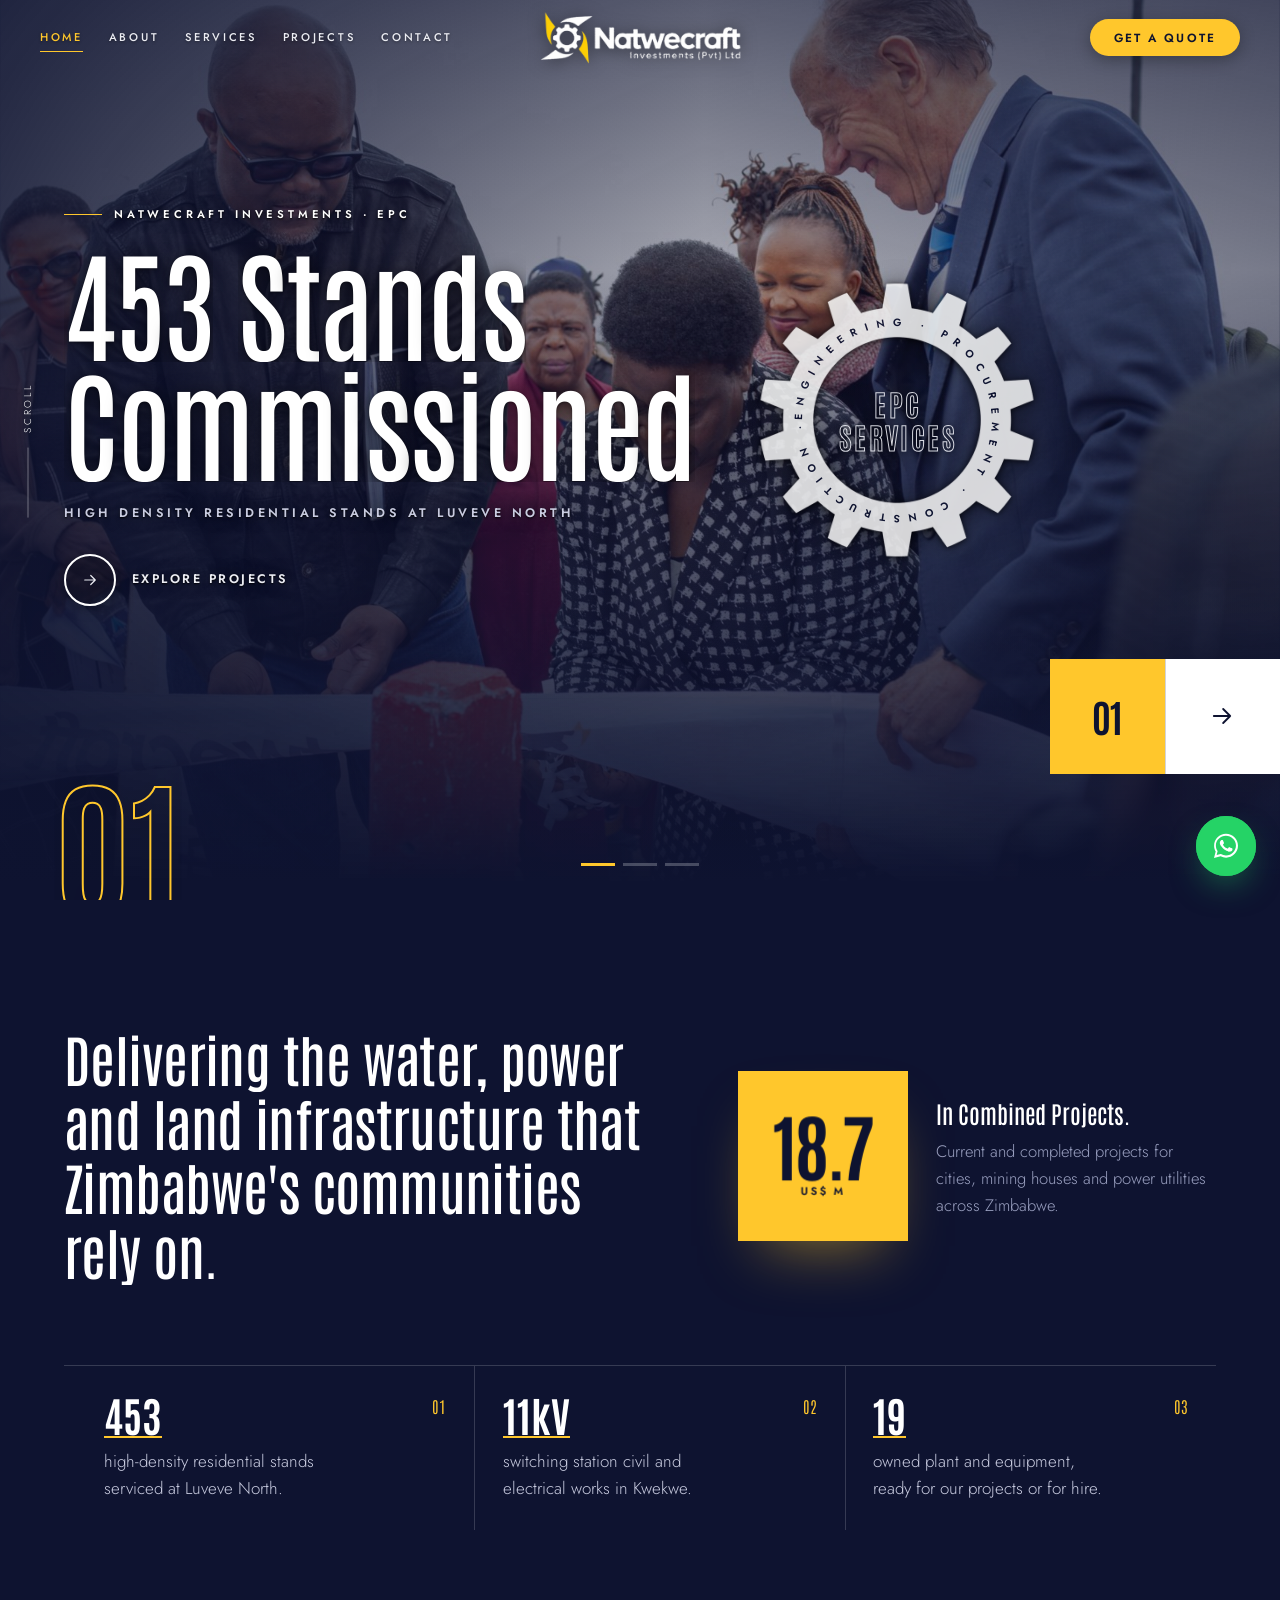
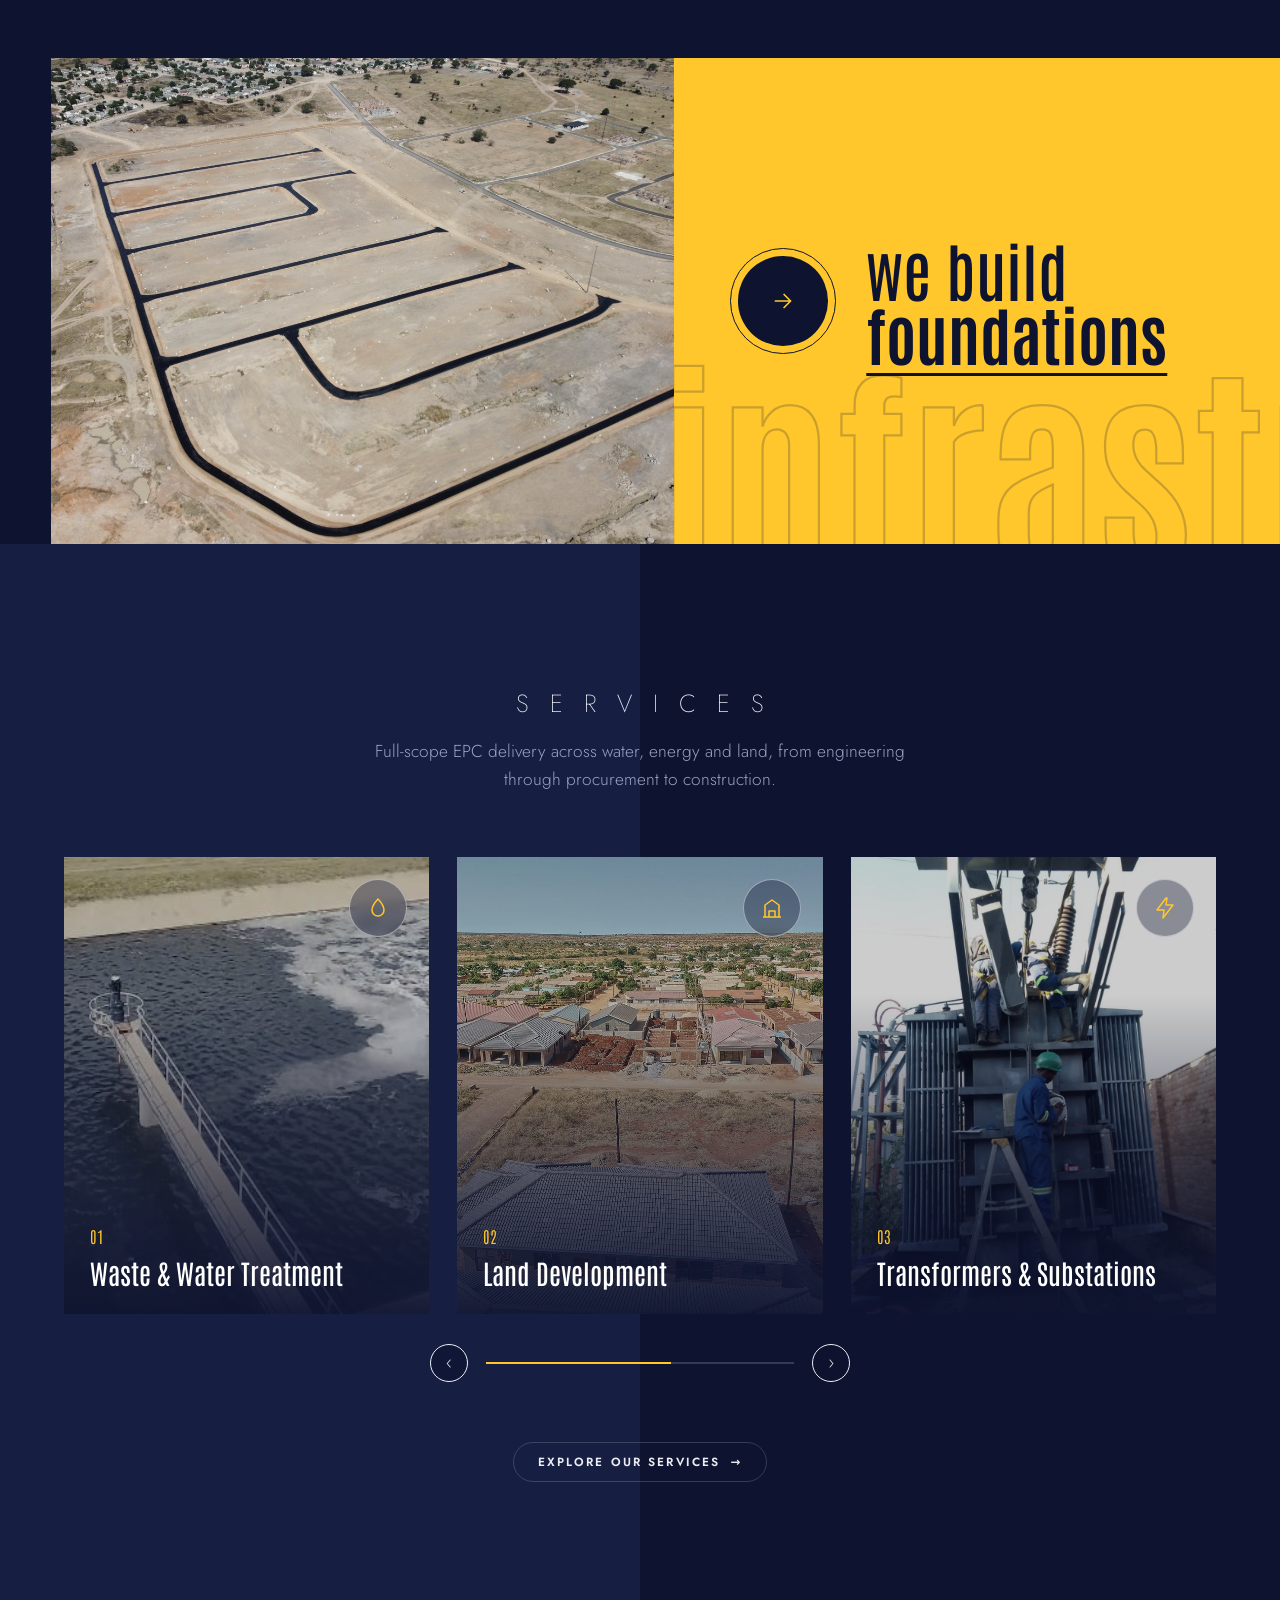
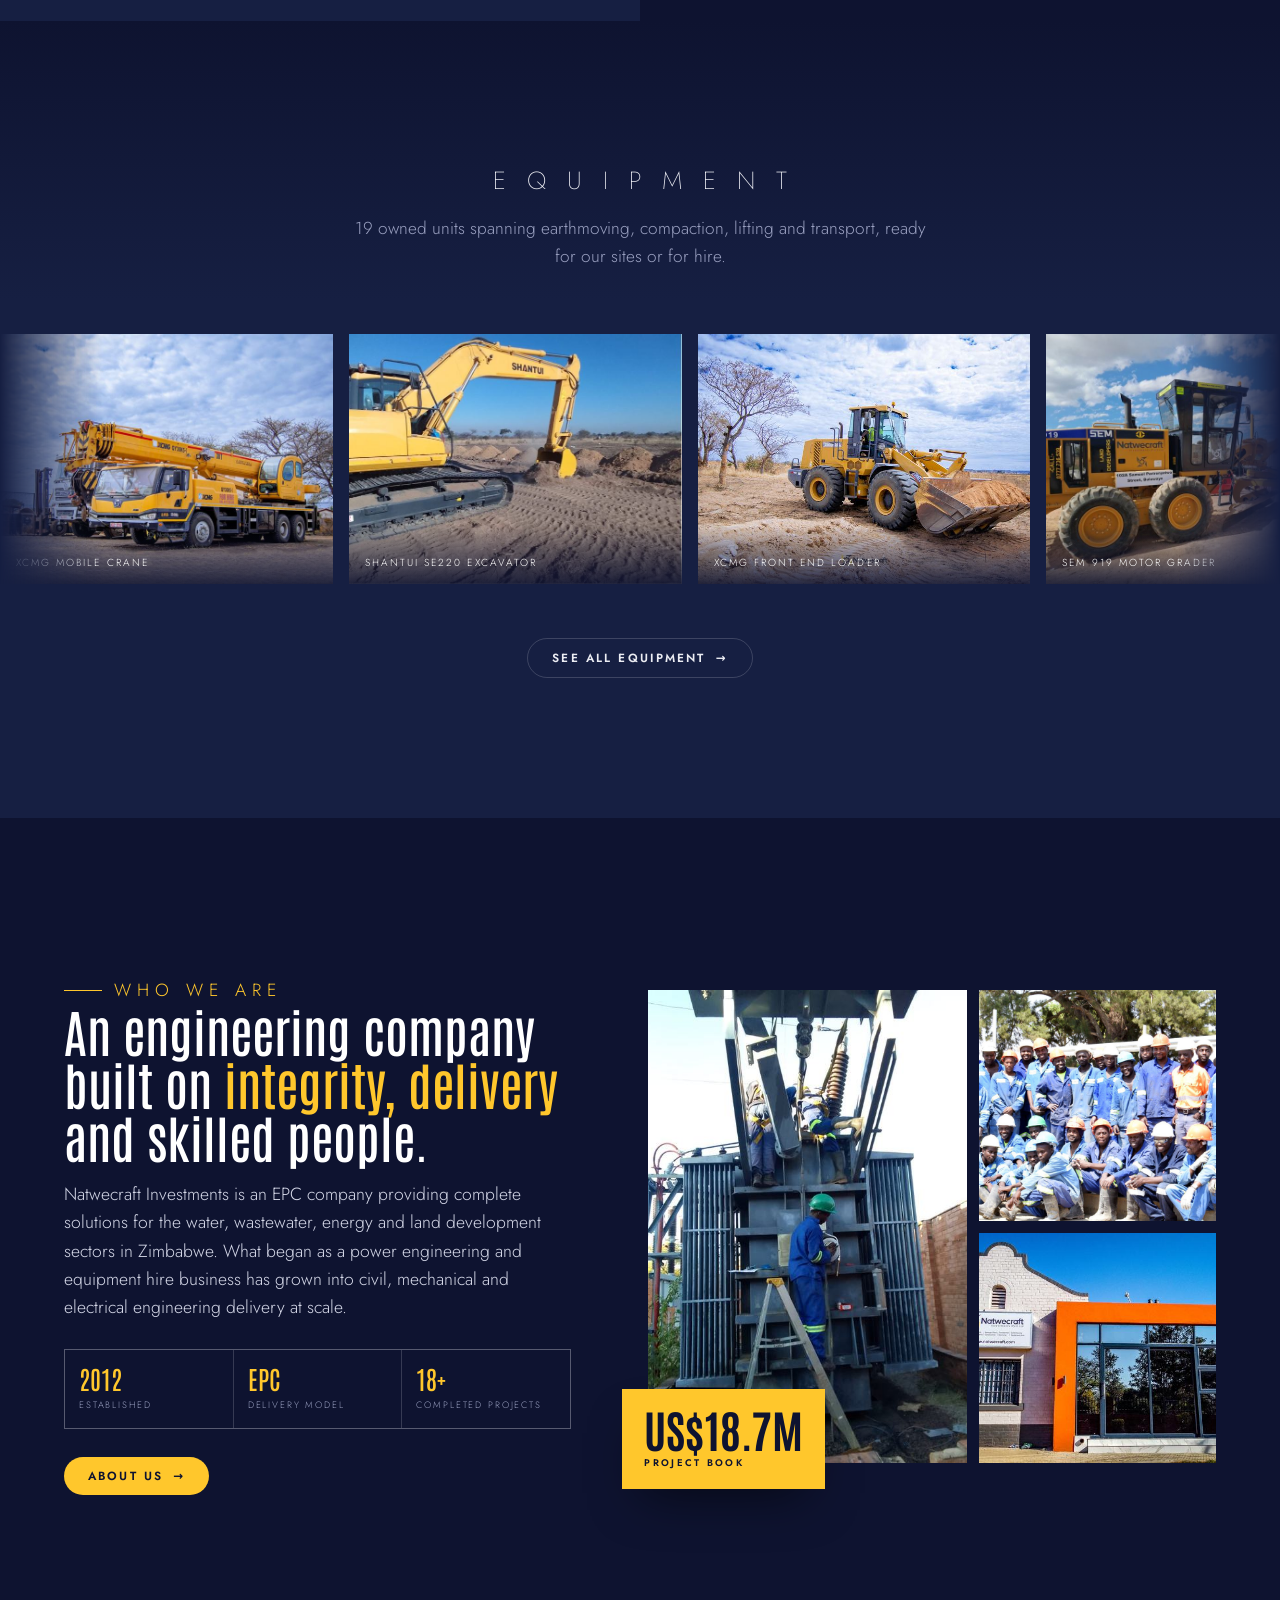
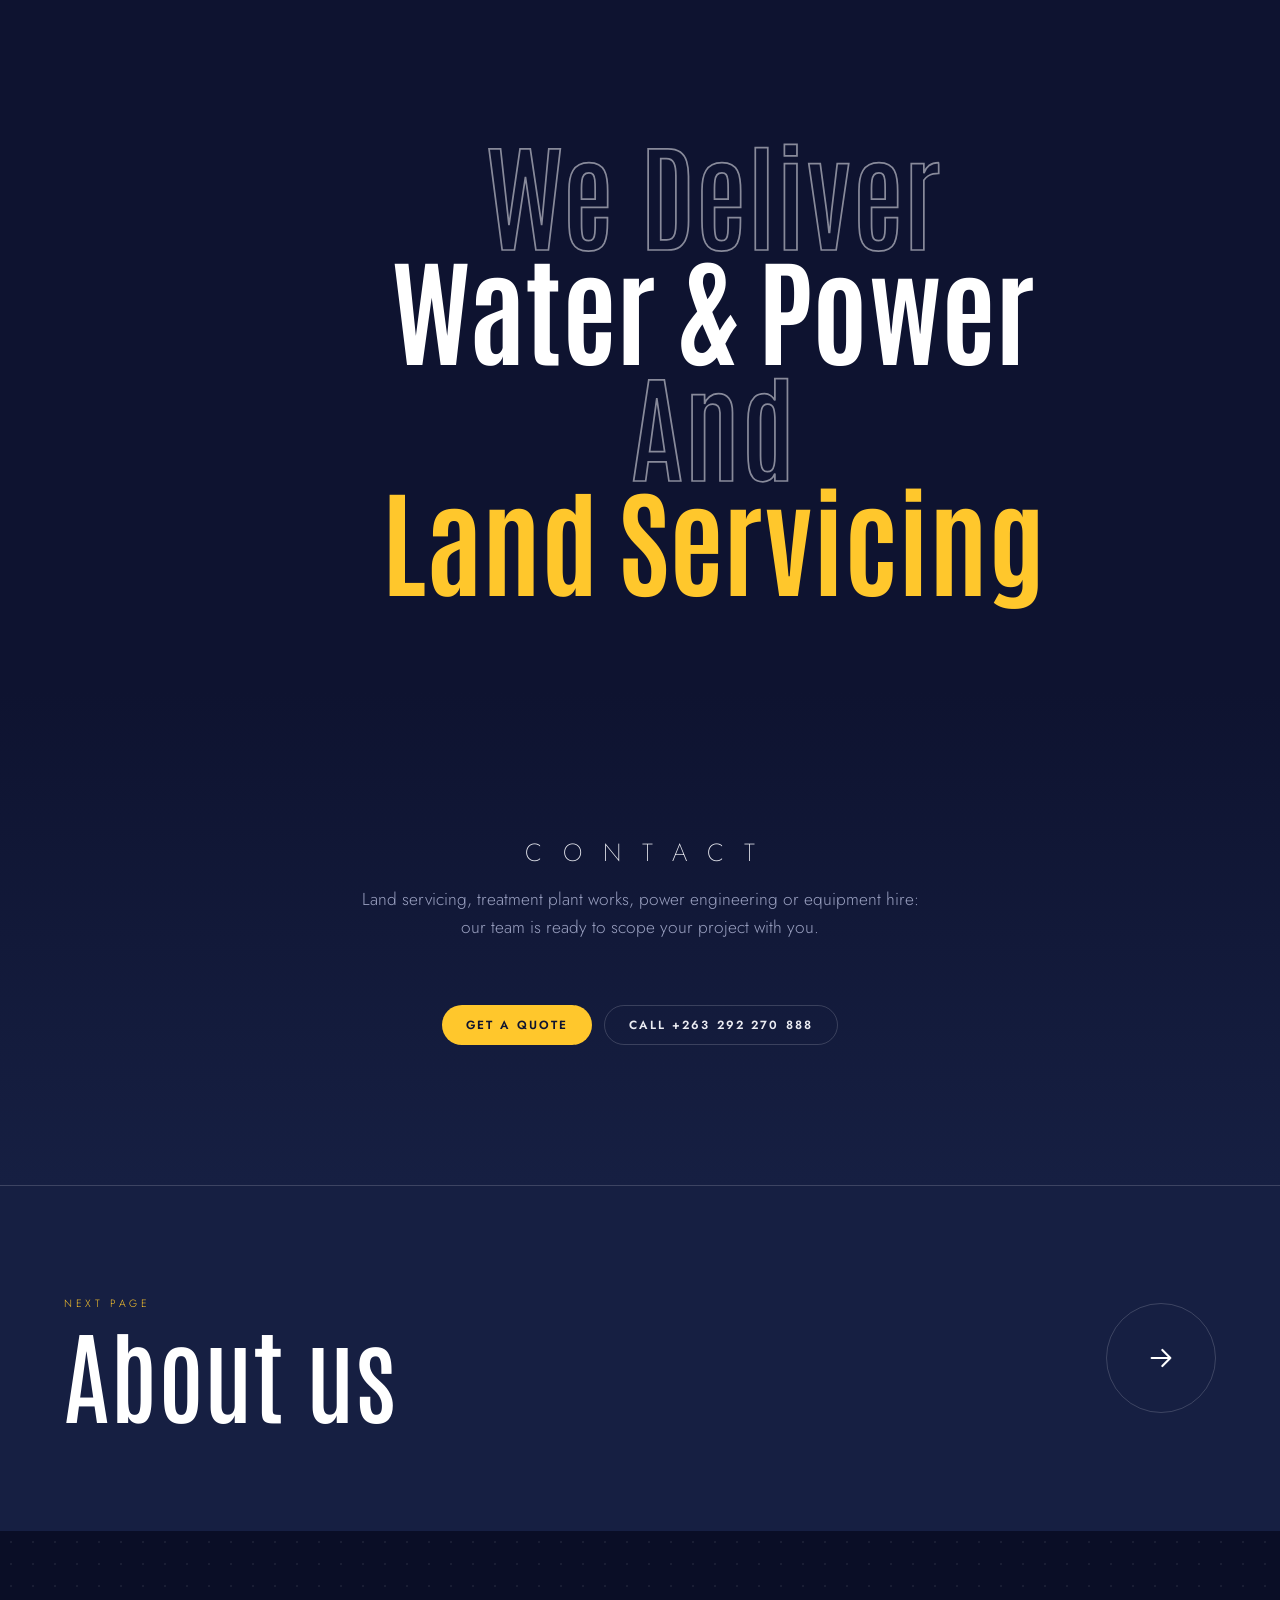
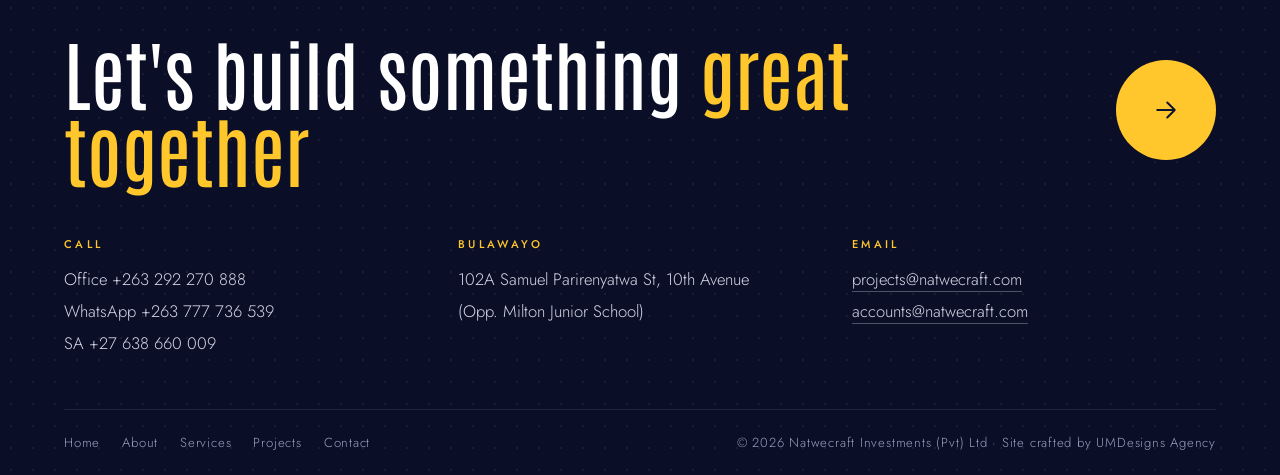
==== commit a079ef59: "Add files via upload" ====
--- a/index.html
+++ b/index.html
@@ -39,7 +39,7 @@
 <!-- ============ HERO ============ -->
 <section id="hero">
   <div class="slides" id="heroSlides">
-    <div class="hs on" data-title="557+ Stands|Commissioned" data-tag="High density residential stands at Luveve North and Emganwini"><div class="bg" style="background-image:url('images/x01.jpg'); background-position:center 30%"></div></div>
+    <div class="hs on" data-title="453 Stands|Commissioned" data-tag="High density residential stands at Luveve North"><div class="bg" style="background-image:url('images/x01.jpg'); background-position:center 30%"></div></div>
     <div class="hs" data-title="Our|people" data-tag="Skilled crews on every site"><div class="bg" style="background-image:url('images/x02.jpg'); background-position:center 35%"></div></div>
     <div class="hs" data-title="Plant and|equipment hire" data-tag="Cranes · excavators · loaders · tippers"><div class="bg" style="background-image:url('images/x03.jpg'); background-position:center 45%"></div></div>
   </div>
@@ -47,8 +47,8 @@
 
   <div class="hero-inner">
     <p class="eyebrow"><span></span>NATWECRAFT INVESTMENTS · EPC</p>
-    <h1 class="hero-title" id="heroTitle" aria-live="polite">557+ Stands<br>Commissioned</h1>
-    <p class="hero-tag" id="heroTag">High density residential stands at Luveve North and Emganwini</p>
+    <h1 class="hero-title" id="heroTitle" aria-live="polite">453 Stands<br>Commissioned</h1>
+    <p class="hero-tag" id="heroTag">High density residential stands at Luveve North</p>
     <a class="explore" href="projects.html"><span class="ic"><svg viewBox="0 0 24 24" width="18" height="18" fill="none" stroke="currentColor" stroke-width="1.6" stroke-linecap="round" stroke-linejoin="round"><path d="M5 12h14M13 6l6 6-6 6"/></svg></span>EXPLORE PROJECTS</a>
   </div>
 
@@ -134,7 +134,7 @@
       <article class="fcard">
         <div class="fimg"><img src="images/x15.jpg" alt="" draggable="false"></div>
         <div class="fic"><svg viewBox="0 0 24 24" fill="none" stroke="currentColor" stroke-width="1.5" stroke-linejoin="round"><path d="M3 17l4-8 4 5 3-4 7 7"/><circle cx="18" cy="6" r="2"/></svg></div>
-        <div class="fbody"><span class="fno">05</span><h3>Lifting &amp; Transportation</h3><p>Mobile cranes, forklifts, tippers and water bowsers for mining, industrial and construction work.</p></div>
+        <div class="fbody"><span class="fno">05</span><h3>Lifting &amp; Transport</h3><p>Mobile cranes, forklifts, tippers and water bowsers for mining, industrial and construction work.</p></div>
       </article>
     </div>
     <div class="fnav">
@@ -151,7 +151,7 @@
 <section class="block band">
   <div class="num" aria-hidden="true">02</div>
   <h2 class="title">EQUIPMENT</h2>
-  <p class="kicker">19 owned units spanning earthmoving, compaction, lifting and transportation, ready for our sites or for hire.</p>
+  <p class="kicker">19 owned units spanning earthmoving, compaction, lifting and transport, ready for our sites or for hire.</p>
   <div class="marquee"><div class="mtrack"><figure><img src="images/t/fleet-crane.jpg" alt="XCMG mobile crane" loading="lazy"><figcaption>XCMG mobile crane</figcaption></figure><figure><img src="images/t/fleet-excavator.jpg" alt="Shantui SE220 excavator" loading="lazy"><figcaption>Shantui SE220 excavator</figcaption></figure><figure><img src="images/t/fleet-loader.jpg" alt="XCMG front end loader" loading="lazy"><figcaption>XCMG front end loader</figcaption></figure><figure><img src="images/t/fleet-grader.jpg" alt="SEM 919 motor grader" loading="lazy"><figcaption>SEM 919 motor grader</figcaption></figure><figure><img src="images/t/fleet-tipper.jpg" alt="Shacman tipper truck" loading="lazy"><figcaption>Shacman tipper truck</figcaption></figure><figure><img src="images/t/fleet-roller.jpg" alt="SEM 518 roller compactor" loading="lazy"><figcaption>SEM 518 roller compactor</figcaption></figure><figure><img src="images/t/fleet-backhoe.jpg" alt="CAT 426 backhoe loader" loading="lazy"><figcaption>CAT 426 backhoe loader</figcaption></figure><figure><img src="images/t/fleet-bowser.jpg" alt="Powerstar water bowser" loading="lazy"><figcaption>Powerstar water bowser</figcaption></figure><figure><img src="images/t/fleet-forklift.jpg" alt="Hyster forklift" loading="lazy"><figcaption>Hyster forklift</figcaption></figure><figure><img src="images/t/fleet-isuzu.jpg" alt="Isuzu 4-tonne truck" loading="lazy"><figcaption>Isuzu 4-tonne truck</figcaption></figure><figure><img aria-hidden="true" src="images/t/fleet-crane.jpg" alt="XCMG mobile crane" loading="lazy"><figcaption>XCMG mobile crane</figcaption></figure><figure><img aria-hidden="true" src="images/t/fleet-excavator.jpg" alt="Shantui SE220 excavator" loading="lazy"><figcaption>Shantui SE220 excavator</figcaption></figure><figure><img aria-hidden="true" src="images/t/fleet-loader.jpg" alt="XCMG front end loader" loading="lazy"><figcaption>XCMG front end loader</figcaption></figure><figure><img aria-hidden="true" src="images/t/fleet-grader.jpg" alt="SEM 919 motor grader" loading="lazy"><figcaption>SEM 919 motor grader</figcaption></figure><figure><img aria-hidden="true" src="images/t/fleet-tipper.jpg" alt="Shacman tipper truck" loading="lazy"><figcaption>Shacman tipper truck</figcaption></figure><figure><img aria-hidden="true" src="images/t/fleet-roller.jpg" alt="SEM 518 roller compactor" loading="lazy"><figcaption>SEM 518 roller compactor</figcaption></figure><figure><img aria-hidden="true" src="images/t/fleet-backhoe.jpg" alt="CAT 426 backhoe loader" loading="lazy"><figcaption>CAT 426 backhoe loader</figcaption></figure><figure><img aria-hidden="true" src="images/t/fleet-bowser.jpg" alt="Powerstar water bowser" loading="lazy"><figcaption>Powerstar water bowser</figcaption></figure><figure><img aria-hidden="true" src="images/t/fleet-forklift.jpg" alt="Hyster forklift" loading="lazy"><figcaption>Hyster forklift</figcaption></figure><figure><img aria-hidden="true" src="images/t/fleet-isuzu.jpg" alt="Isuzu 4-tonne truck" loading="lazy"><figcaption>Isuzu 4-tonne truck</figcaption></figure></div></div>
   <div class="more"><a class="pill ghost" href="services.html#fleet">SEE ALL EQUIPMENT <span class="ar">&rarr;</span></a></div>
 </section>
@@ -177,13 +177,12 @@
 </section>
 
 <!-- ============ BIG TYPE ============ -->
-<section class="bigtype" aria-label="We deliver land development, engineering and civil works.">
+<section class="bigtype" aria-label="Water, power and land">
   <div class="bt" data-bt>
     <span class="o">we deliver</span>
-    <span>land development,</span>
-    <span>engineering</span>
+    <span>water &amp; power</span>
     <span class="o">and</span>
-    <span class="y">civil works.</span>
+    <span class="y">land servicing</span>
   </div>
 </section>
 
@@ -228,7 +227,7 @@
   </div>
   <div class="ft-bot">
     <nav aria-label="Footer"><a href="index.html">Home</a><a href="about.html">About</a><a href="services.html">Services</a><a href="projects.html">Projects</a><a href="contact.html">Contact</a></nav>
-    <span>&copy; <span class="year"></span> Natwecraft Investments (Pvt) Ltd · Site crafted by <a class="ft-credit" href="https://umdesignsagency.com/" target="_blank" rel="noopener">UMDesigns Agency</a></span>
+    <span>&copy; <span class="year"></span> Natwecraft Investments (Pvt) Ltd · Site crafted by UMDesigns Agency</span>
   </div>
 </footer>
 
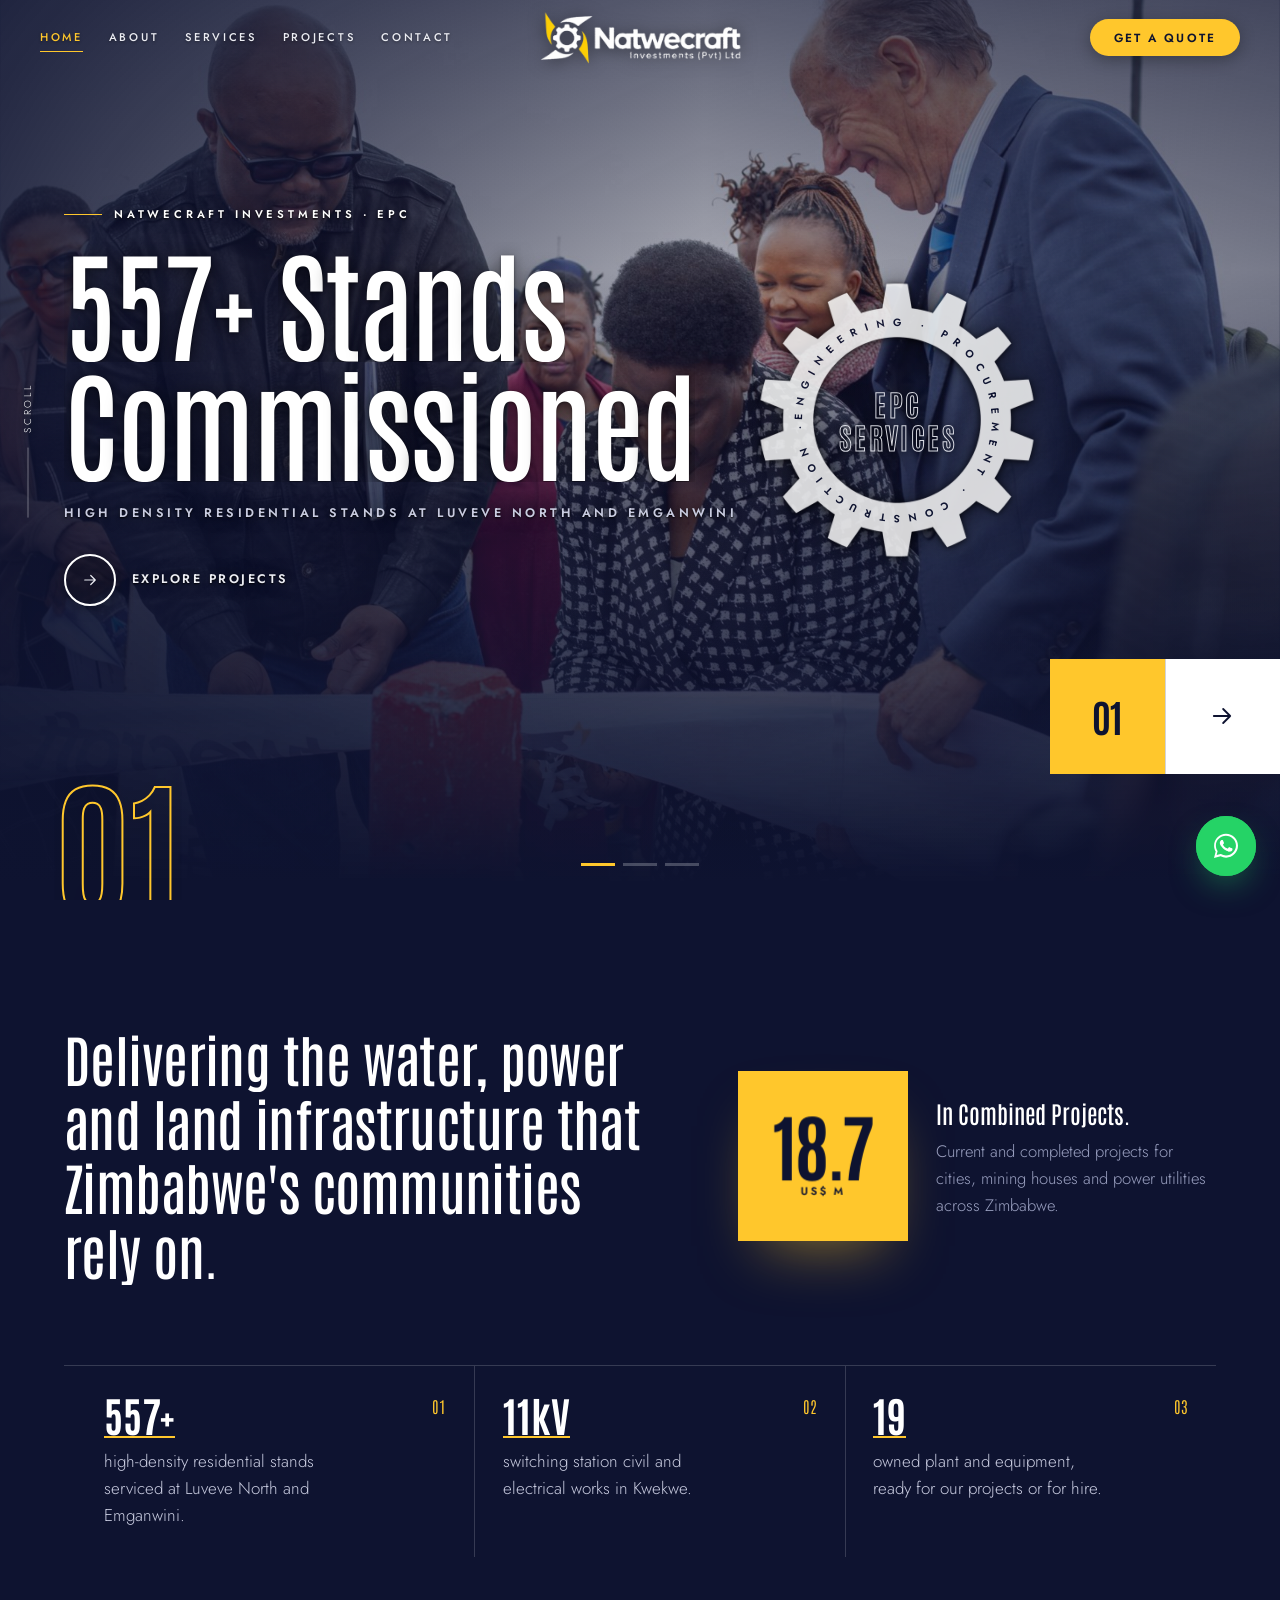
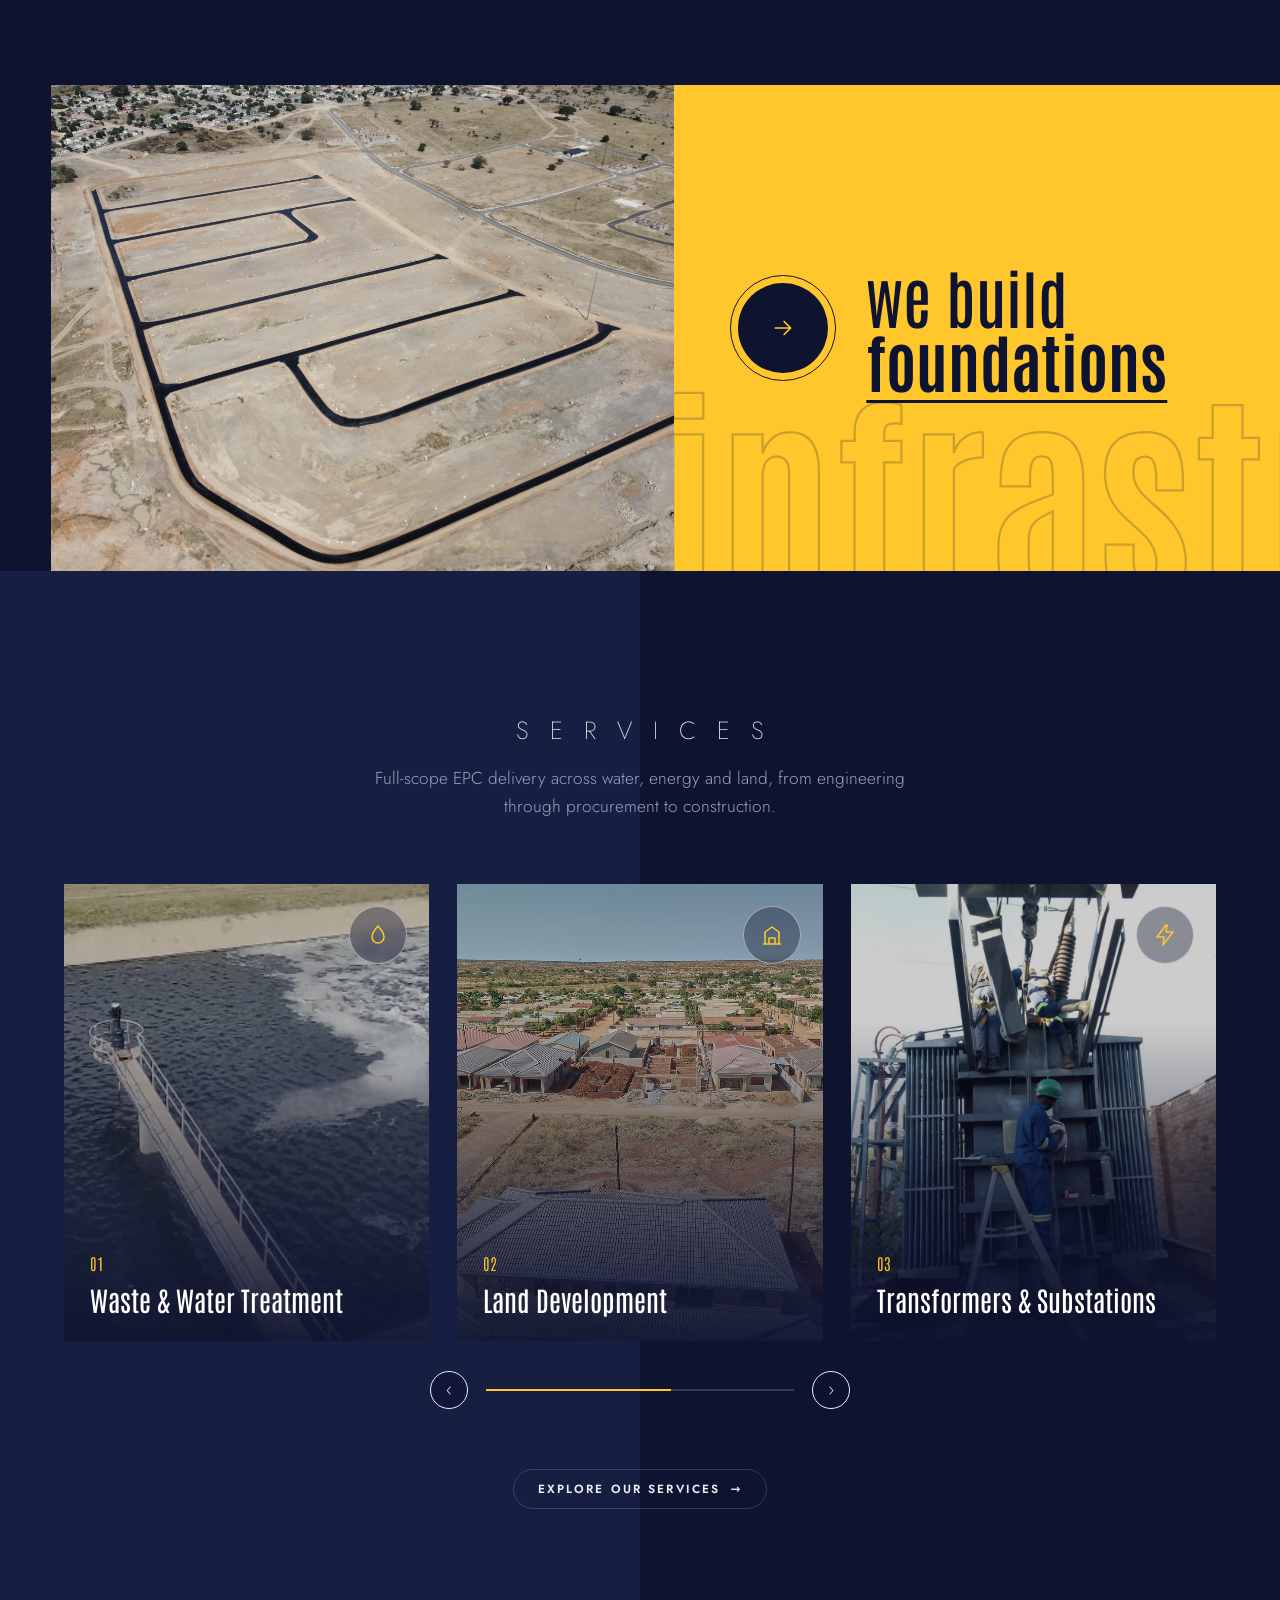
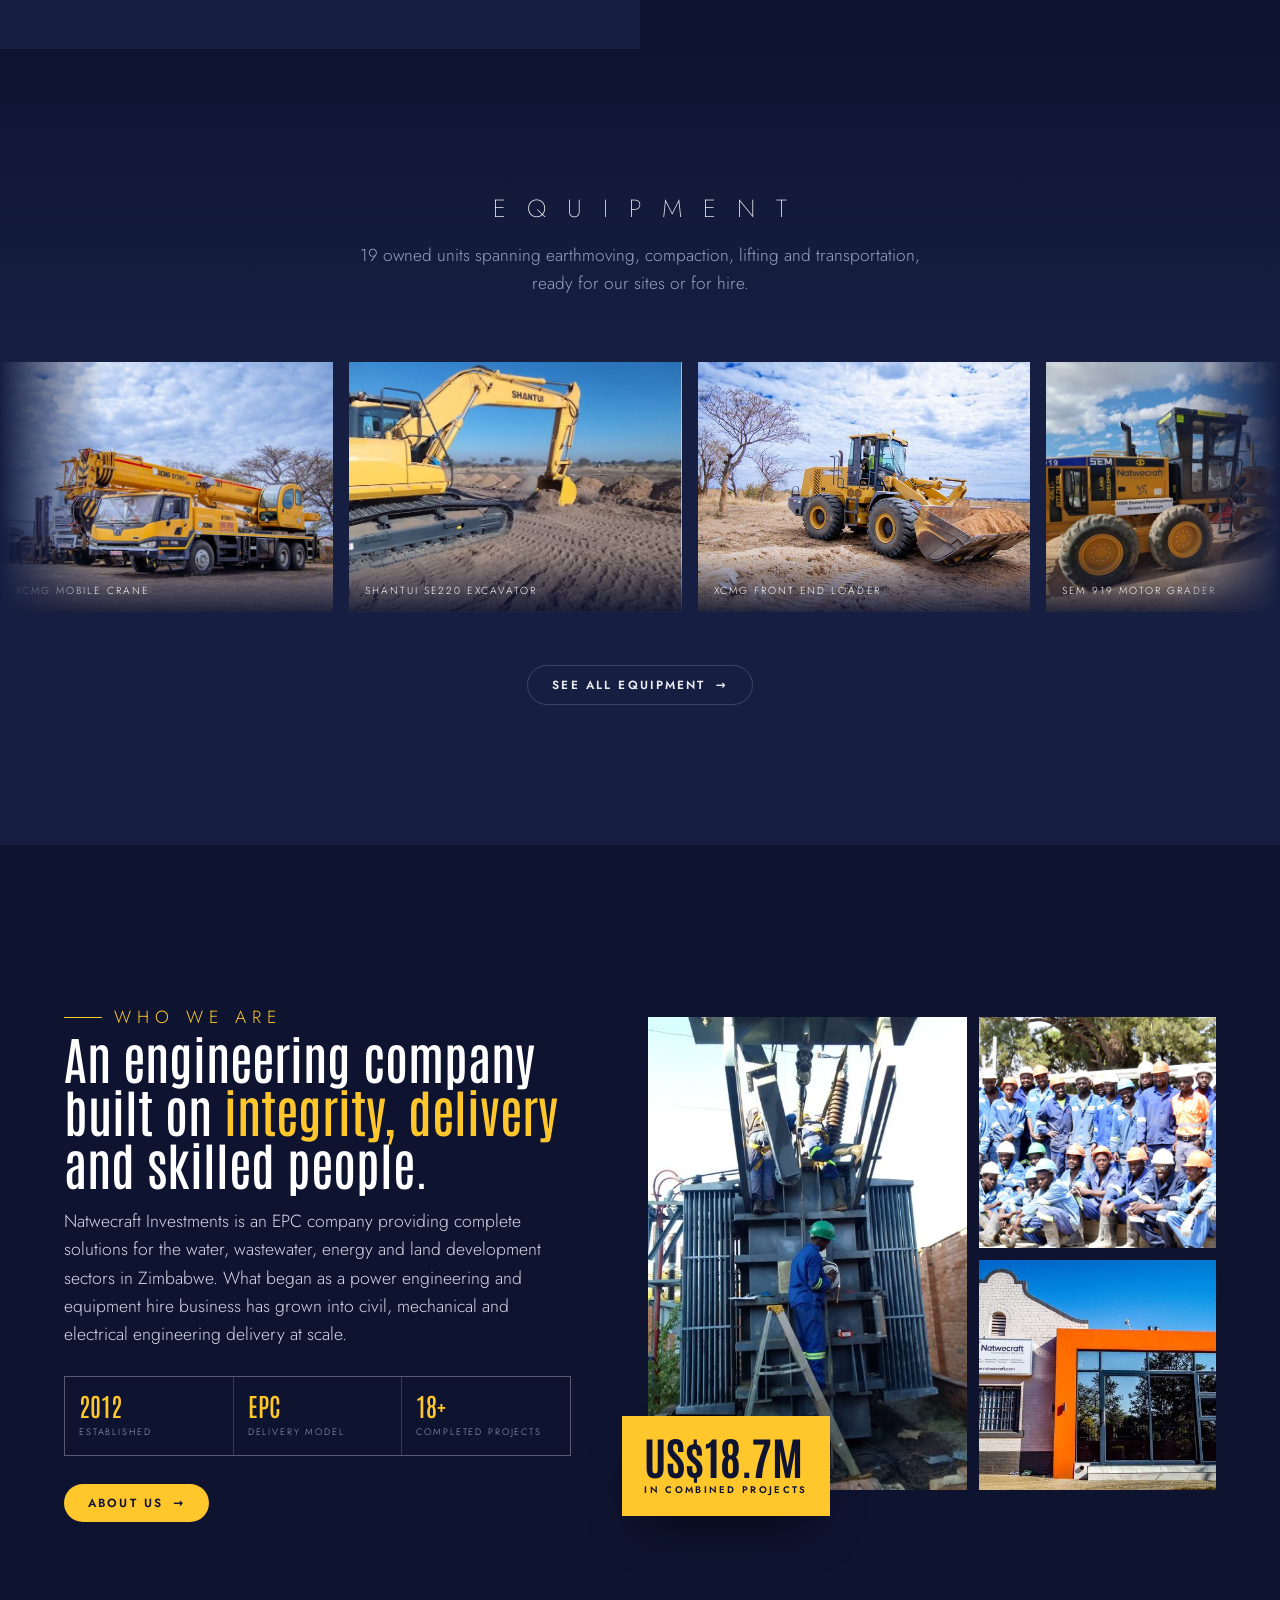
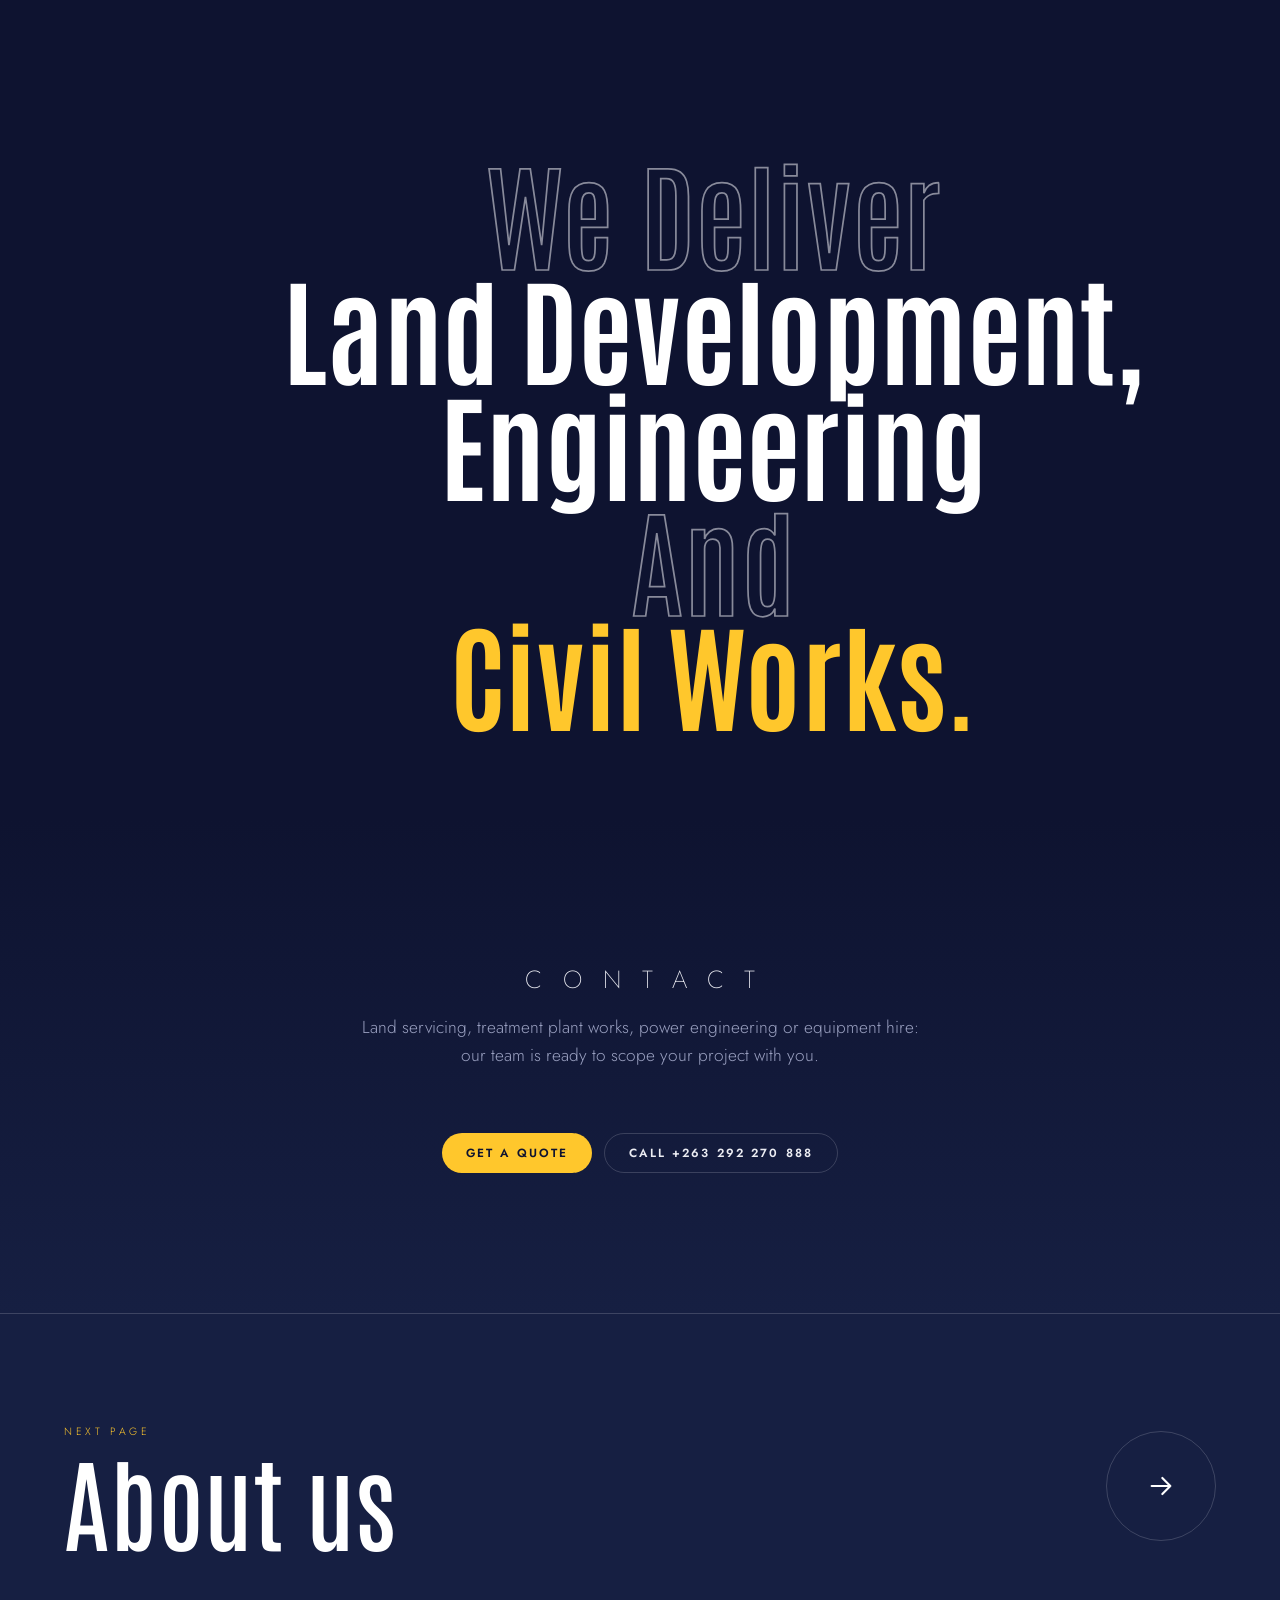
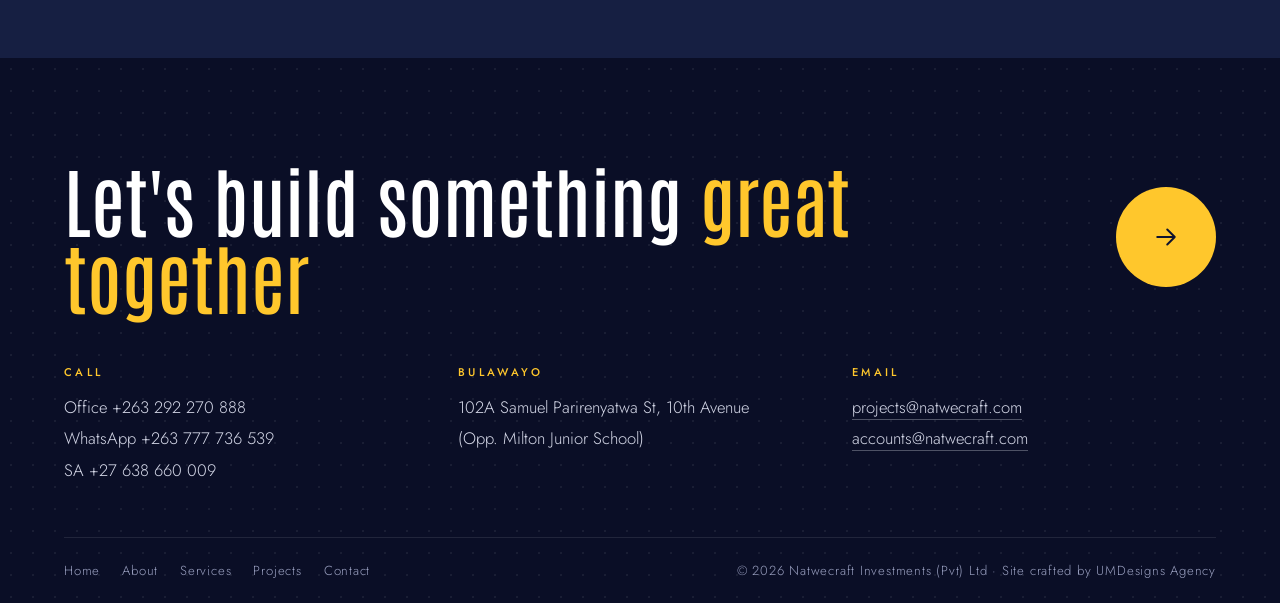
==== commit 0e70acad: "Add files via upload" ====
--- a/index.html
+++ b/index.html
@@ -39,7 +39,7 @@
 <!-- ============ HERO ============ -->
 <section id="hero">
   <div class="slides" id="heroSlides">
-    <div class="hs on" data-title="453 Stands|Commissioned" data-tag="High density residential stands at Luveve North"><div class="bg" style="background-image:url('images/x01.jpg'); background-position:center 30%"></div></div>
+    <div class="hs on" data-title="557+ Stands|Commissioned" data-tag="High density residential stands at Luveve North and Emganwini"><div class="bg" style="background-image:url('images/x01.jpg'); background-position:center 30%"></div></div>
     <div class="hs" data-title="Our|people" data-tag="Skilled crews on every site"><div class="bg" style="background-image:url('images/x02.jpg'); background-position:center 35%"></div></div>
     <div class="hs" data-title="Plant and|equipment hire" data-tag="Cranes · excavators · loaders · tippers"><div class="bg" style="background-image:url('images/x03.jpg'); background-position:center 45%"></div></div>
   </div>
@@ -47,8 +47,8 @@
 
   <div class="hero-inner">
     <p class="eyebrow"><span></span>NATWECRAFT INVESTMENTS · EPC</p>
-    <h1 class="hero-title" id="heroTitle" aria-live="polite">453 Stands<br>Commissioned</h1>
-    <p class="hero-tag" id="heroTag">High density residential stands at Luveve North</p>
+    <h1 class="hero-title" id="heroTitle" aria-live="polite">557+ Stands<br>Commissioned</h1>
+    <p class="hero-tag" id="heroTag">High density residential stands at Luveve North and Emganwini</p>
     <a class="explore" href="projects.html"><span class="ic"><svg viewBox="0 0 24 24" width="18" height="18" fill="none" stroke="currentColor" stroke-width="1.6" stroke-linecap="round" stroke-linejoin="round"><path d="M5 12h14M13 6l6 6-6 6"/></svg></span>EXPLORE PROJECTS</a>
   </div>
 
@@ -84,7 +84,7 @@
     </div>
   </div>
   <ol class="points">
-    <li><p><b>453</b> high-density residential stands serviced at Luveve North.</p><span>01</span></li>
+    <li><p><b>557+</b> high-density residential stands serviced at Luveve North and Emganwini.</p><span>01</span></li>
     <li><p><b>11kV</b> switching station civil and electrical works in Kwekwe.</p><span>02</span></li>
     <li><p><b>19</b> owned plant and equipment, ready for our projects or for hire.</p><span>03</span></li>
   </ol>
@@ -134,7 +134,7 @@
       <article class="fcard">
         <div class="fimg"><img src="images/x15.jpg" alt="" draggable="false"></div>
         <div class="fic"><svg viewBox="0 0 24 24" fill="none" stroke="currentColor" stroke-width="1.5" stroke-linejoin="round"><path d="M3 17l4-8 4 5 3-4 7 7"/><circle cx="18" cy="6" r="2"/></svg></div>
-        <div class="fbody"><span class="fno">05</span><h3>Lifting &amp; Transport</h3><p>Mobile cranes, forklifts, tippers and water bowsers for mining, industrial and construction work.</p></div>
+        <div class="fbody"><span class="fno">05</span><h3>Lifting &amp; Transportation</h3><p>Mobile cranes, forklifts, tippers and water bowsers for mining, industrial and construction work.</p></div>
       </article>
     </div>
     <div class="fnav">
@@ -151,7 +151,7 @@
 <section class="block band">
   <div class="num" aria-hidden="true">02</div>
   <h2 class="title">EQUIPMENT</h2>
-  <p class="kicker">19 owned units spanning earthmoving, compaction, lifting and transport, ready for our sites or for hire.</p>
+  <p class="kicker">19 owned units spanning earthmoving, compaction, lifting and transportation, ready for our sites or for hire.</p>
   <div class="marquee"><div class="mtrack"><figure><img src="images/t/fleet-crane.jpg" alt="XCMG mobile crane" loading="lazy"><figcaption>XCMG mobile crane</figcaption></figure><figure><img src="images/t/fleet-excavator.jpg" alt="Shantui SE220 excavator" loading="lazy"><figcaption>Shantui SE220 excavator</figcaption></figure><figure><img src="images/t/fleet-loader.jpg" alt="XCMG front end loader" loading="lazy"><figcaption>XCMG front end loader</figcaption></figure><figure><img src="images/t/fleet-grader.jpg" alt="SEM 919 motor grader" loading="lazy"><figcaption>SEM 919 motor grader</figcaption></figure><figure><img src="images/t/fleet-tipper.jpg" alt="Shacman tipper truck" loading="lazy"><figcaption>Shacman tipper truck</figcaption></figure><figure><img src="images/t/fleet-roller.jpg" alt="SEM 518 roller compactor" loading="lazy"><figcaption>SEM 518 roller compactor</figcaption></figure><figure><img src="images/t/fleet-backhoe.jpg" alt="CAT 426 backhoe loader" loading="lazy"><figcaption>CAT 426 backhoe loader</figcaption></figure><figure><img src="images/t/fleet-bowser.jpg" alt="Powerstar water bowser" loading="lazy"><figcaption>Powerstar water bowser</figcaption></figure><figure><img src="images/t/fleet-forklift.jpg" alt="Hyster forklift" loading="lazy"><figcaption>Hyster forklift</figcaption></figure><figure><img src="images/t/fleet-isuzu.jpg" alt="Isuzu 4-tonne truck" loading="lazy"><figcaption>Isuzu 4-tonne truck</figcaption></figure><figure><img aria-hidden="true" src="images/t/fleet-crane.jpg" alt="XCMG mobile crane" loading="lazy"><figcaption>XCMG mobile crane</figcaption></figure><figure><img aria-hidden="true" src="images/t/fleet-excavator.jpg" alt="Shantui SE220 excavator" loading="lazy"><figcaption>Shantui SE220 excavator</figcaption></figure><figure><img aria-hidden="true" src="images/t/fleet-loader.jpg" alt="XCMG front end loader" loading="lazy"><figcaption>XCMG front end loader</figcaption></figure><figure><img aria-hidden="true" src="images/t/fleet-grader.jpg" alt="SEM 919 motor grader" loading="lazy"><figcaption>SEM 919 motor grader</figcaption></figure><figure><img aria-hidden="true" src="images/t/fleet-tipper.jpg" alt="Shacman tipper truck" loading="lazy"><figcaption>Shacman tipper truck</figcaption></figure><figure><img aria-hidden="true" src="images/t/fleet-roller.jpg" alt="SEM 518 roller compactor" loading="lazy"><figcaption>SEM 518 roller compactor</figcaption></figure><figure><img aria-hidden="true" src="images/t/fleet-backhoe.jpg" alt="CAT 426 backhoe loader" loading="lazy"><figcaption>CAT 426 backhoe loader</figcaption></figure><figure><img aria-hidden="true" src="images/t/fleet-bowser.jpg" alt="Powerstar water bowser" loading="lazy"><figcaption>Powerstar water bowser</figcaption></figure><figure><img aria-hidden="true" src="images/t/fleet-forklift.jpg" alt="Hyster forklift" loading="lazy"><figcaption>Hyster forklift</figcaption></figure><figure><img aria-hidden="true" src="images/t/fleet-isuzu.jpg" alt="Isuzu 4-tonne truck" loading="lazy"><figcaption>Isuzu 4-tonne truck</figcaption></figure></div></div>
   <div class="more"><a class="pill ghost" href="services.html#fleet">SEE ALL EQUIPMENT <span class="ar">&rarr;</span></a></div>
 </section>
@@ -171,18 +171,19 @@
       <figure><img src="images/t/fern-transformer.jpg" alt="Natwecraft crew working on a power transformer" loading="lazy"></figure>
       <figure><img src="images/x09.jpg" alt="The Natwecraft project team on site" loading="lazy"></figure>
       <figure><img src="images/t/office-after-front.jpg" alt="Natwecraft office after renovation" loading="lazy"></figure>
-      <div class="stamp"><b>US$18.7M</b><span>PROJECT BOOK</span></div>
+      <div class="stamp"><b>US$18.7M</b><span>IN COMBINED PROJECTS</span></div>
     </div>
   </div>
 </section>
 
 <!-- ============ BIG TYPE ============ -->
-<section class="bigtype" aria-label="Water, power and land">
+<section class="bigtype" aria-label="We deliver land development, engineering and civil works.">
   <div class="bt" data-bt>
     <span class="o">we deliver</span>
-    <span>water &amp; power</span>
+    <span>land development,</span>
+    <span>engineering</span>
     <span class="o">and</span>
-    <span class="y">land servicing</span>
+    <span class="y">civil works.</span>
   </div>
 </section>
 
@@ -227,7 +228,7 @@
   </div>
   <div class="ft-bot">
     <nav aria-label="Footer"><a href="index.html">Home</a><a href="about.html">About</a><a href="services.html">Services</a><a href="projects.html">Projects</a><a href="contact.html">Contact</a></nav>
-    <span>&copy; <span class="year"></span> Natwecraft Investments (Pvt) Ltd · Site crafted by UMDesigns Agency</span>
+    <span>&copy; <span class="year"></span> Natwecraft Investments (Pvt) Ltd · Site crafted by <a class="ft-credit" href="https://umdesignsagency.com/" target="_blank" rel="noopener">UMDesigns Agency</a></span>
   </div>
 </footer>
 
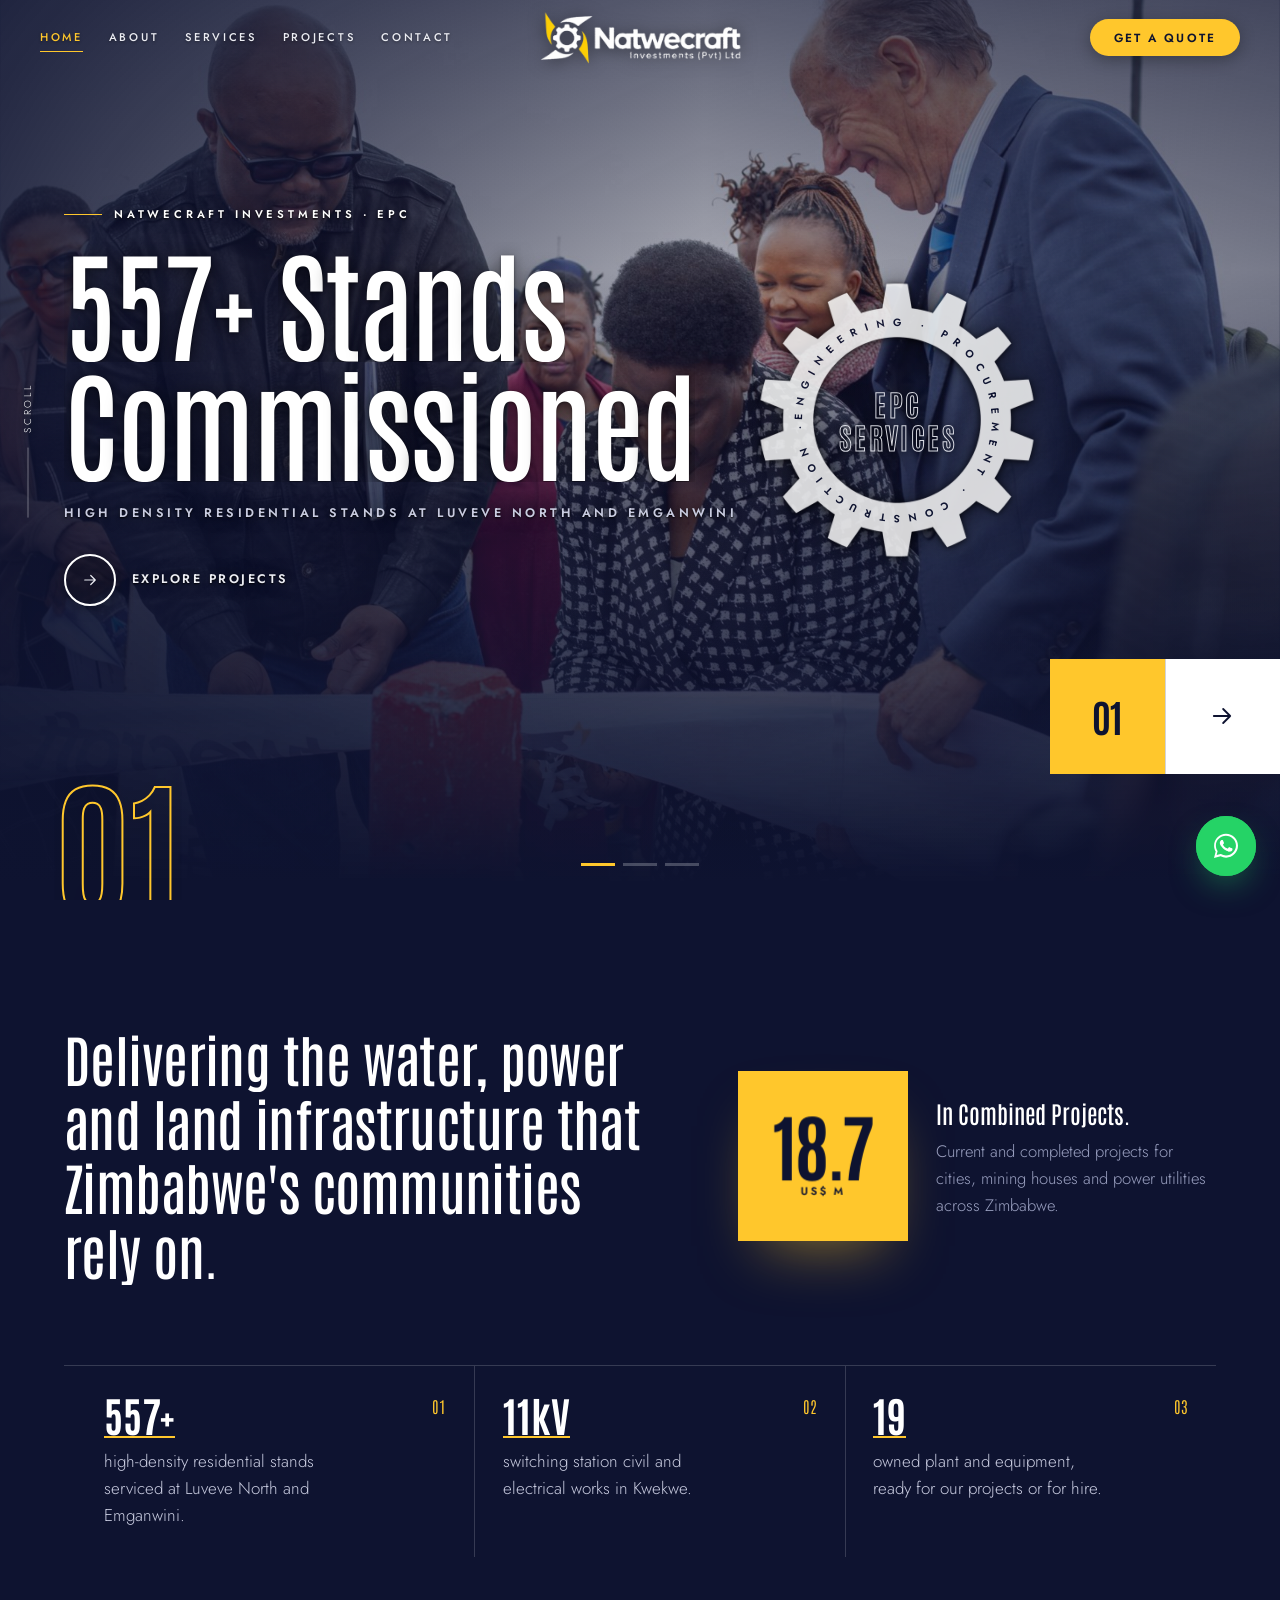
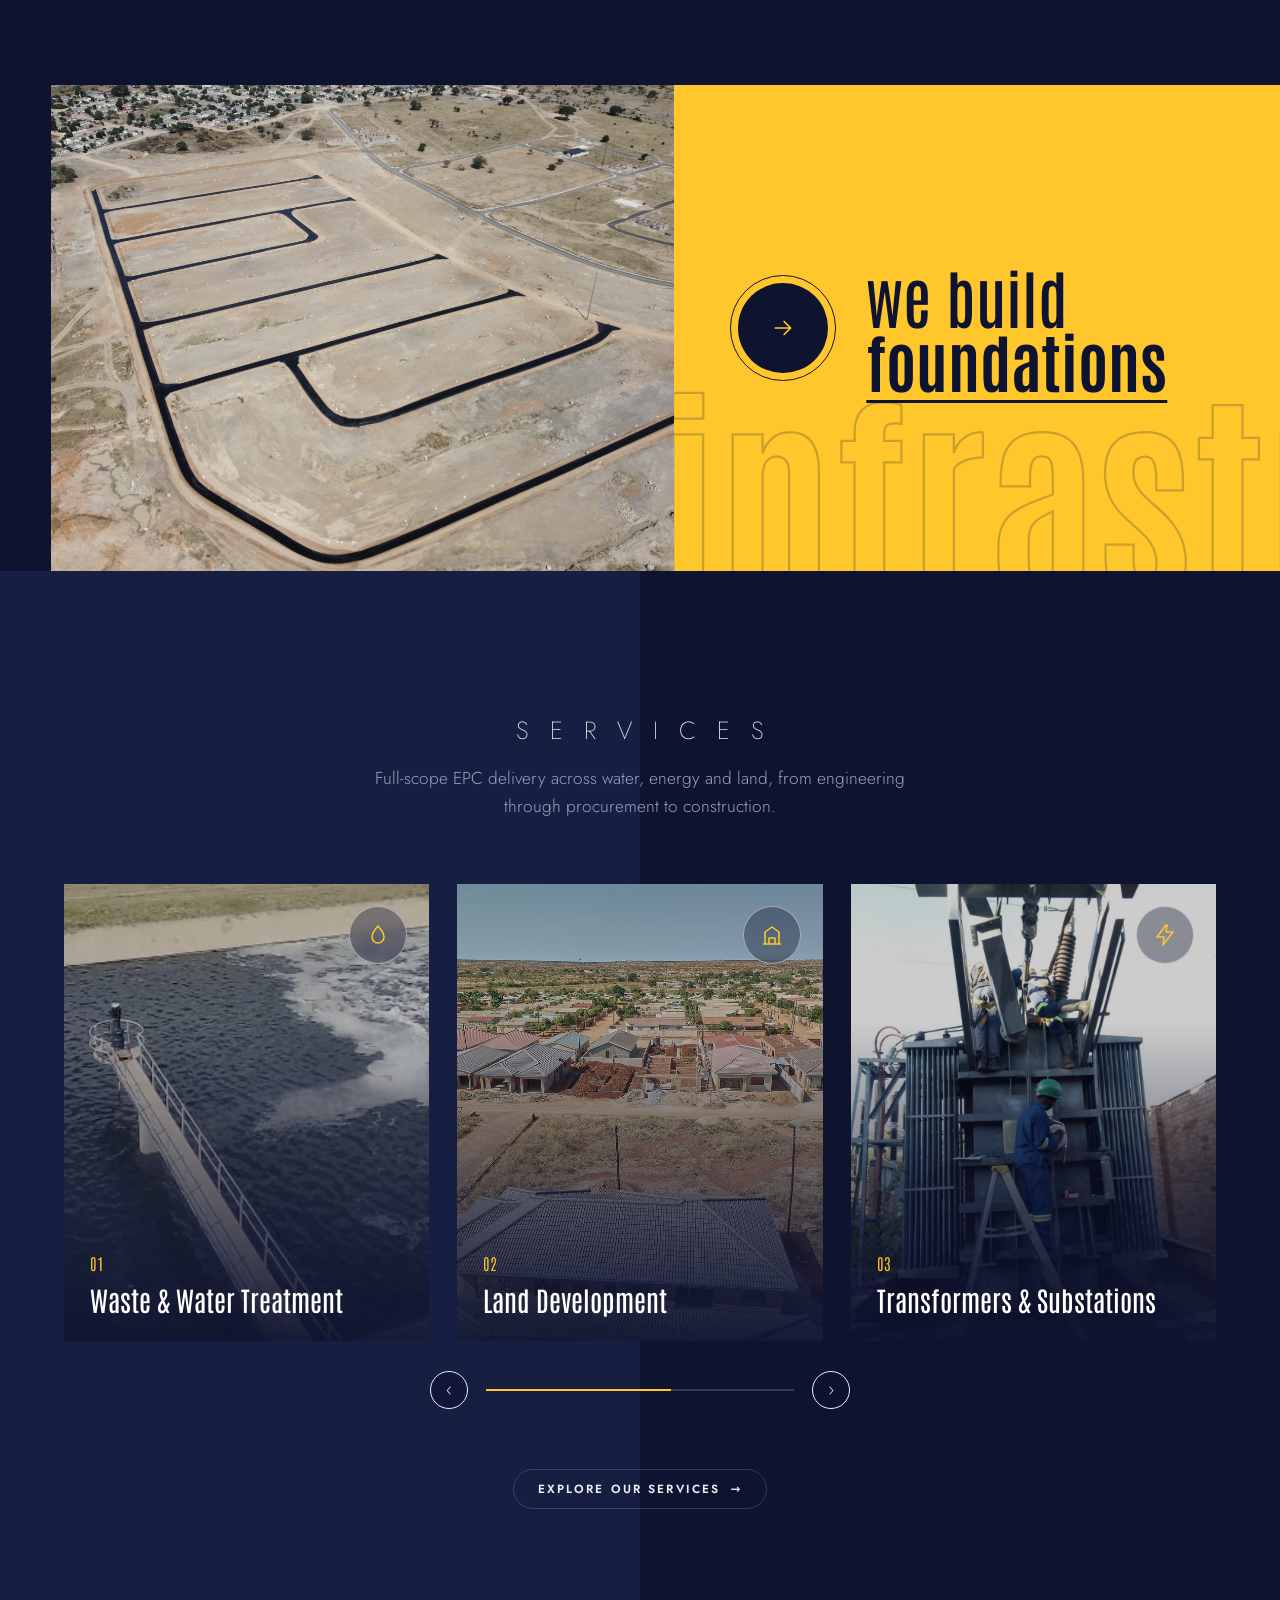
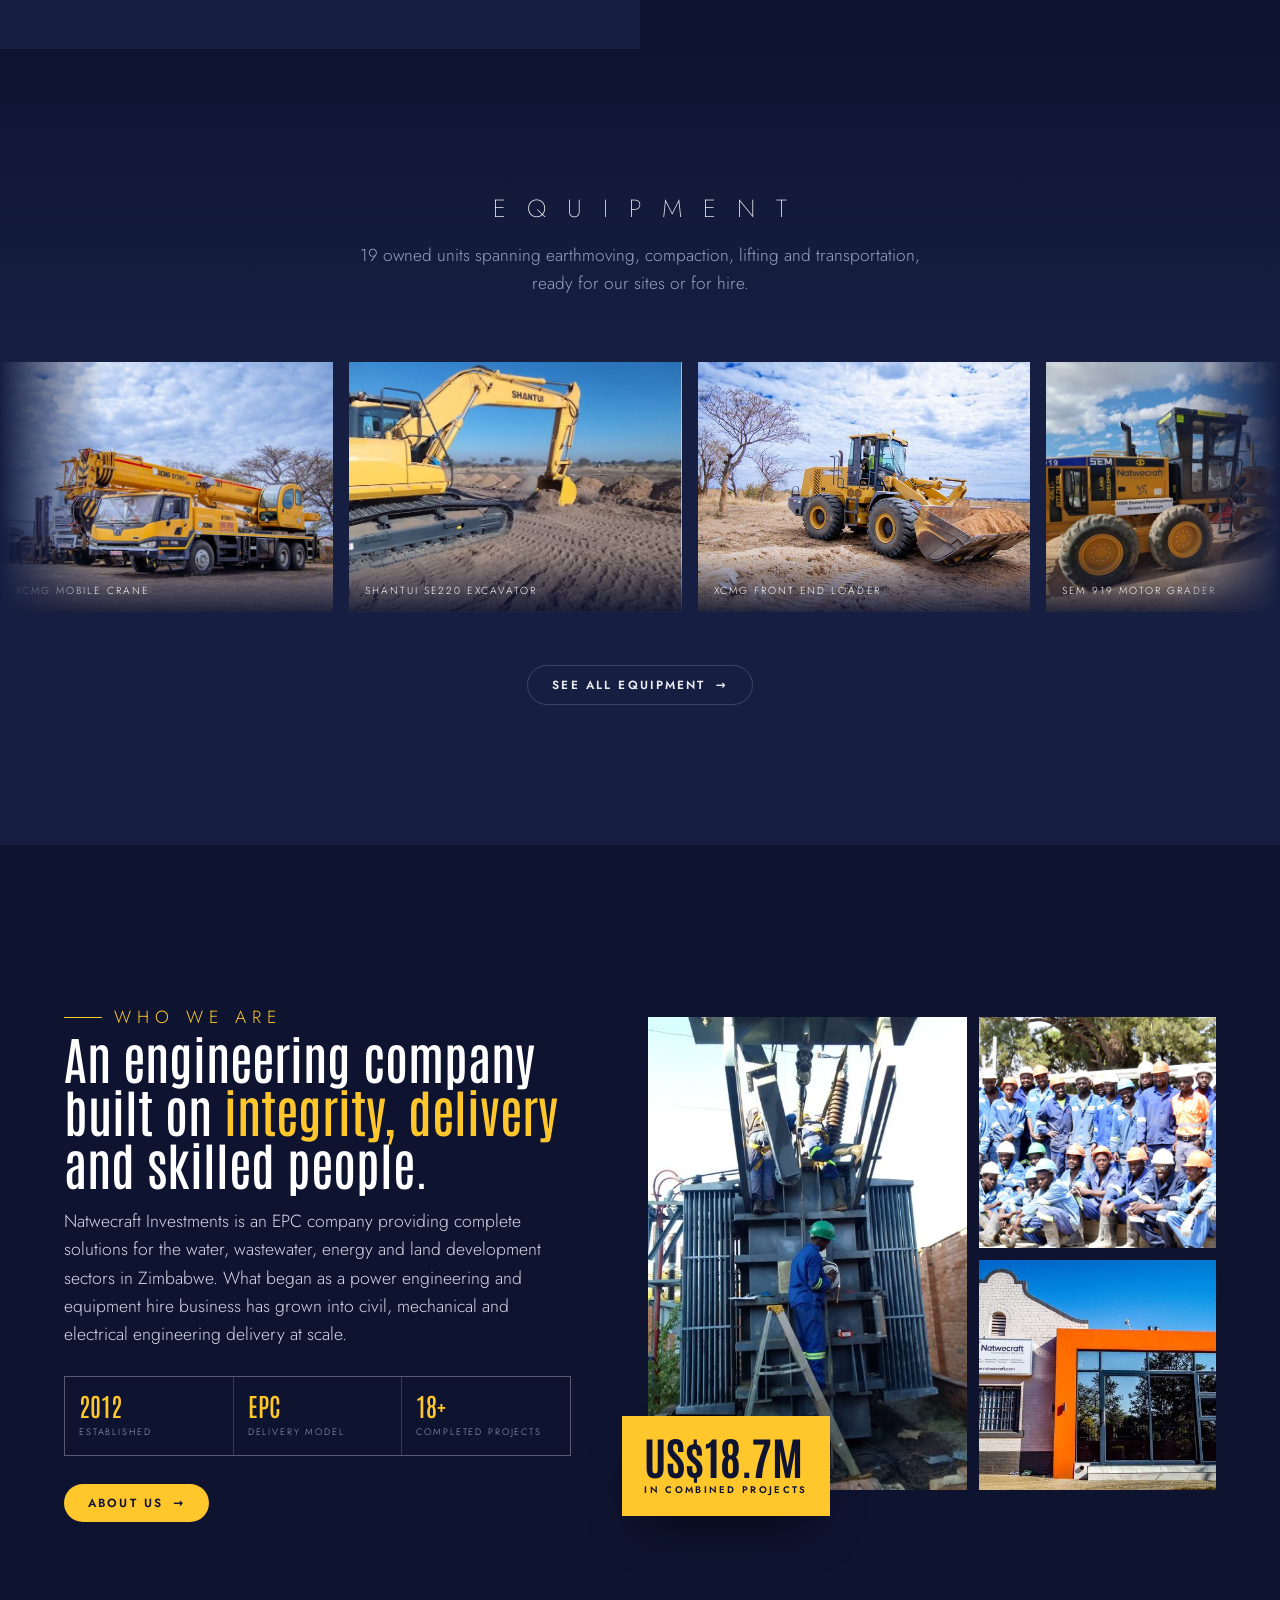
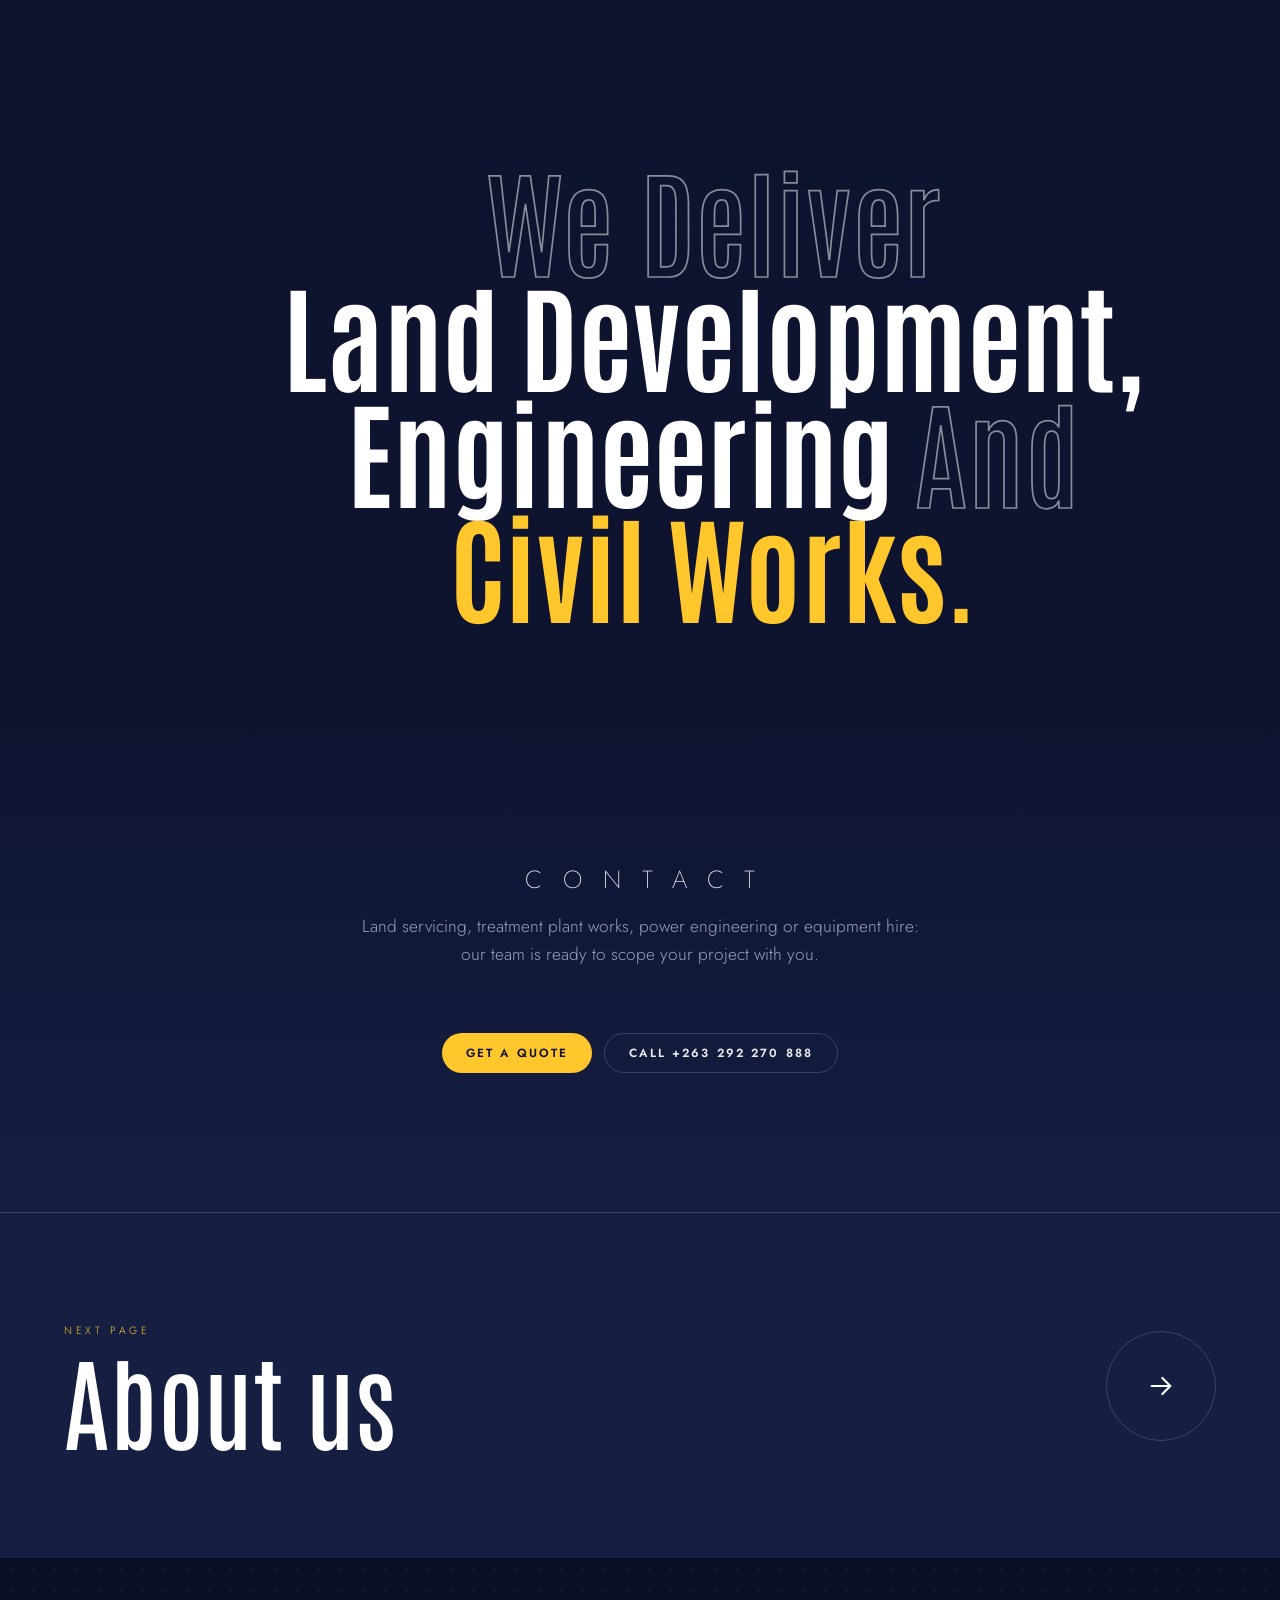
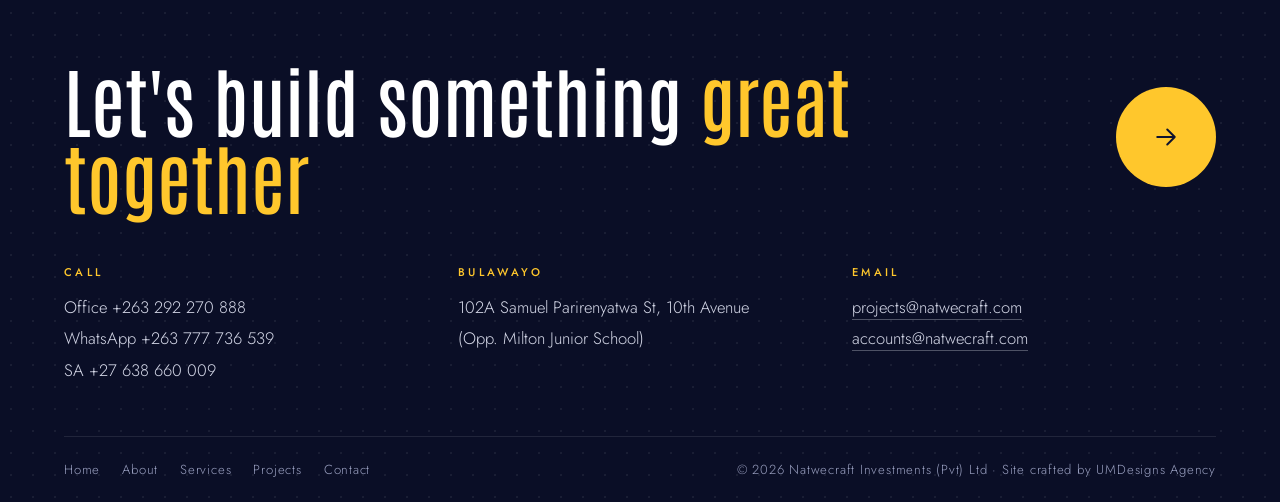
==== commit 0d1b1eb2: "Add files via upload" ====
--- a/index.html
+++ b/index.html
@@ -181,8 +181,7 @@
   <div class="bt" data-bt>
     <span class="o">we deliver</span>
     <span>land development,</span>
-    <span>engineering</span>
-    <span class="o">and</span>
+    <span>engineering <span class="o">and</span></span>
     <span class="y">civil works.</span>
   </div>
 </section>
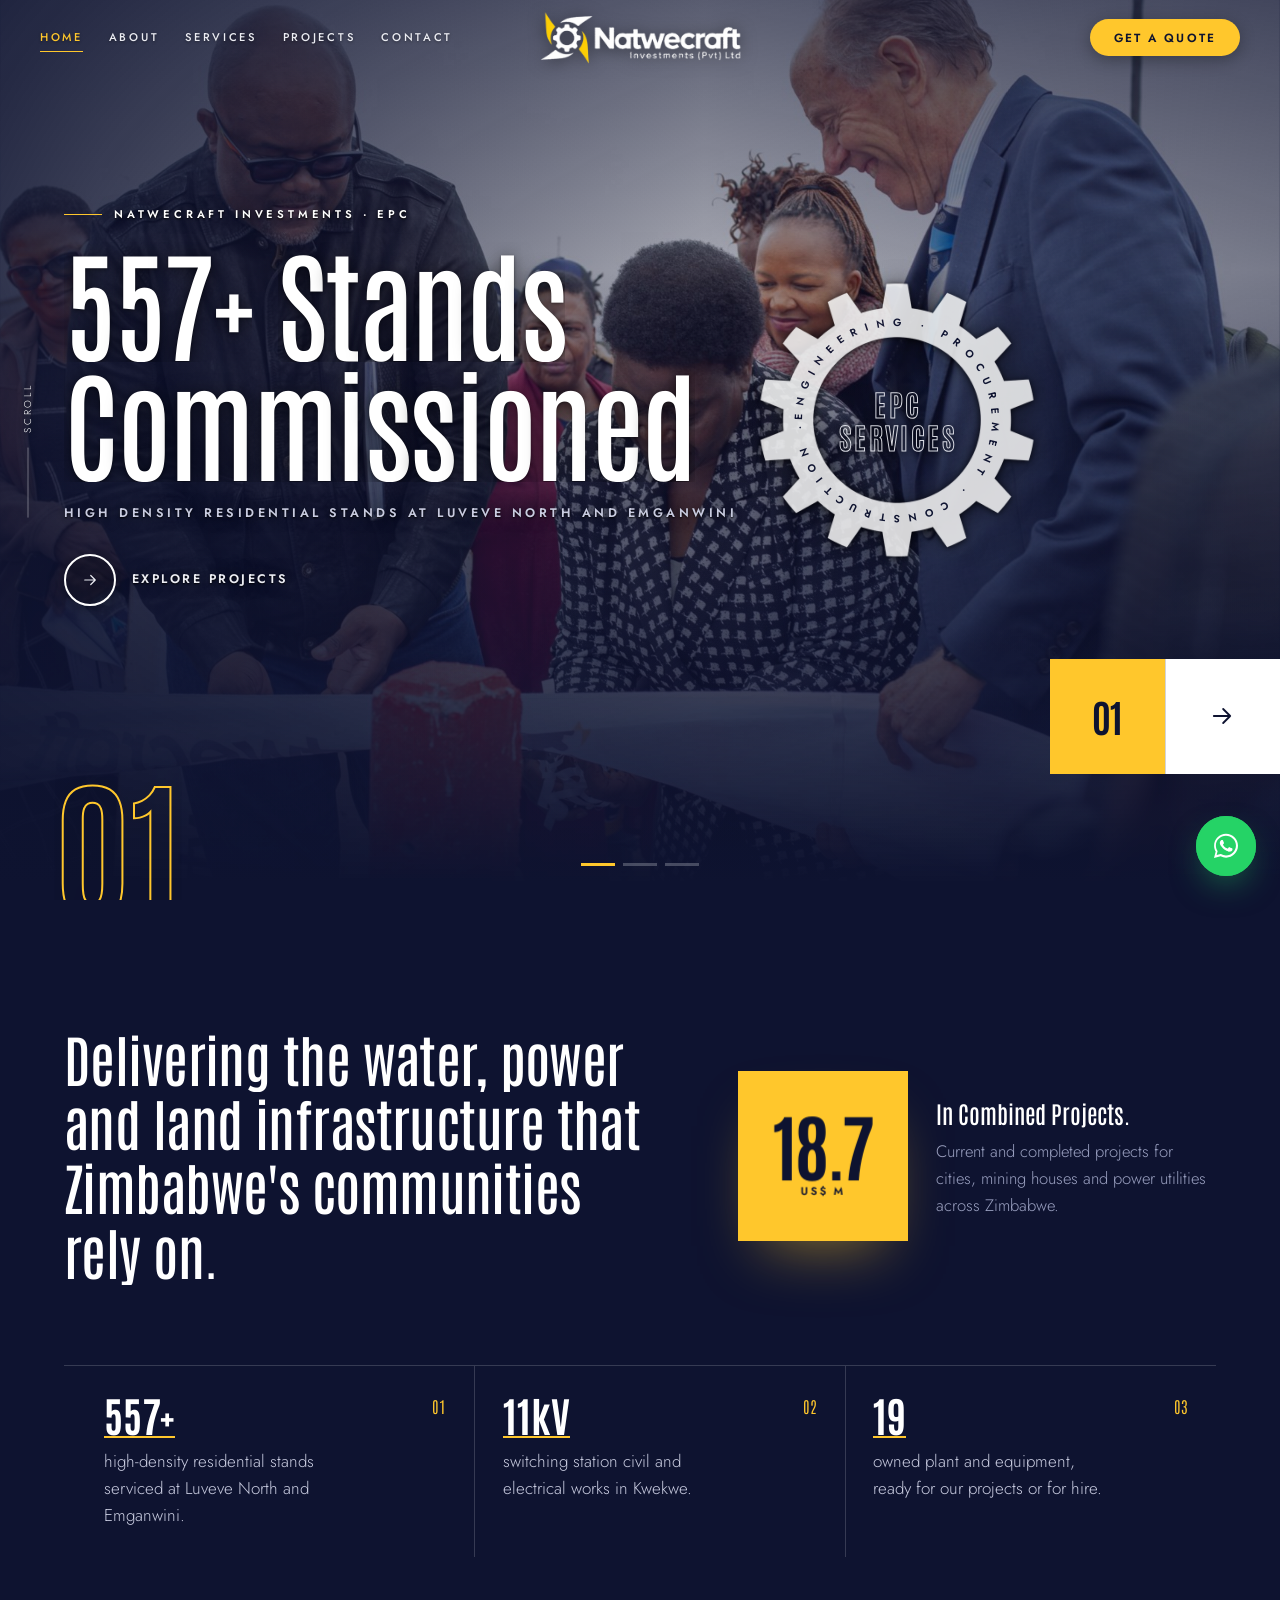
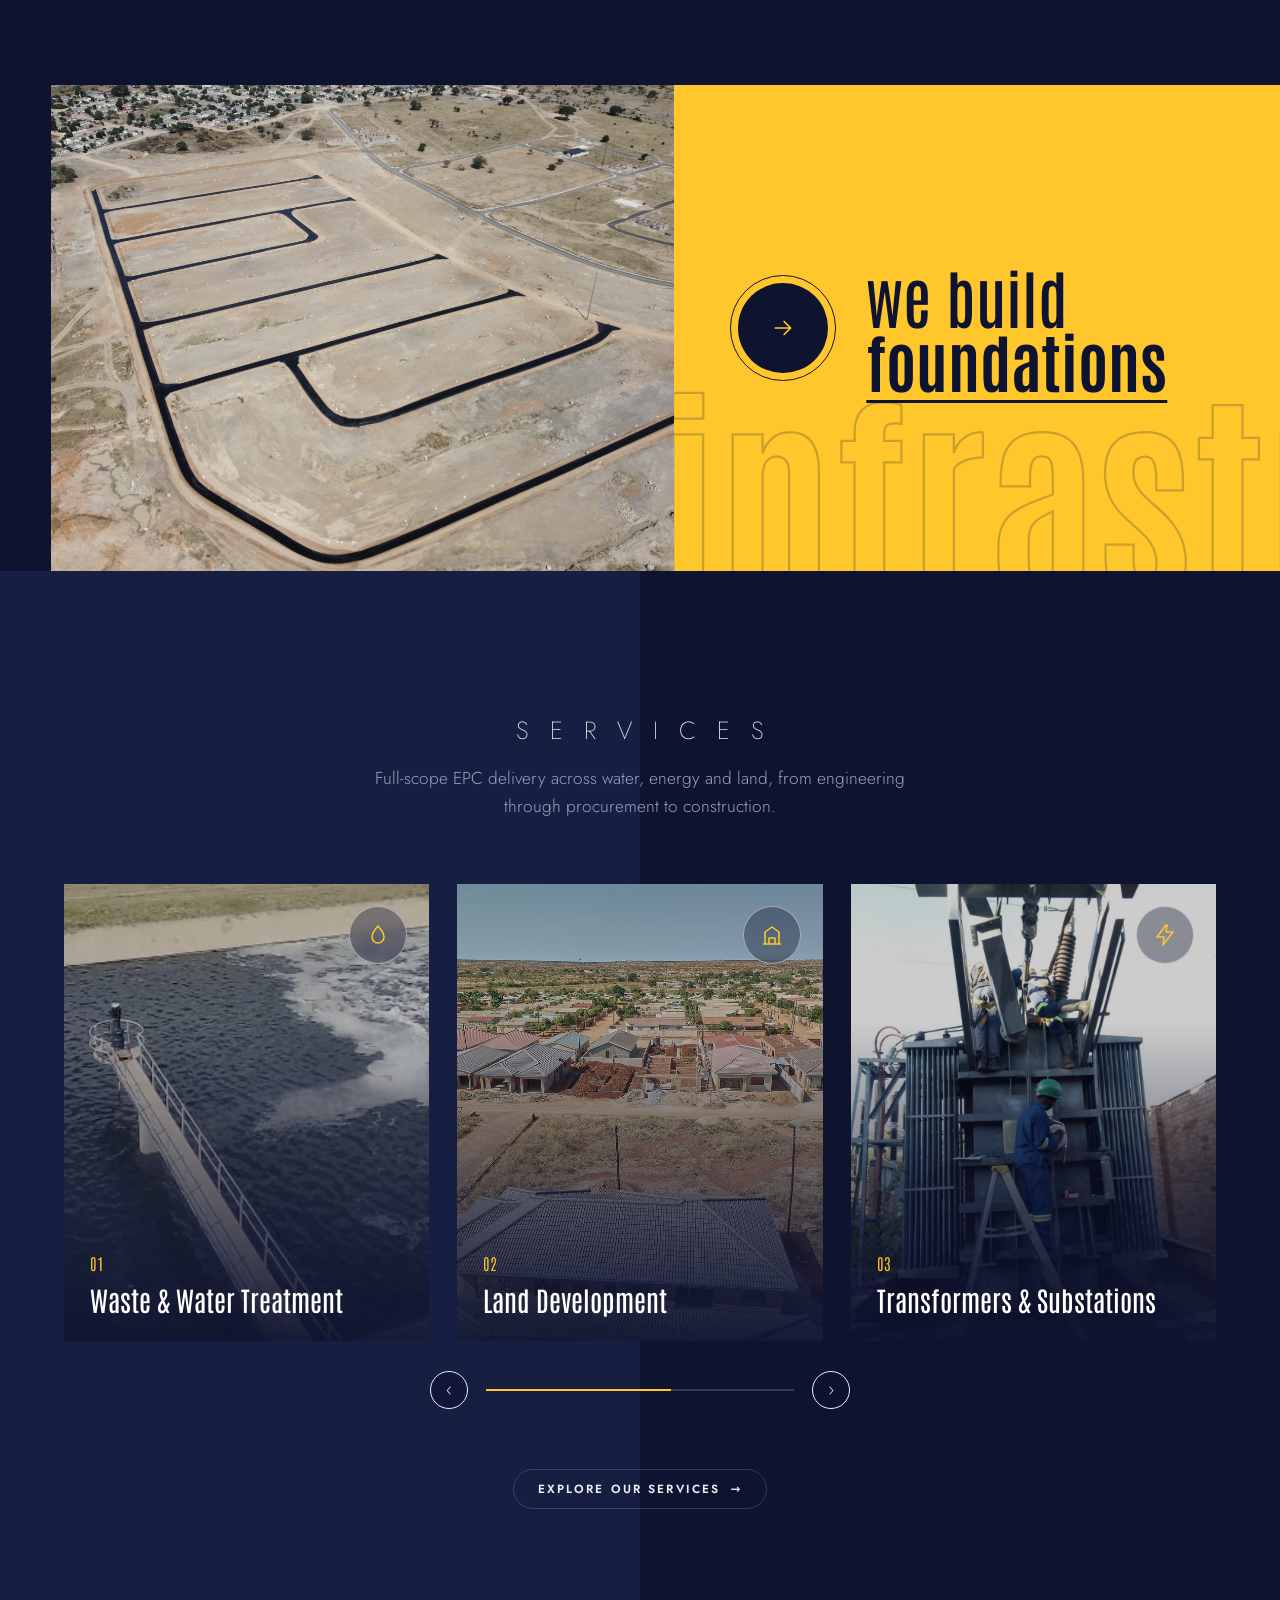
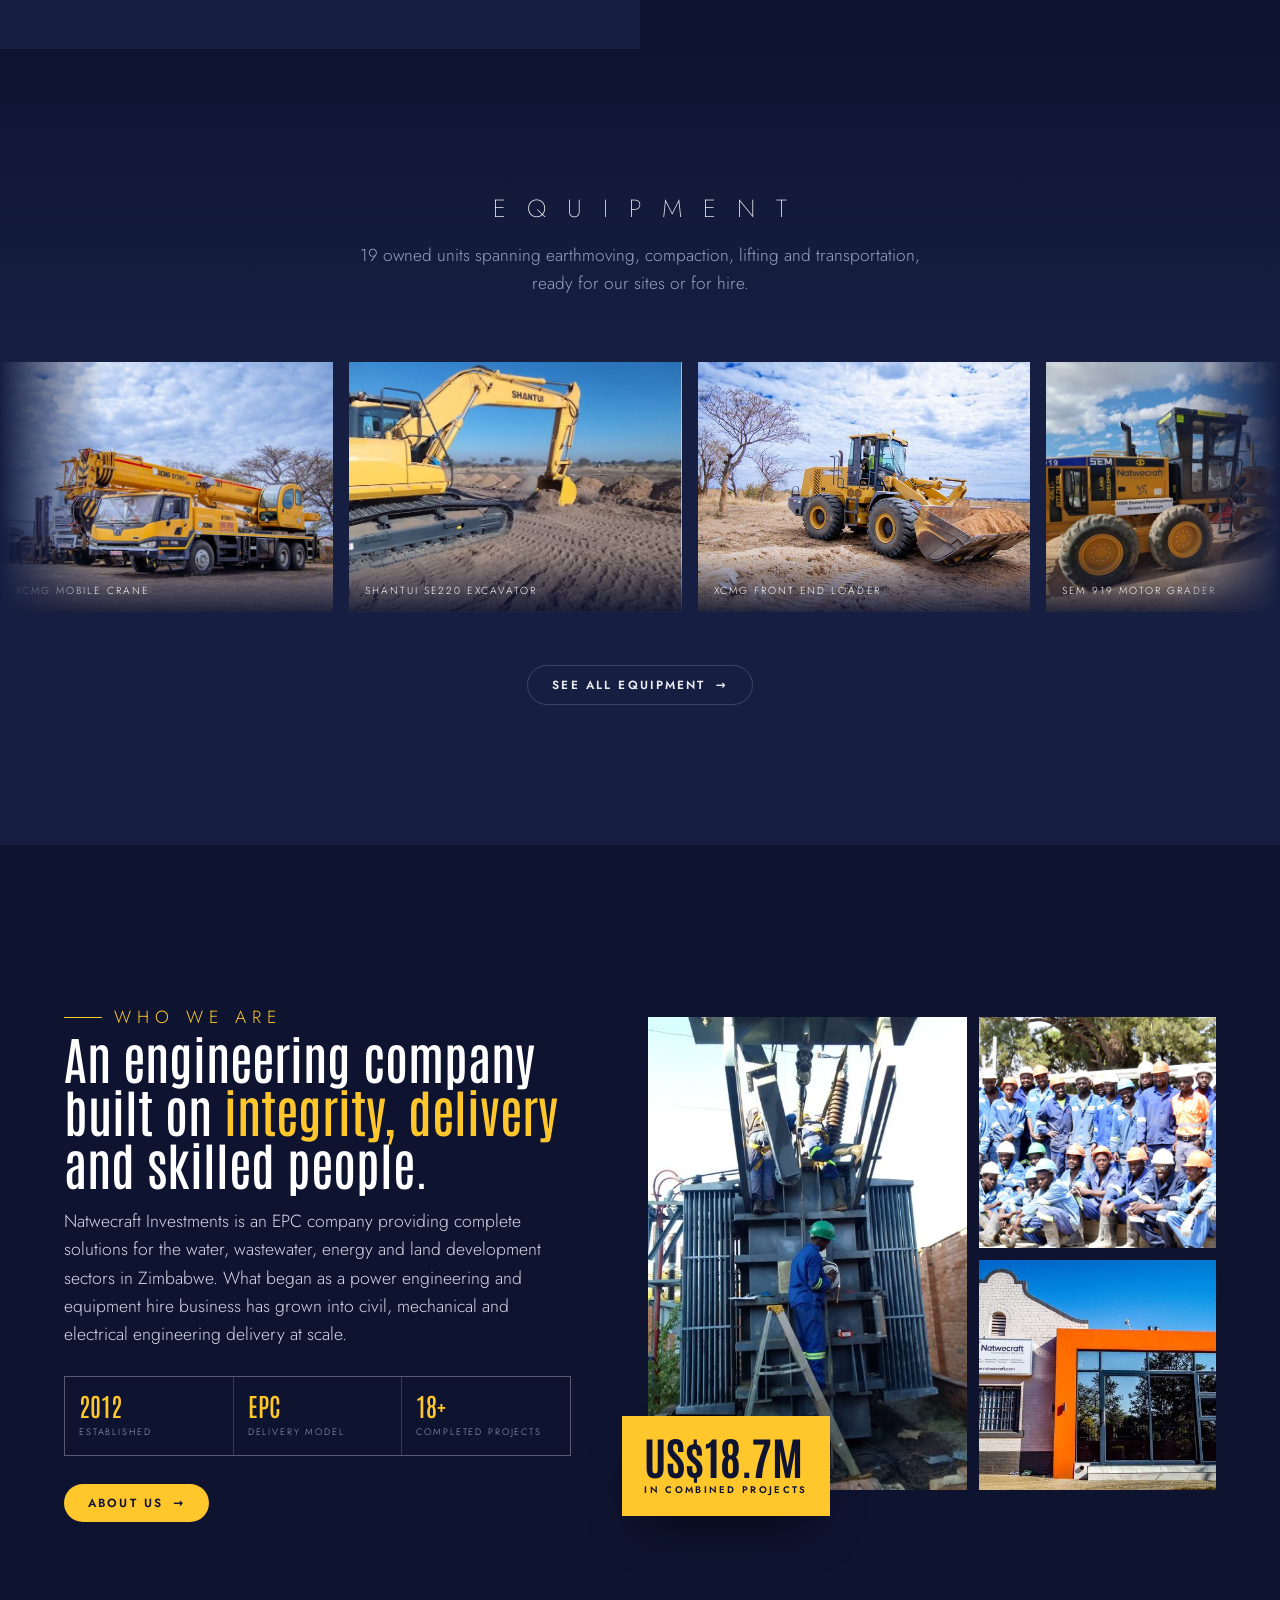
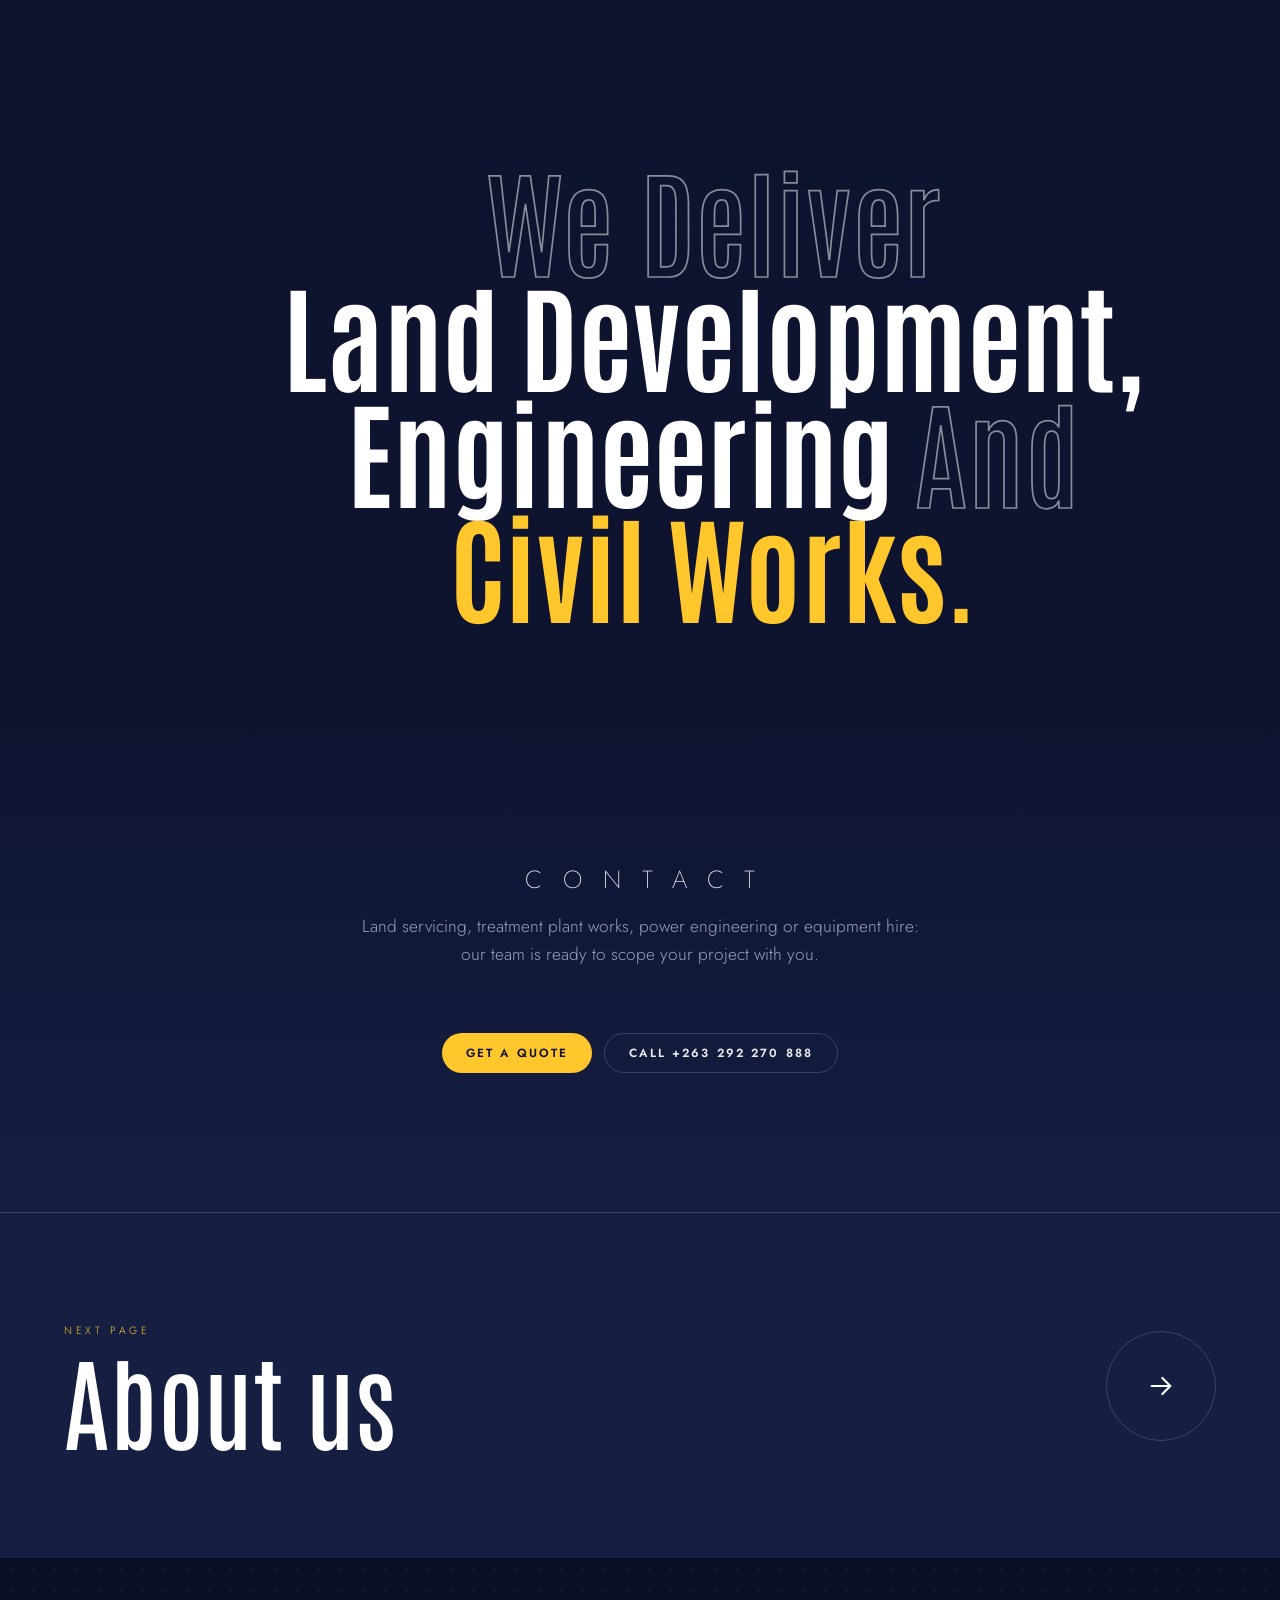
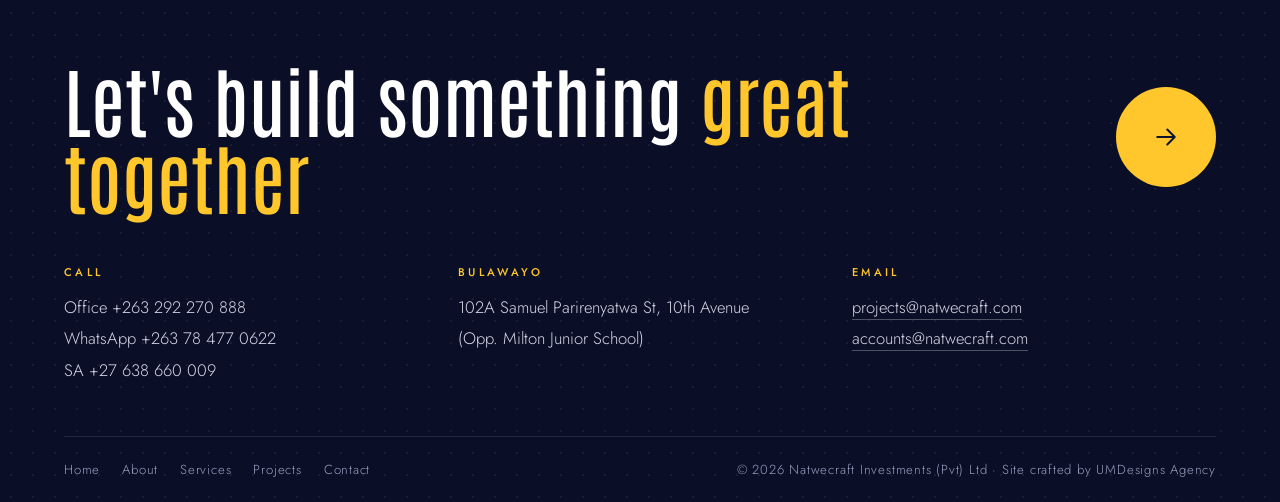
==== commit 36a59c67: "Add files via upload" ====
--- a/index.html
+++ b/index.html
@@ -32,7 +32,7 @@
 <nav class="menu" id="mobileMenu" aria-label="Main menu">
   <button class="close" id="mobileCloseBtn" aria-label="Close menu">&times;</button>
   <a href="index.html" aria-current="page"><span class="mn">01</span>Home</a><a href="about.html"><span class="mn">02</span>About</a><a href="services.html"><span class="mn">03</span>Services</a><a href="projects.html"><span class="mn">04</span>Projects</a><a href="contact.html"><span class="mn">05</span>Contact</a>
-  <a class="phone" href="tel:+263777736539">+263 777 736 539</a>
+  <a class="phone" href="tel:+263784770622">+263 78 477 0622</a>
 </nav>
 
 <main>
@@ -214,7 +214,7 @@
   <div class="ft-cols">
     <div>
       <h4>CALL</h4>
-      <p><a href="tel:+263292270888">Office +263 292 270 888</a><br><a href="tel:+263777736539">WhatsApp +263 777 736 539</a><br><a href="tel:+27638660009">SA +27 638 660 009</a></p>
+      <p><a href="tel:+263292270888">Office +263 292 270 888</a><br><a href="tel:+263784770622">WhatsApp +263 78 477 0622</a><br><a href="tel:+27638660009">SA +27 638 660 009</a></p>
     </div>
     <div>
       <h4>BULAWAYO</h4>
@@ -241,7 +241,7 @@
   <figure><img alt=""><p><span class="lb-count"></span><span class="lb-cap"></span></p></figure>
 </dialog>
 
-<a class="wa" href="https://wa.me/263777736539?text=Hello%20Natwecraft%2C%20I%27d%20like%20to%20enquire%20about%20" target="_blank" rel="noopener" aria-label="Chat with Natwecraft on WhatsApp, +263 777 736 539">
+<a class="wa" href="https://wa.me/263784770622?text=Hello%20Natwecraft%2C%20I%27d%20like%20to%20enquire%20about%20" target="_blank" rel="noopener" aria-label="Chat with Natwecraft on WhatsApp, +263 78 477 0622">
   <svg viewBox="0 0 32 32" aria-hidden="true"><path fill="#fff" d="M16 3C9 3 3.3 8.6 3.3 15.6c0 2.2.6 4.4 1.7 6.3L3.2 28.8l7.1-1.9c1.8 1 3.8 1.5 5.8 1.5 7 0 12.7-5.6 12.7-12.6C28.8 8.6 23 3 16 3zm0 23.1c-1.9 0-3.8-.5-5.4-1.5l-.4-.2-4.2 1.1 1.1-4.1-.3-.4c-1.1-1.7-1.6-3.6-1.6-5.5 0-5.8 4.8-10.5 10.7-10.5s10.7 4.7 10.7 10.5S21.9 26.1 16 26.1zm5.9-7.9c-.3-.2-1.9-.9-2.2-1s-.5-.2-.7.2-.8 1-1 1.2-.4.2-.7.1c-.3-.2-1.4-.5-2.6-1.6-1-.9-1.6-1.9-1.8-2.2-.2-.3 0-.5.1-.7l.5-.6c.2-.2.2-.3.3-.5.1-.2 0-.4 0-.6l-1-2.4c-.3-.6-.5-.5-.7-.5h-.6c-.2 0-.6.1-.9.4-.3.3-1.2 1.1-1.2 2.7s1.2 3.2 1.4 3.4c.2.2 2.4 3.6 5.7 5 .8.3 1.4.5 1.9.7.8.3 1.5.2 2.1.1.6-.1 1.9-.8 2.2-1.5.3-.7.3-1.4.2-1.5-.1-.2-.3-.3-.6-.4z"/></svg>
   <span class="lbl">CHAT ON WHATSAPP</span>
 </a>
